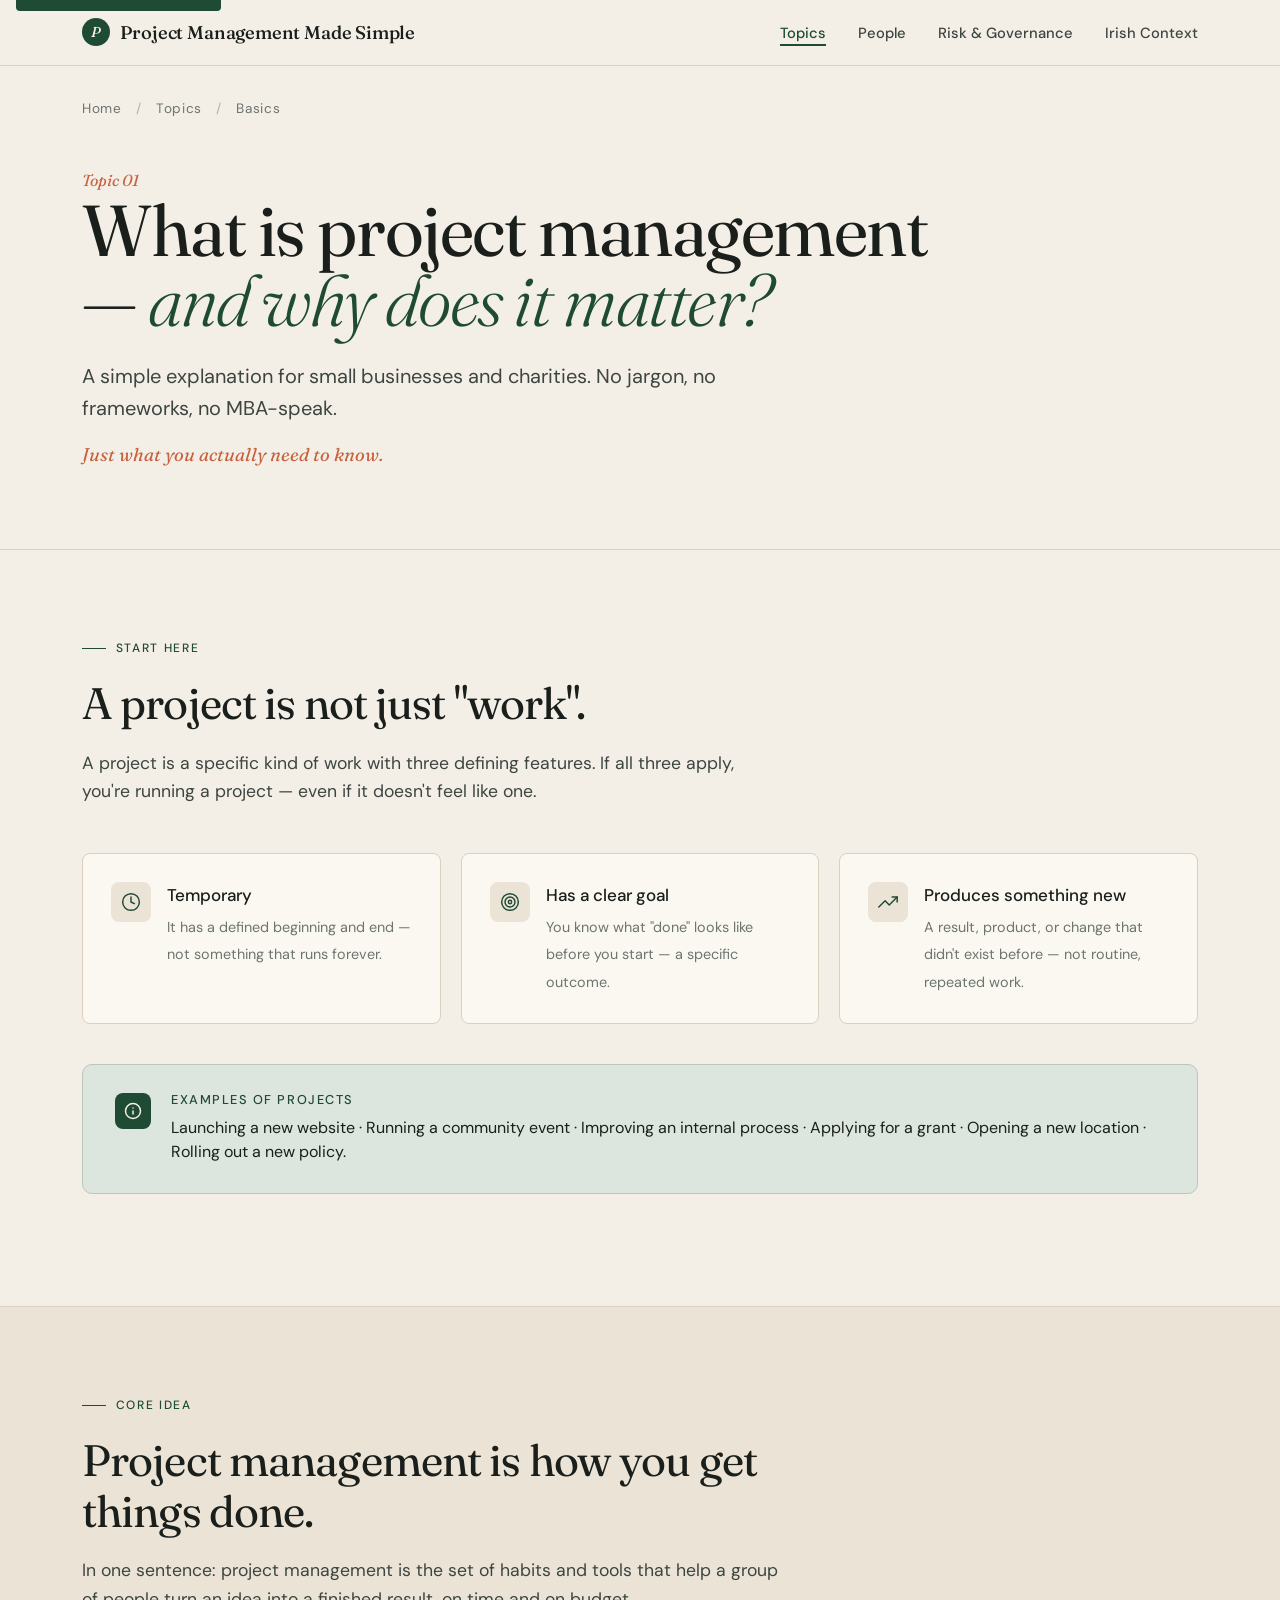
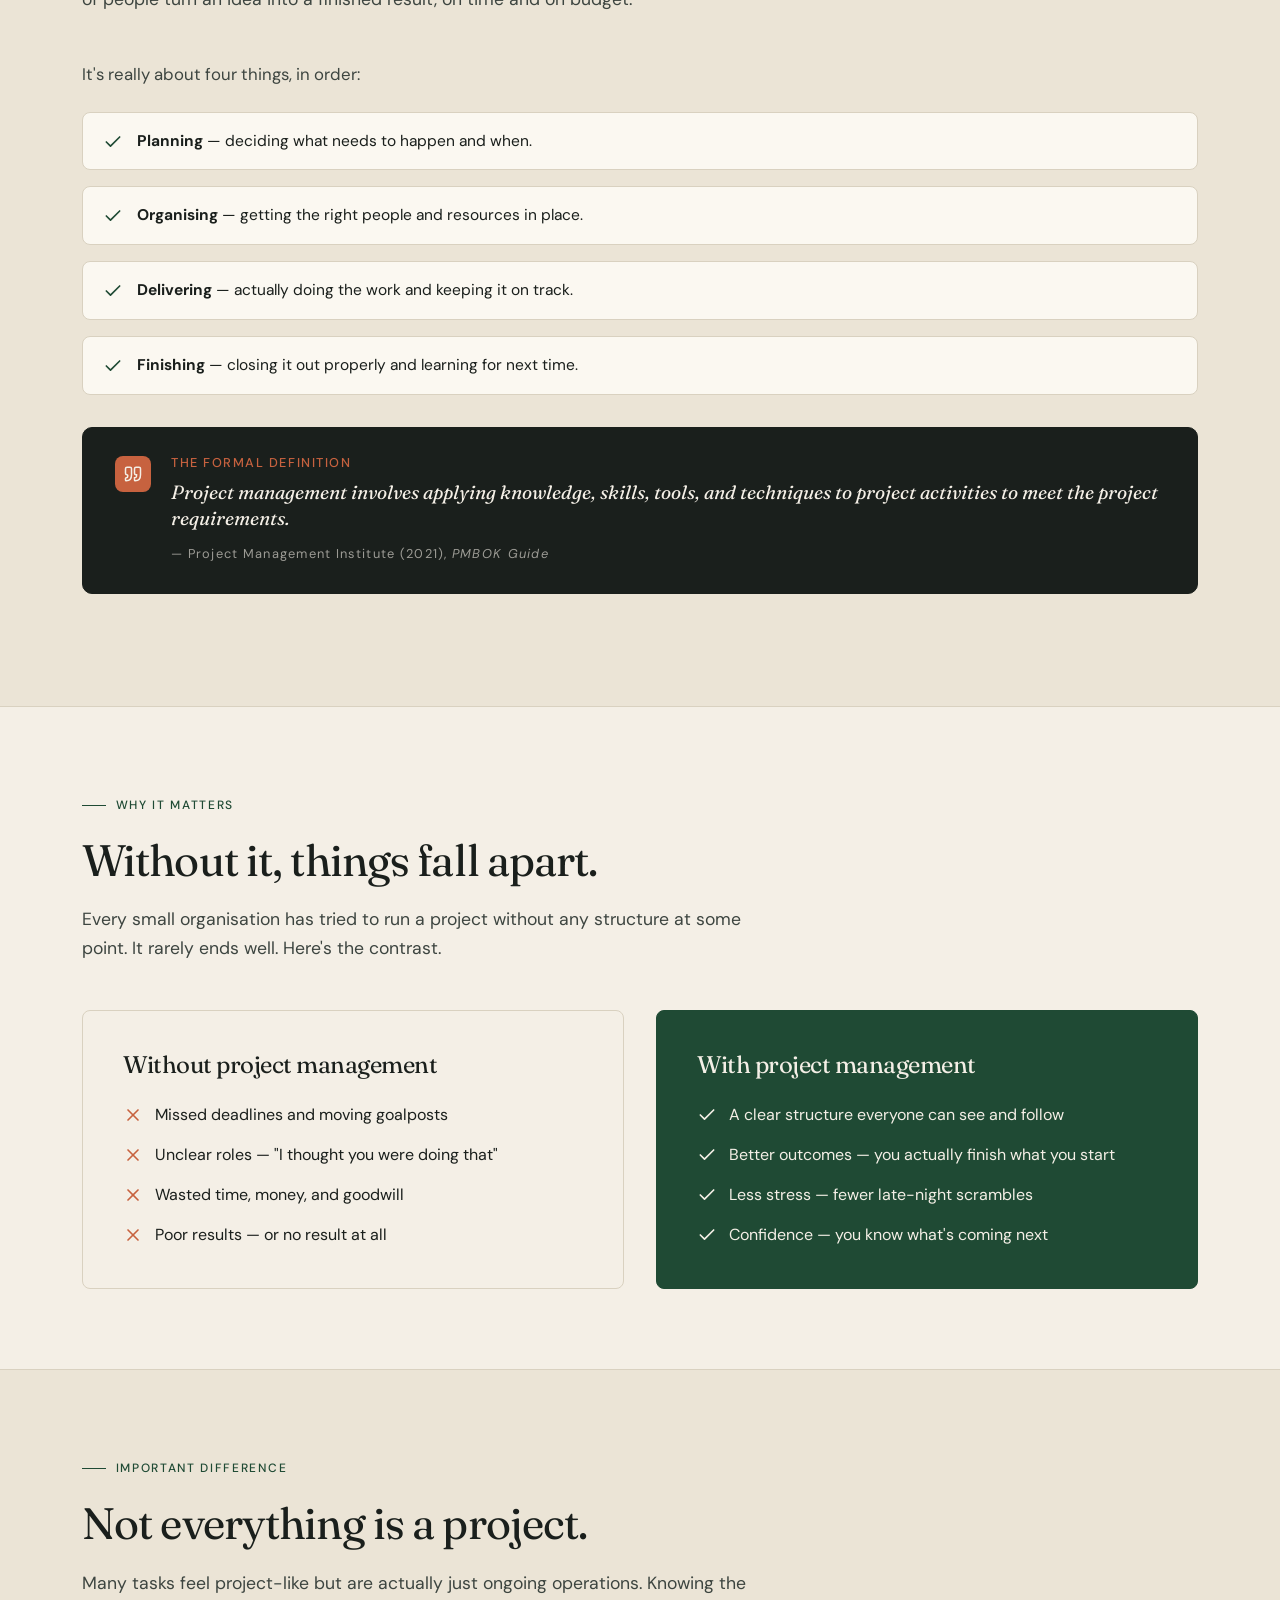
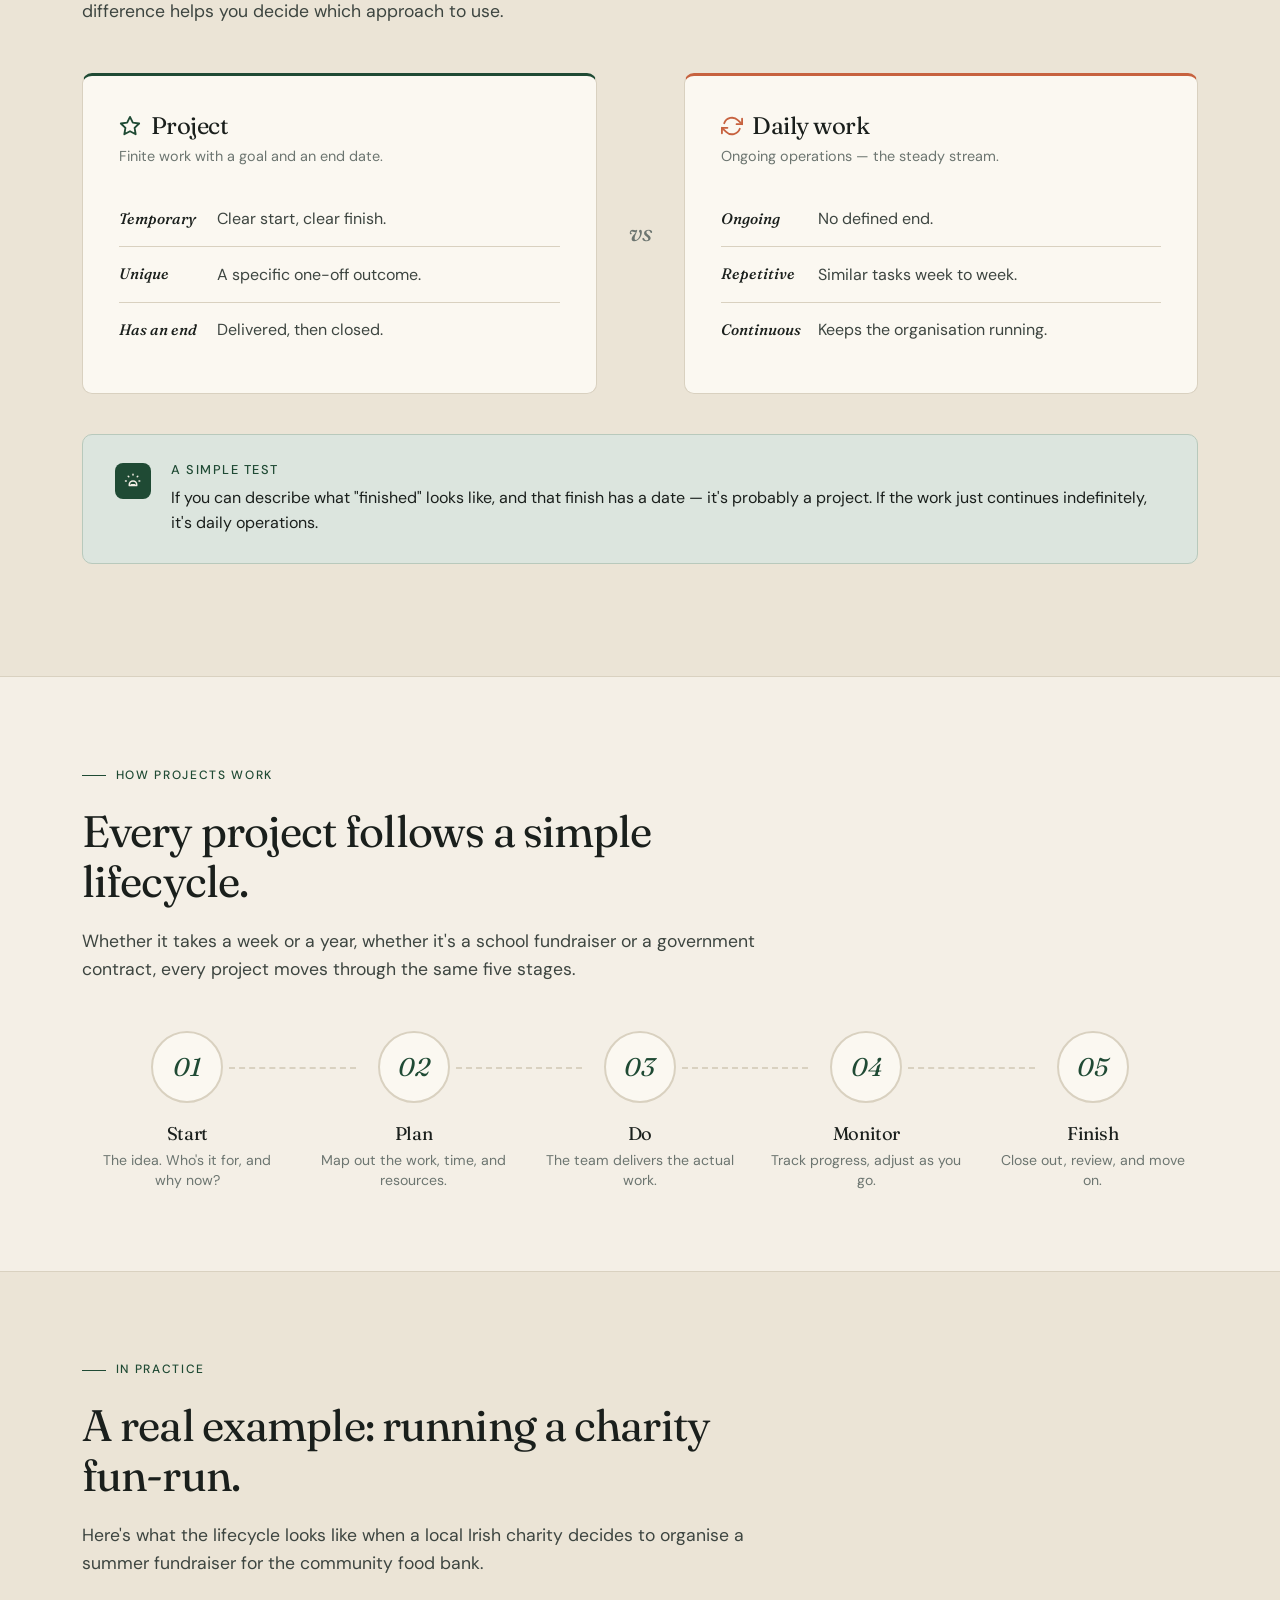
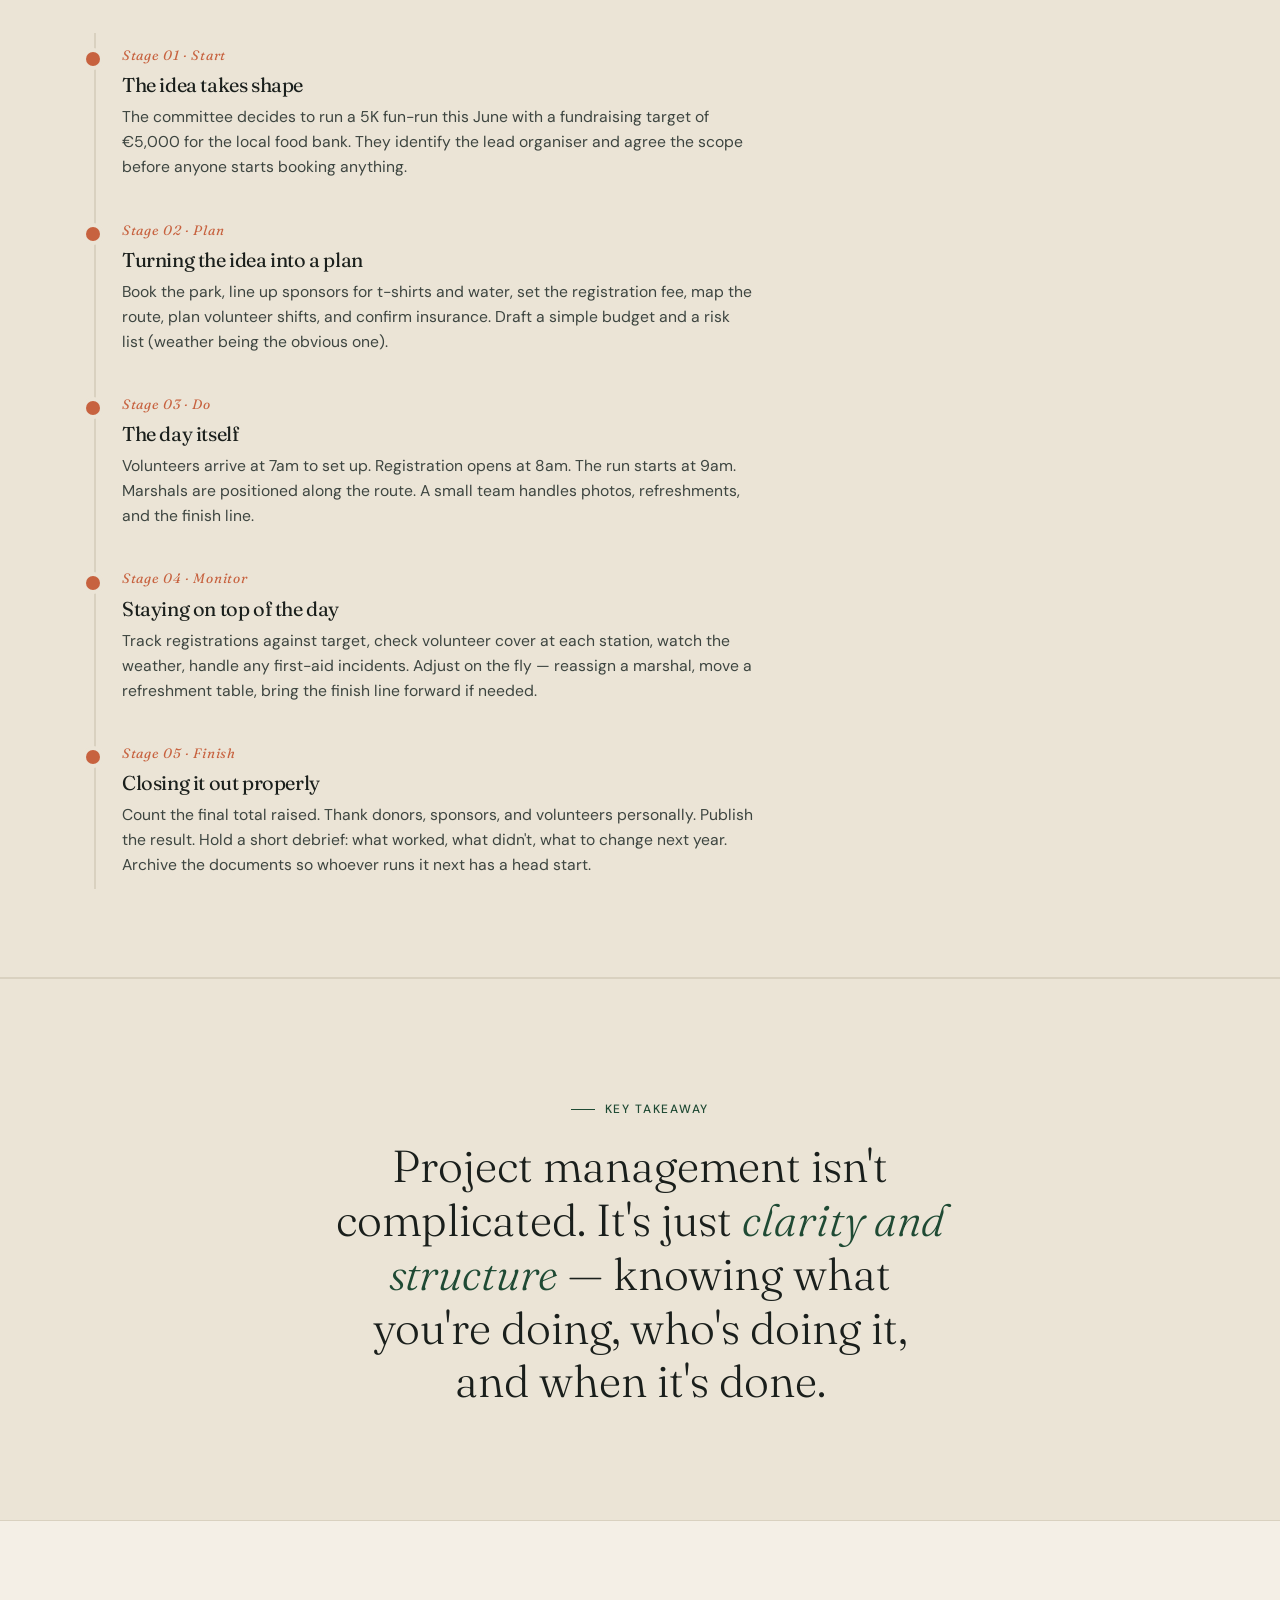
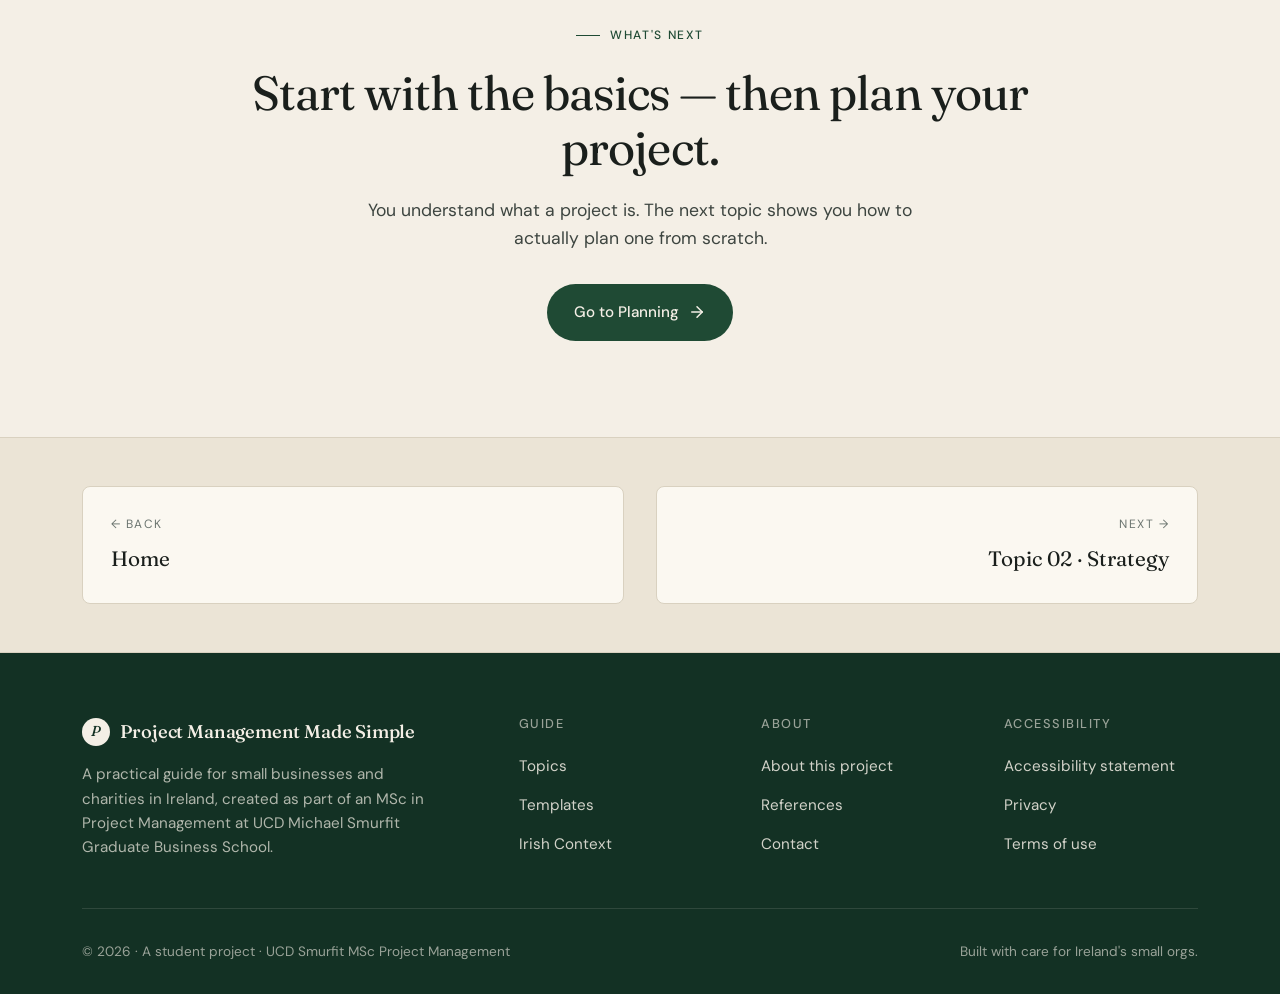
==== basics.html @ 53d1df93 "Add files via upload" ====
<!DOCTYPE html>
<html lang="en">
<head>
<meta charset="UTF-8">
<meta name="viewport" content="width=device-width, initial-scale=1.0">
<title>Basics — Project Management Made Simple</title>
<meta name="description" content="A plain-language introduction to project management for small businesses and charities. What a project is, what project management means, and how the lifecycle works.">
<link rel="preconnect" href="https://fonts.googleapis.com">
<link rel="preconnect" href="https://fonts.gstatic.com" crossorigin>
<link href="https://fonts.googleapis.com/css2?family=Fraunces:ital,opsz,wght@0,9..144,300..900;1,9..144,300..900&family=DM+Sans:ital,opsz,wght@0,9..40,300..700;1,9..40,300..700&display=swap" rel="stylesheet">
<link rel="stylesheet" href="styles.css">
</head>
<body>

<a href="#main" class="skip-link">Skip to main content</a>

<header class="site">
  <div class="nav">
    <a href="index.html" class="brand">
      <span class="brand-mark">P</span>
      Project Management Made Simple
    </a>
    <ul>
      <li><a href="index.html#topics" class="active">Topics</a></li>
      <li><a href="people.html">People</a></li>
      <li><a href="risk-ethics-governance.html">Risk &amp; Governance</a></li>
      <li><a href="index.html#ireland">Irish Context</a></li>
    </ul>
  </div>
</header>

<main id="main">

  <!-- Breadcrumb -->
  <div class="container">
    <div class="breadcrumb">
      <a href="index.html">Home</a>
      <span class="sep">/</span>
      <a href="index.html#topics">Topics</a>
      <span class="sep">/</span>
      Basics
    </div>
  </div>

  <!-- Page hero -->
  <section class="page-hero">
    <div class="container">
      <span class="chapter-label">Topic 01</span>
      <h1>What is project management — <em>and why does it matter?</em></h1>
      <p class="lede">A simple explanation for small businesses and charities. No jargon, no frameworks, no MBA-speak.</p>
      <p class="tagline">Just what you actually need to know.</p>
    </div>
  </section>

  <!-- What is a project? -->
  <section id="what">
    <div class="container">
      <div class="section-head">
        <span class="eyebrow">Start here</span>
        <h2>A project is not just "work".</h2>
        <p>A project is a specific kind of work with three defining features. If all three apply, you're running a project — even if it doesn't feel like one.</p>
      </div>

      <div class="pillars">
        <div class="pillar">
          <div class="pillar-icon">
            <svg width="20" height="20" viewBox="0 0 24 24" fill="none" stroke="currentColor" stroke-width="1.75" stroke-linecap="round" stroke-linejoin="round" aria-hidden="true"><circle cx="12" cy="12" r="10"/><polyline points="12 6 12 12 16 14"/></svg>
          </div>
          <div>
            <strong>Temporary</strong>
            <span>It has a defined beginning and end — not something that runs forever.</span>
          </div>
        </div>
        <div class="pillar">
          <div class="pillar-icon">
            <svg width="20" height="20" viewBox="0 0 24 24" fill="none" stroke="currentColor" stroke-width="1.75" stroke-linecap="round" stroke-linejoin="round" aria-hidden="true"><circle cx="12" cy="12" r="10"/><circle cx="12" cy="12" r="6"/><circle cx="12" cy="12" r="2"/></svg>
          </div>
          <div>
            <strong>Has a clear goal</strong>
            <span>You know what "done" looks like before you start — a specific outcome.</span>
          </div>
        </div>
        <div class="pillar">
          <div class="pillar-icon">
            <svg width="20" height="20" viewBox="0 0 24 24" fill="none" stroke="currentColor" stroke-width="1.75" stroke-linecap="round" stroke-linejoin="round" aria-hidden="true"><polyline points="23 6 13.5 15.5 8.5 10.5 1 18"/><polyline points="17 6 23 6 23 12"/></svg>
          </div>
          <div>
            <strong>Produces something new</strong>
            <span>A result, product, or change that didn't exist before — not routine, repeated work.</span>
          </div>
        </div>
      </div>

      <div class="callout info" style="margin-top: 2.5rem;">
        <div class="callout-icon">
          <svg width="18" height="18" viewBox="0 0 24 24" fill="none" stroke="currentColor" stroke-width="2" stroke-linecap="round" stroke-linejoin="round" aria-hidden="true"><circle cx="12" cy="12" r="10"/><line x1="12" y1="16" x2="12" y2="12"/><line x1="12" y1="8" x2="12.01" y2="8"/></svg>
        </div>
        <div>
          <h4>Examples of projects</h4>
          <p>Launching a new website · Running a community event · Improving an internal process · Applying for a grant · Opening a new location · Rolling out a new policy.</p>
        </div>
      </div>
    </div>
  </section>

  <!-- What is project management? -->
  <section style="background: var(--bg-alt); border-top: 1px solid var(--line); border-bottom: 1px solid var(--line);" id="what-pm">
    <div class="container">
      <div class="section-head">
        <span class="eyebrow">Core idea</span>
        <h2>Project management is how you get things done.</h2>
        <p>In one sentence: project management is the set of habits and tools that help a group of people turn an idea into a finished result, on time and on budget.</p>
      </div>

      <div class="prose">
        <p>It's really about four things, in order:</p>
      </div>

      <ul class="check-list">
        <li>
          <svg width="20" height="20" viewBox="0 0 24 24" fill="none" stroke="currentColor" stroke-width="2" stroke-linecap="round" stroke-linejoin="round" aria-hidden="true"><polyline points="20 6 9 17 4 12"/></svg>
          <span><strong>Planning</strong> — deciding what needs to happen and when.</span>
        </li>
        <li>
          <svg width="20" height="20" viewBox="0 0 24 24" fill="none" stroke="currentColor" stroke-width="2" stroke-linecap="round" stroke-linejoin="round" aria-hidden="true"><polyline points="20 6 9 17 4 12"/></svg>
          <span><strong>Organising</strong> — getting the right people and resources in place.</span>
        </li>
        <li>
          <svg width="20" height="20" viewBox="0 0 24 24" fill="none" stroke="currentColor" stroke-width="2" stroke-linecap="round" stroke-linejoin="round" aria-hidden="true"><polyline points="20 6 9 17 4 12"/></svg>
          <span><strong>Delivering</strong> — actually doing the work and keeping it on track.</span>
        </li>
        <li>
          <svg width="20" height="20" viewBox="0 0 24 24" fill="none" stroke="currentColor" stroke-width="2" stroke-linecap="round" stroke-linejoin="round" aria-hidden="true"><polyline points="20 6 9 17 4 12"/></svg>
          <span><strong>Finishing</strong> — closing it out properly and learning for next time.</span>
        </li>
      </ul>

      <div class="callout citation">
        <div class="callout-icon">
          <svg width="18" height="18" viewBox="0 0 24 24" fill="none" stroke="currentColor" stroke-width="2" stroke-linecap="round" aria-hidden="true"><path d="M3 21c3 0 7-1 7-8V5c0-1.25-.756-2.017-2-2H4c-1.25 0-2 .75-2 1.972V11c0 1.25.75 2 2 2 1 0 1 0 1 1v1c0 1-1 2-2 2s-1 .008-1 1.031V20c0 1 0 1 1 1z"/><path d="M15 21c3 0 7-1 7-8V5c0-1.25-.757-2.017-2-2h-4c-1.25 0-2 .75-2 1.972V11c0 1.25.75 2 2 2h.75c0 2.25.25 4-2.75 4v3c0 1 0 1 1 1z"/></svg>
        </div>
        <div>
          <h4>The formal definition</h4>
          <p>Project management involves applying knowledge, skills, tools, and techniques to project activities to meet the project requirements.</p>
          <cite>— Project Management Institute (2021), <em>PMBOK Guide</em></cite>
        </div>
      </div>
    </div>
  </section>

  <!-- Why it matters -->
  <section id="why">
    <div class="container">
      <div class="section-head">
        <span class="eyebrow">Why it matters</span>
        <h2>Without it, things fall apart.</h2>
        <p>Every small organisation has tried to run a project without any structure at some point. It rarely ends well. Here's the contrast.</p>
      </div>

      <div class="why-grid">
        <div class="why-card cost">
          <h3>Without project management</h3>
          <ul>
            <li><svg class="bullet" viewBox="0 0 24 24" fill="none" stroke="#C7623F" stroke-width="2" stroke-linecap="round" aria-hidden="true"><line x1="18" y1="6" x2="6" y2="18"/><line x1="6" y1="6" x2="18" y2="18"/></svg>Missed deadlines and moving goalposts</li>
            <li><svg class="bullet" viewBox="0 0 24 24" fill="none" stroke="#C7623F" stroke-width="2" stroke-linecap="round" aria-hidden="true"><line x1="18" y1="6" x2="6" y2="18"/><line x1="6" y1="6" x2="18" y2="18"/></svg>Unclear roles — "I thought you were doing that"</li>
            <li><svg class="bullet" viewBox="0 0 24 24" fill="none" stroke="#C7623F" stroke-width="2" stroke-linecap="round" aria-hidden="true"><line x1="18" y1="6" x2="6" y2="18"/><line x1="6" y1="6" x2="18" y2="18"/></svg>Wasted time, money, and goodwill</li>
            <li><svg class="bullet" viewBox="0 0 24 24" fill="none" stroke="#C7623F" stroke-width="2" stroke-linecap="round" aria-hidden="true"><line x1="18" y1="6" x2="6" y2="18"/><line x1="6" y1="6" x2="18" y2="18"/></svg>Poor results — or no result at all</li>
          </ul>
        </div>
        <div class="why-card gain">
          <h3>With project management</h3>
          <ul>
            <li><svg class="bullet" viewBox="0 0 24 24" fill="none" stroke="#F4EFE6" stroke-width="2" stroke-linecap="round" stroke-linejoin="round" aria-hidden="true"><polyline points="20 6 9 17 4 12"/></svg>A clear structure everyone can see and follow</li>
            <li><svg class="bullet" viewBox="0 0 24 24" fill="none" stroke="#F4EFE6" stroke-width="2" stroke-linecap="round" stroke-linejoin="round" aria-hidden="true"><polyline points="20 6 9 17 4 12"/></svg>Better outcomes — you actually finish what you start</li>
            <li><svg class="bullet" viewBox="0 0 24 24" fill="none" stroke="#F4EFE6" stroke-width="2" stroke-linecap="round" stroke-linejoin="round" aria-hidden="true"><polyline points="20 6 9 17 4 12"/></svg>Less stress — fewer late-night scrambles</li>
            <li><svg class="bullet" viewBox="0 0 24 24" fill="none" stroke="#F4EFE6" stroke-width="2" stroke-linecap="round" stroke-linejoin="round" aria-hidden="true"><polyline points="20 6 9 17 4 12"/></svg>Confidence — you know what's coming next</li>
          </ul>
        </div>
      </div>
    </div>
  </section>

  <!-- Project vs Daily Work -->
  <section style="background: var(--bg-alt); border-top: 1px solid var(--line); border-bottom: 1px solid var(--line);" id="vs">
    <div class="container">
      <div class="section-head">
        <span class="eyebrow">Important difference</span>
        <h2>Not everything is a project.</h2>
        <p>Many tasks feel project-like but are actually just ongoing operations. Knowing the difference helps you decide which approach to use.</p>
      </div>

      <div class="vs-grid">
        <div class="vs-card project">
          <h3>
            <svg width="22" height="22" viewBox="0 0 24 24" fill="none" stroke="currentColor" stroke-width="2" stroke-linecap="round" stroke-linejoin="round" aria-hidden="true"><polygon points="12 2 15.09 8.26 22 9.27 17 14.14 18.18 21.02 12 17.77 5.82 21.02 7 14.14 2 9.27 8.91 8.26 12 2"/></svg>
            Project
          </h3>
          <p class="vs-sub">Finite work with a goal and an end date.</p>
          <ul>
            <li><strong>Temporary</strong><span>Clear start, clear finish.</span></li>
            <li><strong>Unique</strong><span>A specific one-off outcome.</span></li>
            <li><strong>Has an end</strong><span>Delivered, then closed.</span></li>
          </ul>
        </div>
        <div class="vs-divider">vs</div>
        <div class="vs-card daily">
          <h3>
            <svg width="22" height="22" viewBox="0 0 24 24" fill="none" stroke="currentColor" stroke-width="2" stroke-linecap="round" stroke-linejoin="round" aria-hidden="true"><path d="M23 4v6h-6"/><path d="M1 20v-6h6"/><path d="M3.51 9a9 9 0 0 1 14.85-3.36L23 10"/><path d="M20.49 15a9 9 0 0 1-14.85 3.36L1 14"/></svg>
            Daily work
          </h3>
          <p class="vs-sub">Ongoing operations — the steady stream.</p>
          <ul>
            <li><strong>Ongoing</strong><span>No defined end.</span></li>
            <li><strong>Repetitive</strong><span>Similar tasks week to week.</span></li>
            <li><strong>Continuous</strong><span>Keeps the organisation running.</span></li>
          </ul>
        </div>
      </div>

      <div class="callout info" style="margin-top: 2.5rem;">
        <div class="callout-icon">
          <svg width="18" height="18" viewBox="0 0 24 24" fill="none" stroke="currentColor" stroke-width="2" stroke-linecap="round" stroke-linejoin="round" aria-hidden="true"><path d="M9.663 17h4.673M12 3v1M6.343 6.343l-.707-.707M3 12H2M21 12h-1M17.657 6.343l.707-.707M7 17a5 5 0 1 1 10 0c0 .342-.035.675-.1 1H7.1a6 6 0 0 1-.1-1z"/></svg>
        </div>
        <div>
          <h4>A simple test</h4>
          <p>If you can describe what "finished" looks like, and that finish has a date — it's probably a project. If the work just continues indefinitely, it's daily operations.</p>
        </div>
      </div>
    </div>
  </section>

  <!-- Lifecycle -->
  <section id="lifecycle">
    <div class="container">
      <div class="section-head">
        <span class="eyebrow">How projects work</span>
        <h2>Every project follows a simple lifecycle.</h2>
        <p>Whether it takes a week or a year, whether it's a school fundraiser or a government contract, every project moves through the same five stages.</p>
      </div>

      <div class="lifecycle">
        <div class="lifecycle-step">
          <div class="lifecycle-circle">01</div>
          <h4>Start</h4>
          <p>The idea. Who's it for, and why now?</p>
        </div>
        <div class="lifecycle-step">
          <div class="lifecycle-circle">02</div>
          <h4>Plan</h4>
          <p>Map out the work, time, and resources.</p>
        </div>
        <div class="lifecycle-step">
          <div class="lifecycle-circle">03</div>
          <h4>Do</h4>
          <p>The team delivers the actual work.</p>
        </div>
        <div class="lifecycle-step">
          <div class="lifecycle-circle">04</div>
          <h4>Monitor</h4>
          <p>Track progress, adjust as you go.</p>
        </div>
        <div class="lifecycle-step">
          <div class="lifecycle-circle">05</div>
          <h4>Finish</h4>
          <p>Close out, review, and move on.</p>
        </div>
      </div>
    </div>
  </section>

  <!-- Real example -->
  <section class="bg-alt" style="background: var(--bg-alt); border-top: 1px solid var(--line); border-bottom: 1px solid var(--line);" id="example">
    <div class="container">
      <div class="section-head">
        <span class="eyebrow">In practice</span>
        <h2>A real example: running a charity fun-run.</h2>
        <p>Here's what the lifecycle looks like when a local Irish charity decides to organise a summer fundraiser for the community food bank.</p>
      </div>

      <div class="timeline">
        <div class="timeline-item">
          <div class="stage">Stage 01 · Start</div>
          <h4>The idea takes shape</h4>
          <p>The committee decides to run a 5K fun-run this June with a fundraising target of €5,000 for the local food bank. They identify the lead organiser and agree the scope before anyone starts booking anything.</p>
        </div>
        <div class="timeline-item">
          <div class="stage">Stage 02 · Plan</div>
          <h4>Turning the idea into a plan</h4>
          <p>Book the park, line up sponsors for t-shirts and water, set the registration fee, map the route, plan volunteer shifts, and confirm insurance. Draft a simple budget and a risk list (weather being the obvious one).</p>
        </div>
        <div class="timeline-item">
          <div class="stage">Stage 03 · Do</div>
          <h4>The day itself</h4>
          <p>Volunteers arrive at 7am to set up. Registration opens at 8am. The run starts at 9am. Marshals are positioned along the route. A small team handles photos, refreshments, and the finish line.</p>
        </div>
        <div class="timeline-item">
          <div class="stage">Stage 04 · Monitor</div>
          <h4>Staying on top of the day</h4>
          <p>Track registrations against target, check volunteer cover at each station, watch the weather, handle any first-aid incidents. Adjust on the fly — reassign a marshal, move a refreshment table, bring the finish line forward if needed.</p>
        </div>
        <div class="timeline-item">
          <div class="stage">Stage 05 · Finish</div>
          <h4>Closing it out properly</h4>
          <p>Count the final total raised. Thank donors, sponsors, and volunteers personally. Publish the result. Hold a short debrief: what worked, what didn't, what to change next year. Archive the documents so whoever runs it next has a head start.</p>
        </div>
      </div>
    </div>
  </section>

  <!-- Key takeaway -->
  <section class="takeaway">
    <div class="container">
      <span class="eyebrow">Key takeaway</span>
      <blockquote>
        Project management isn't complicated. It's just <em>clarity and structure</em> — knowing what you're doing, who's doing it, and when it's done.
      </blockquote>
    </div>
  </section>

  <!-- CTA -->
  <section style="text-align: center; padding: 6rem 0;">
    <div class="container">
      <span class="eyebrow" style="justify-content: center;">What's next</span>
      <h2 style="font-size: clamp(2rem, 4vw, 3rem); margin-bottom: 1.25rem; max-width: 30ch; margin-left: auto; margin-right: auto;">Start with the basics — then plan your project.</h2>
      <p style="font-size: 1.1rem; color: var(--ink-soft); max-width: 34rem; margin: 0 auto 2rem;">You understand what a project is. The next topic shows you how to actually plan one from scratch.</p>
      <a href="planning.html" class="btn btn-primary">
        Go to Planning
        <svg class="arrow" width="18" height="18" viewBox="0 0 24 24" fill="none" stroke="currentColor" stroke-width="2" stroke-linecap="round" stroke-linejoin="round" aria-hidden="true"><line x1="5" y1="12" x2="19" y2="12"/><polyline points="12 5 19 12 12 19"/></svg>
      </a>
    </div>
  </section>

  <!-- Topic nav -->
  <section class="chapter-nav">
    <div class="container">
      <div class="chapter-nav-grid">
        <a href="index.html" class="chapter-link">
          <span class="dir">← Back</span>
          <strong>Home</strong>
        </a>
        <a href="index.html#topics" class="chapter-link next">
          <span class="dir">Next →</span>
          <strong>Topic 02 · Strategy</strong>
        </a>
      </div>
    </div>
  </section>

</main>

<footer class="site">
  <div class="container">
    <div class="footer-grid">
      <div>
        <a href="index.html" class="brand">
          <span class="brand-mark">P</span>
          Project Management Made Simple
        </a>
        <p class="about">A practical guide for small businesses and charities in Ireland, created as part of an MSc in Project Management at UCD Michael Smurfit Graduate Business School.</p>
      </div>
      <div>
        <h4>Guide</h4>
        <ul>
          <li><a href="index.html#topics">Topics</a></li>
          <li><a href="index.html#tools">Templates</a></li>
          <li><a href="index.html#ireland">Irish Context</a></li>
        </ul>
      </div>
      <div>
        <h4>About</h4>
        <ul>
          <li><a href="#">About this project</a></li>
          <li><a href="references.html">References</a></li>
          <li><a href="#">Contact</a></li>
        </ul>
      </div>
      <div>
        <h4>Accessibility</h4>
        <ul>
          <li><a href="#">Accessibility statement</a></li>
          <li><a href="#">Privacy</a></li>
          <li><a href="#">Terms of use</a></li>
        </ul>
      </div>
    </div>
    <div class="footer-bottom">
      <span>© 2026 · A student project · UCD Smurfit MSc Project Management</span>
      <span>Built with care for Ireland's small orgs.</span>
    </div>
  </div>
</footer>

</body>
</html>
---- styles.css ----
/* =====================================================================
   Project Management Made Simple — Master Stylesheet
   A practical guide for small businesses and charities in Ireland
   ---------------------------------------------------------------------
   Sections:
     01. Design tokens
     02. Reset & base
     03. Typography
     04. Layout primitives (container, skip link, breadcrumb)
     05. Header & navigation
     06. Footer
     07. Buttons
     08. Page hero & section heads
     09. Callouts (warn / info / citation)
     10. Tables (register, badges)
     11. Pillars
     12. Topic cards (homepage grid)
     13. Role cards
     14. Tool cards (dark section)
     15. Software list
     16. Why-grid (cost / gain)
     17. Audience + pull quote
     18. How-to steps
     19. Process steps (numbered)
     20. Risk examples grid
     21. Matrix (power/interest)
     22. Split-compare (pros/cons)
     23. Do / Don't grids
     24. Charity & Irish-context dark sections
     25. Ireland emblem (homepage)
     26. Diff grid (homepage)
     27. Example boxes
     28. Takeaway pull quote
     29. Topic navigation (prev / next)
     30. References list
     31. Final CTA (homepage)
     32. Hero (homepage only)
   ===================================================================== */


/* ---------------------------------------------------------------------
   01. DESIGN TOKENS
   --------------------------------------------------------------------- */
:root {
  /* Surfaces */
  --bg:         #F4EFE6;
  --bg-alt:     #EBE4D6;
  --card:       #FBF8F1;
  --line:       #D9D1C0;

  /* Text */
  --ink:        #1A1F1C;
  --ink-soft:   #3D4540;
  --ink-muted:  #6C7570;

  /* Brand */
  --forest:      #1F4A34;
  --forest-dark: #133124;
  --clay:        #C7623F;
  --clay-soft:   #F4DDD0;
  --sage:        #8A9B85;

  /* Status */
  --amber:       #B8860B;
  --amber-soft:  #F4E8C8;
  --danger:      #A03A2C;
  --danger-soft: #F3D6CF;

  /* Utility */
  --focus:  #1F4A34;
  --radius: 4px;
  --maxw:   1180px;
}


/* ---------------------------------------------------------------------
   02. RESET & BASE
   --------------------------------------------------------------------- */
* { box-sizing: border-box; margin: 0; padding: 0; }

html { scroll-behavior: smooth; }

@media (prefers-reduced-motion: reduce) {
  html { scroll-behavior: auto; }
  *, *::before, *::after {
    animation-duration: 0.01ms !important;
    transition-duration: 0.01ms !important;
  }
}

body {
  font-family: 'DM Sans', -apple-system, BlinkMacSystemFont, sans-serif;
  background: var(--bg);
  color: var(--ink);
  line-height: 1.6;
  font-size: 17px;
  -webkit-font-smoothing: antialiased;
}

a { color: var(--forest); }
a:focus-visible, button:focus-visible {
  outline: 2px solid var(--focus);
  outline-offset: 3px;
}


/* ---------------------------------------------------------------------
   03. TYPOGRAPHY
   --------------------------------------------------------------------- */
h1, h2, h3, h4 {
  font-family: 'Fraunces', Georgia, serif;
  font-weight: 400;
  line-height: 1.15;
  letter-spacing: -0.02em;
  color: var(--ink);
}

.eyebrow {
  font-family: 'DM Sans', sans-serif;
  font-size: 0.75rem;
  font-weight: 500;
  letter-spacing: 0.14em;
  text-transform: uppercase;
  color: var(--forest);
  display: inline-flex;
  align-items: center;
  gap: 0.6rem;
  margin-bottom: 1.25rem;
}
.eyebrow::before {
  content: "";
  width: 24px;
  height: 1px;
  background: var(--forest);
}


/* ---------------------------------------------------------------------
   04. LAYOUT PRIMITIVES
   --------------------------------------------------------------------- */
.container {
  max-width: var(--maxw);
  margin: 0 auto;
  padding: 0 2rem;
}

.skip-link {
  position: absolute;
  top: -40px;
  left: 1rem;
  background: var(--forest);
  color: var(--bg);
  padding: 0.75rem 1.25rem;
  text-decoration: none;
  font-weight: 500;
  z-index: 100;
  border-radius: var(--radius);
}
.skip-link:focus { top: 1rem; }

.breadcrumb {
  padding: 2rem 0 0;
  font-size: 0.85rem;
  color: var(--ink-muted);
  letter-spacing: 0.05em;
}
.breadcrumb a { color: var(--ink-muted); text-decoration: none; }
.breadcrumb a:hover { color: var(--forest); }
.breadcrumb .sep { margin: 0 0.6rem; opacity: 0.5; }


/* ---------------------------------------------------------------------
   05. HEADER & NAVIGATION
   --------------------------------------------------------------------- */
header.site {
  position: sticky;
  top: 0;
  background: rgba(244, 239, 230, 0.9);
  backdrop-filter: blur(10px);
  -webkit-backdrop-filter: blur(10px);
  border-bottom: 1px solid var(--line);
  z-index: 50;
}

.nav {
  display: flex;
  align-items: center;
  justify-content: space-between;
  padding: 1.1rem 2rem;
  max-width: var(--maxw);
  margin: 0 auto;
}

.brand {
  font-family: 'Fraunces', serif;
  font-weight: 500;
  font-size: 1.15rem;
  letter-spacing: -0.01em;
  color: var(--ink);
  text-decoration: none;
  display: flex;
  align-items: center;
  gap: 0.6rem;
}
.brand-mark {
  width: 28px; height: 28px;
  background: var(--forest);
  border-radius: 50%;
  display: inline-flex;
  align-items: center;
  justify-content: center;
  color: var(--bg);
  font-family: 'Fraunces', serif;
  font-size: 0.9rem;
  font-style: italic;
}

.nav ul {
  list-style: none;
  display: flex;
  gap: 2rem;
  align-items: center;
}
.nav ul a {
  color: var(--ink-soft);
  text-decoration: none;
  font-size: 0.92rem;
  font-weight: 500;
  transition: color 0.2s;
}
.nav ul a:hover,
.nav ul a.active { color: var(--forest); }
.nav ul a.active {
  text-decoration: underline;
  text-underline-offset: 6px;
  text-decoration-thickness: 1.5px;
}

@media (max-width: 760px) {
  .nav ul { display: none; }
}


/* ---------------------------------------------------------------------
   06. FOOTER
   --------------------------------------------------------------------- */
footer.site {
  background: var(--forest-dark);
  color: var(--bg);
  padding: 4rem 0 2rem;
}
.footer-grid {
  display: grid;
  grid-template-columns: 2fr 1fr 1fr 1fr;
  gap: 3rem;
  margin-bottom: 3rem;
}
footer .brand { color: var(--bg); margin-bottom: 1rem; }
footer .brand-mark { background: var(--bg); color: var(--forest-dark); }
footer p.about {
  color: rgba(244,239,230,0.7);
  font-size: 0.95rem;
  max-width: 22rem;
}
footer h4 {
  font-family: 'DM Sans', sans-serif;
  font-size: 0.8rem;
  letter-spacing: 0.12em;
  text-transform: uppercase;
  color: rgba(244,239,230,0.6);
  margin-bottom: 1.25rem;
  font-weight: 500;
}
footer ul {
  list-style: none;
  display: flex;
  flex-direction: column;
  gap: 0.75rem;
}
footer ul a {
  color: var(--bg);
  text-decoration: none;
  font-size: 0.95rem;
  opacity: 0.85;
  transition: opacity 0.2s;
}
footer ul a:hover { opacity: 1; text-decoration: underline; }

.footer-bottom {
  padding-top: 2rem;
  border-top: 1px solid rgba(244,239,230,0.12);
  display: flex;
  justify-content: space-between;
  flex-wrap: wrap;
  gap: 1rem;
  font-size: 0.85rem;
  color: rgba(244,239,230,0.6);
}

@media (max-width: 860px) { .footer-grid { grid-template-columns: 1fr 1fr; gap: 2rem; } }
@media (max-width: 500px) { .footer-grid { grid-template-columns: 1fr; } }


/* ---------------------------------------------------------------------
   07. BUTTONS
   --------------------------------------------------------------------- */
.btn {
  display: inline-flex;
  align-items: center;
  gap: 0.6rem;
  padding: 0.95rem 1.6rem;
  border-radius: 999px;
  font-family: inherit;
  font-size: 0.95rem;
  font-weight: 500;
  text-decoration: none;
  border: 1.5px solid transparent;
  cursor: pointer;
  transition: transform 0.2s, background 0.2s, color 0.2s;
}
.btn-primary { background: var(--forest); color: var(--bg); }
.btn-primary:hover { background: var(--forest-dark); transform: translateY(-1px); }
.btn-secondary { background: transparent; color: var(--ink); border-color: var(--ink); }
.btn-secondary:hover { background: var(--ink); color: var(--bg); }
.btn .arrow { transition: transform 0.2s; }
.btn:hover .arrow { transform: translateX(3px); }

.btn-download {
  display: inline-flex;
  align-items: center;
  gap: 0.55rem;
  padding: 0.75rem 1.35rem;
  background: var(--clay);
  color: var(--bg);
  border-radius: 999px;
  font-size: 0.88rem;
  font-weight: 500;
  text-decoration: none;
  letter-spacing: 0.01em;
  transition: background 0.25s ease, transform 0.25s ease, box-shadow 0.25s ease;
}
.btn-download:hover {
  background: #D97A5A;
  transform: translateY(-2px);
  box-shadow: 0 10px 20px -8px rgba(199, 98, 63, 0.55);
}
.btn-download svg { transition: transform 0.25s ease; }
.btn-download:hover svg { transform: translateY(2px); }


/* ---------------------------------------------------------------------
   08. PAGE HERO & SECTION HEADS
   --------------------------------------------------------------------- */
.page-hero {
  padding: 3rem 0 5rem;
  border-bottom: 1px solid var(--line);
}
.chapter-label {
  font-family: 'Fraunces', serif;
  font-style: italic;
  color: var(--clay);
  font-size: 1rem;
  margin-bottom: 1rem;
}
.page-hero h1 {
  font-size: clamp(2.5rem, 6vw, 4.5rem);
  line-height: 0.98;
  margin-bottom: 1.5rem;
  max-width: 20ch;
}
.page-hero h1 em { font-style: italic; color: var(--forest); font-weight: 300; }
.page-hero .lede {
  font-size: 1.25rem;
  color: var(--ink-soft);
  max-width: 42rem;
  margin-bottom: 1rem;
}
.page-hero .tagline {
  font-family: 'Fraunces', serif;
  font-style: italic;
  font-size: 1.15rem;
  color: var(--clay);
  margin-bottom: 0;
}

section { padding: 5rem 0; }
@media (max-width: 760px) { section { padding: 3.5rem 0; } }

.section-head {
  max-width: 44rem;
  margin-bottom: 3rem;
}
.section-head h2 {
  font-size: clamp(1.9rem, 3.5vw, 2.75rem);
  margin-bottom: 1.25rem;
}
.section-head p {
  font-size: 1.1rem;
  color: var(--ink-soft);
}

.prose p {
  font-size: 1.05rem;
  color: var(--ink-soft);
  margin-bottom: 1.25rem;
  max-width: 44rem;
}
.prose ul {
  margin: 0 0 1.5rem 1.5rem;
  color: var(--ink-soft);
  font-size: 1.05rem;
  line-height: 2;
}

.intro-para {
  font-size: 1.15rem;
  color: var(--ink-soft);
  max-width: 44rem;
  margin-bottom: 2rem;
}
.intro-para strong { color: var(--ink); font-weight: 500; }


/* ---------------------------------------------------------------------
   09. CALLOUTS
   --------------------------------------------------------------------- */
.callout {
  padding: 1.75rem 2rem;
  border-radius: 10px;
  margin: 2rem 0;
  display: flex;
  gap: 1.25rem;
  align-items: flex-start;
  border: 1px solid;
}
.callout-icon {
  flex-shrink: 0;
  width: 36px; height: 36px;
  border-radius: 8px;
  display: flex;
  align-items: center;
  justify-content: center;
}
.callout h4 {
  font-family: 'DM Sans', sans-serif;
  font-size: 0.8rem;
  letter-spacing: 0.12em;
  text-transform: uppercase;
  font-weight: 500;
  margin-bottom: 0.5rem;
}
.callout p { font-size: 1rem; line-height: 1.55; margin: 0; }

.callout.warn { background: var(--clay-soft); border-color: #E8C5B4; }
.callout.warn .callout-icon { background: var(--clay); color: var(--bg); }
.callout.warn h4 { color: var(--clay); }

.callout.info { background: #DCE5DE; border-color: #B8C9BC; }
.callout.info .callout-icon { background: var(--forest); color: var(--bg); }
.callout.info h4 { color: var(--forest); }

.callout.citation { background: var(--ink); color: var(--bg); border-color: var(--ink); }
.callout.citation .callout-icon { background: var(--clay); color: var(--bg); }
.callout.citation h4 { color: var(--clay); }
.callout.citation p {
  color: var(--bg);
  font-family: 'Fraunces', serif;
  font-style: italic;
  font-size: 1.2rem;
  line-height: 1.4;
}
.callout.citation cite {
  display: block;
  margin-top: 0.75rem;
  font-family: 'DM Sans', sans-serif;
  font-style: normal;
  font-size: 0.8rem;
  letter-spacing: 0.1em;
  color: rgba(244,239,230,0.6);
}


/* ---------------------------------------------------------------------
   10. TABLES (register, badges)
   --------------------------------------------------------------------- */
.register-wrap {
  background: var(--card);
  border: 1px solid var(--line);
  border-radius: 10px;
  overflow: hidden;
  margin-top: 2rem;
}
table.register {
  width: 100%;
  border-collapse: collapse;
  font-size: 0.95rem;
}
table.register thead { background: var(--ink); color: var(--bg); }
table.register th {
  padding: 1rem 1.25rem;
  text-align: left;
  font-family: 'DM Sans', sans-serif;
  font-weight: 500;
  font-size: 0.8rem;
  letter-spacing: 0.1em;
  text-transform: uppercase;
}
table.register td {
  padding: 1.1rem 1.25rem;
  border-bottom: 1px solid var(--line);
  vertical-align: middle;
}
table.register tbody tr:last-child td { border-bottom: none; }
table.register tbody tr:hover { background: var(--bg-alt); }

.badge {
  display: inline-flex;
  align-items: center;
  padding: 0.25rem 0.7rem;
  border-radius: 999px;
  font-size: 0.75rem;
  font-weight: 500;
  letter-spacing: 0.05em;
}
.badge-low  { background: #DCE5DE;          color: var(--forest); }
.badge-med  { background: var(--amber-soft); color: var(--amber); }
.badge-high { background: var(--danger-soft); color: var(--danger); }

@media (max-width: 700px) {
  table.register thead { display: none; }
  table.register, table.register tbody, table.register tr, table.register td {
    display: block; width: 100%;
  }
  table.register tr {
    margin-bottom: 1rem;
    border-bottom: 2px solid var(--line);
    padding: 1rem 1.25rem;
  }
  table.register td {
    border: none;
    padding: 0.4rem 0;
    display: flex;
    justify-content: space-between;
    gap: 1rem;
  }
  table.register td::before {
    content: attr(data-label);
    font-size: 0.75rem;
    letter-spacing: 0.1em;
    text-transform: uppercase;
    color: var(--ink-muted);
    font-weight: 500;
  }
}


/* ---------------------------------------------------------------------
   11. PILLARS (hero stat blocks, governance key elements, etc.)
   --------------------------------------------------------------------- */
.pillars {
  display: grid;
  grid-template-columns: repeat(3, 1fr);
  gap: 1.25rem;
  margin-top: 2rem;
}
@media (max-width: 760px) { .pillars { grid-template-columns: 1fr; } }
.pillar {
  background: var(--card);
  border: 1px solid var(--line);
  border-radius: 8px;
  padding: 1.75rem;
  display: flex;
  gap: 1rem;
  align-items: flex-start;
}
.pillar-icon {
  flex-shrink: 0;
  width: 40px; height: 40px;
  border-radius: 8px;
  background: var(--bg-alt);
  display: flex;
  align-items: center;
  justify-content: center;
  color: var(--forest);
}
.pillar strong { display: block; font-weight: 500; margin-bottom: 0.25rem; }
.pillar span { font-size: 0.9rem; color: var(--ink-muted); }


/* ---------------------------------------------------------------------
   12. TOPIC CARDS (homepage topic grid)
   --------------------------------------------------------------------- */
.topics {
  background: var(--bg-alt);
  border-top: 1px solid var(--line);
  border-bottom: 1px solid var(--line);
}
.topic-grid {
  display: grid;
  grid-template-columns: repeat(3, 1fr);
  gap: 1.25rem;
}
@media (max-width: 900px) { .topic-grid { grid-template-columns: repeat(2, 1fr); } }
@media (max-width: 560px) { .topic-grid { grid-template-columns: 1fr; } }

.topic {
  background: var(--card);
  border: 1px solid var(--line);
  border-radius: 8px;
  padding: 2rem;
  text-decoration: none;
  color: inherit;
  transition: transform 0.25s, box-shadow 0.25s, border-color 0.25s;
  display: flex;
  flex-direction: column;
  gap: 1rem;
  position: relative;
}
.topic:hover {
  transform: translateY(-3px);
  box-shadow: 0 12px 30px -15px rgba(26, 31, 28, 0.2);
  border-color: var(--forest);
}
.topic-icon {
  width: 48px; height: 48px;
  border-radius: 10px;
  background: var(--bg);
  display: flex;
  align-items: center;
  justify-content: center;
  color: var(--forest);
}
.topic h3 { font-family: 'Fraunces', serif; font-size: 1.35rem; font-weight: 500; }
.topic p {
  color: var(--ink-muted);
  font-size: 0.95rem;
  line-height: 1.55;
  flex: 1;
}
.topic .chapter {
  font-family: 'Fraunces', serif;
  font-style: italic;
  font-size: 0.85rem;
  color: var(--clay);
  letter-spacing: 0.05em;
}


/* ---------------------------------------------------------------------
   13. ROLE CARDS (people page)
   --------------------------------------------------------------------- */
.role-grid {
  display: grid;
  grid-template-columns: repeat(3, 1fr);
  gap: 1.5rem;
  margin-top: 2rem;
}
@media (max-width: 900px) { .role-grid { grid-template-columns: 1fr; } }

.role {
  background: var(--card);
  border: 1px solid var(--line);
  border-radius: 10px;
  padding: 2.25rem;
  display: flex;
  flex-direction: column;
  gap: 1rem;
  transition: transform 0.25s, box-shadow 0.25s, border-color 0.25s;
}
.role:hover {
  transform: translateY(-3px);
  box-shadow: 0 20px 40px -20px rgba(26,31,28,0.15);
  border-color: var(--forest);
}
.role-icon {
  width: 56px; height: 56px;
  border-radius: 12px;
  background: var(--bg);
  display: flex;
  align-items: center;
  justify-content: center;
  color: var(--forest);
}
.role h3 { font-family: 'Fraunces', serif; font-size: 1.5rem; }
.role .role-intro {
  font-size: 0.95rem;
  color: var(--ink-muted);
  margin: -0.5rem 0 0.25rem;
}
.role ul {
  list-style: none;
  display: flex;
  flex-direction: column;
  gap: 0.6rem;
  font-size: 0.97rem;
}
.role ul li {
  padding-left: 1.25rem;
  position: relative;
  color: var(--ink-soft);
}
.role ul li::before {
  content: "";
  position: absolute;
  left: 0;
  top: 0.7rem;
  width: 6px; height: 2px;
  background: var(--clay);
}


/* ---------------------------------------------------------------------
   14. TOOL CARDS (homepage "Quick Start Tools" dark section)
   --------------------------------------------------------------------- */
.tools-section { background: var(--ink); color: var(--bg); }
.tools-section .section-head h2 { color: var(--bg); }
.tools-section .eyebrow { color: var(--clay); }
.tools-section .eyebrow::before { background: var(--clay); }
.tools-section .section-head p { color: rgba(244,239,230,0.75); }

.tool-grid {
  display: grid;
  grid-template-columns: repeat(3, 1fr);
  gap: 1.5rem;
}
@media (max-width: 760px) { .tool-grid { grid-template-columns: 1fr; } }

.tool {
  background: rgba(244,239,230,0.04);
  border: 1px solid rgba(244,239,230,0.12);
  border-radius: 10px;
  padding: 2rem;
  display: flex;
  flex-direction: column;
  transition: background 0.3s ease, border-color 0.3s ease, transform 0.3s ease, box-shadow 0.3s ease;
}
.tool:hover {
  background: rgba(244,239,230,0.07);
  border-color: var(--clay);
  transform: translateY(-4px);
  box-shadow: 0 20px 40px -18px rgba(0, 0, 0, 0.5);
}
.tool-num {
  font-family: 'Fraunces', serif;
  font-style: italic;
  font-size: 2.5rem;
  color: var(--clay);
  line-height: 1;
  margin-bottom: 1rem;
}
.tool h3 { color: var(--bg); font-size: 1.3rem; margin-bottom: 0.6rem; }
.tool p {
  color: rgba(244,239,230,0.7);
  font-size: 0.95rem;
  margin-bottom: 1.5rem;
  flex: 1;
}
.tool .btn-download { align-self: flex-start; }


/* ---------------------------------------------------------------------
   15. SOFTWARE LIST (homepage)
   --------------------------------------------------------------------- */
.software-grid {
  display: grid;
  grid-template-columns: repeat(3, 1fr);
  gap: 1.5rem;
  margin-top: 1rem;
}
@media (max-width: 760px) { .software-grid { grid-template-columns: 1fr; } }
.software {
  padding: 1.75rem;
  border: 1px solid var(--line);
  border-radius: 8px;
  background: var(--card);
}
.software-name { font-family: 'Fraunces', serif; font-size: 1.3rem; margin-bottom: 0.5rem; }
.software-desc { color: var(--ink-muted); font-size: 0.95rem; }


/* ---------------------------------------------------------------------
   16. WHY-GRID (cost / gain comparison, homepage + other pages)
   --------------------------------------------------------------------- */
.why-grid {
  display: grid;
  grid-template-columns: 1fr 1fr;
  gap: 2rem;
  margin-top: 2rem;
}
@media (max-width: 760px) { .why-grid { grid-template-columns: 1fr; } }

.why-card {
  padding: 2.5rem;
  border-radius: 8px;
  border: 1px solid var(--line);
}
.why-card.cost { background: var(--bg); }
.why-card.gain {
  background: var(--forest);
  color: var(--bg);
  border-color: var(--forest);
}
.why-card h3 { font-size: 1.5rem; margin-bottom: 1.5rem; }
.why-card.gain h3 { color: var(--bg); }
.why-card ul {
  list-style: none;
  display: flex;
  flex-direction: column;
  gap: 0.9rem;
}
.why-card li {
  display: flex;
  align-items: flex-start;
  gap: 0.75rem;
  font-size: 1rem;
}
.why-card .bullet {
  flex-shrink: 0;
  width: 20px; height: 20px;
  margin-top: 3px;
}


/* ---------------------------------------------------------------------
   17. AUDIENCE + PULL QUOTE (homepage)
   --------------------------------------------------------------------- */
.audience {
  background: var(--bg-alt);
  border-top: 1px solid var(--line);
  border-bottom: 1px solid var(--line);
}
.audience-grid {
  display: grid;
  grid-template-columns: 1fr 1fr;
  gap: 5rem;
  align-items: start;
}
@media (max-width: 860px) { .audience-grid { grid-template-columns: 1fr; gap: 2.5rem; } }

.audience-list {
  list-style: none;
  display: flex;
  flex-direction: column;
  gap: 1.25rem;
}
.audience-list li {
  display: flex;
  gap: 1.25rem;
  align-items: flex-start;
  padding: 1.25rem 0;
  border-bottom: 1px solid var(--line);
}
.audience-list li:last-child { border-bottom: none; }
.audience-list .num {
  font-family: 'Fraunces', serif;
  font-style: italic;
  font-size: 1.1rem;
  color: var(--forest);
  min-width: 2rem;
}
.audience-list strong { font-weight: 500; display: block; margin-bottom: 0.15rem; }
.audience-list span.desc { color: var(--ink-muted); font-size: 0.95rem; }

.pull {
  padding: 2rem 0 2rem 2rem;
  border-left: 2px solid var(--clay);
  font-family: 'Fraunces', serif;
  font-style: italic;
  font-size: 1.4rem;
  line-height: 1.4;
  color: var(--ink);
}
.pull cite {
  display: block;
  margin-top: 1.25rem;
  font-family: 'DM Sans', sans-serif;
  font-style: normal;
  font-size: 0.85rem;
  letter-spacing: 0.1em;
  text-transform: uppercase;
  color: var(--ink-muted);
}


/* ---------------------------------------------------------------------
   18. HOW-TO STEPS (homepage "How to use this guide")
   --------------------------------------------------------------------- */
.howto-grid {
  display: grid;
  grid-template-columns: repeat(3, 1fr);
  gap: 2rem;
  margin-top: 2rem;
}
@media (max-width: 760px) { .howto-grid { grid-template-columns: 1fr; } }

.step {
  padding-top: 1.5rem;
  border-top: 2px solid var(--ink);
}
.step-num {
  font-family: 'Fraunces', serif;
  font-size: 0.85rem;
  letter-spacing: 0.15em;
  text-transform: uppercase;
  color: var(--ink-muted);
  margin-bottom: 1rem;
}
.step h3 { font-size: 1.4rem; margin-bottom: 0.75rem; }
.step p { color: var(--ink-soft); }


/* ---------------------------------------------------------------------
   19. PROCESS STEPS (numbered, used on risk page)
   --------------------------------------------------------------------- */
.process {
  background: var(--bg-alt);
  border-top: 1px solid var(--line);
  border-bottom: 1px solid var(--line);
}
.process-grid {
  display: grid;
  grid-template-columns: repeat(4, 1fr);
  gap: 1.5rem;
  position: relative;
}
@media (max-width: 900px) { .process-grid { grid-template-columns: repeat(2, 1fr); } }
@media (max-width: 500px) { .process-grid { grid-template-columns: 1fr; } }

.process-step {
  background: var(--card);
  border: 1px solid var(--line);
  border-radius: 10px;
  padding: 2rem 1.75rem;
  position: relative;
}
.process-step-num {
  font-family: 'Fraunces', serif;
  font-style: italic;
  font-size: 2.25rem;
  color: var(--forest);
  line-height: 1;
  margin-bottom: 1rem;
}
.process-step h3 { font-size: 1.3rem; margin-bottom: 0.75rem; }
.process-step p { font-size: 0.95rem; color: var(--ink-muted); margin-bottom: 1rem; }
.process-step ul {
  list-style: none;
  display: flex;
  flex-direction: column;
  gap: 0.4rem;
  font-size: 0.9rem;
}
.process-step ul li {
  padding-left: 1rem;
  position: relative;
  color: var(--ink-soft);
}
.process-step ul li::before {
  content: "→";
  position: absolute;
  left: 0;
  color: var(--clay);
}


/* ---------------------------------------------------------------------
   20. RISK EXAMPLES GRID (risk page)
   --------------------------------------------------------------------- */
.risk-grid {
  display: grid;
  grid-template-columns: repeat(5, 1fr);
  gap: 1rem;
  margin-top: 2rem;
}
@media (max-width: 900px) { .risk-grid { grid-template-columns: repeat(2, 1fr); } }
@media (max-width: 480px) { .risk-grid { grid-template-columns: 1fr; } }

.risk-example {
  background: var(--card);
  border: 1px solid var(--line);
  border-left: 3px solid var(--clay);
  border-radius: 6px;
  padding: 1.25rem;
  display: flex;
  flex-direction: column;
  gap: 0.6rem;
}
.risk-example svg { color: var(--clay); }
.risk-example strong { font-weight: 500; font-size: 0.95rem; }


/* ---------------------------------------------------------------------
   21. MATRIX (power/interest grid — people page)
   --------------------------------------------------------------------- */
.matrix-section {
  background: var(--bg-alt);
  border-top: 1px solid var(--line);
  border-bottom: 1px solid var(--line);
}

.matrix-wrap {
  display: grid;
  grid-template-columns: auto 1fr;
  grid-template-rows: 1fr auto;
  gap: 1rem;
  margin-top: 2rem;
  max-width: 900px;
}
.matrix-y {
  grid-column: 1;
  grid-row: 1;
  display: flex;
  flex-direction: column;
  justify-content: space-between;
  align-items: center;
  padding: 1rem 0.5rem;
}
.matrix-y .axis {
  writing-mode: vertical-rl;
  transform: rotate(180deg);
  font-family: 'DM Sans', sans-serif;
  font-size: 0.75rem;
  letter-spacing: 0.14em;
  text-transform: uppercase;
  color: var(--ink);
  font-weight: 500;
  margin: auto 0;
}
.matrix-y .tick {
  font-family: 'Fraunces', serif;
  font-style: italic;
  font-size: 0.85rem;
  color: var(--ink-muted);
}
.matrix {
  grid-column: 2;
  grid-row: 1;
  display: grid;
  grid-template-columns: 1fr 1fr;
  grid-template-rows: 1fr 1fr;
  gap: 1rem;
}
.matrix-x {
  grid-column: 2;
  grid-row: 2;
  display: flex;
  justify-content: space-between;
  align-items: center;
  padding: 0.5rem 0;
}
.matrix-x .axis {
  font-family: 'DM Sans', sans-serif;
  font-size: 0.75rem;
  letter-spacing: 0.14em;
  text-transform: uppercase;
  color: var(--ink);
  font-weight: 500;
  margin: 0 auto;
}
.matrix-x .tick {
  font-family: 'Fraunces', serif;
  font-style: italic;
  font-size: 0.85rem;
  color: var(--ink-muted);
}
.quadrant {
  background: var(--card);
  border: 1px solid var(--line);
  border-radius: 10px;
  padding: 1.75rem;
  min-height: 170px;
  display: flex;
  flex-direction: column;
  gap: 0.5rem;
  transition: transform 0.2s, box-shadow 0.2s;
}
.quadrant:hover {
  transform: translateY(-2px);
  box-shadow: 0 12px 25px -15px rgba(26,31,28,0.2);
}
.quadrant .q-coord {
  font-family: 'DM Sans', sans-serif;
  font-size: 0.7rem;
  letter-spacing: 0.12em;
  text-transform: uppercase;
  color: var(--ink-muted);
  font-weight: 500;
}
.quadrant h3 { font-family: 'Fraunces', serif; font-size: 1.3rem; color: var(--ink); }
.quadrant p { font-size: 0.92rem; color: var(--ink-muted); margin-top: auto; }
.quadrant.priority {
  background: var(--forest);
  border-color: var(--forest);
  color: var(--bg);
}
.quadrant.priority .q-coord { color: var(--clay); }
.quadrant.priority h3 { color: var(--bg); }
.quadrant.priority p { color: rgba(244,239,230,0.8); }

@media (max-width: 700px) {
  .matrix-wrap { grid-template-columns: 1fr; }
  .matrix-y { display: none; }
  .matrix-x { grid-column: 1; }
  .matrix {
    grid-column: 1;
    grid-template-columns: 1fr;
    grid-template-rows: repeat(4, 1fr);
  }
}


/* ---------------------------------------------------------------------
   22. SPLIT-COMPARE (pros/cons — used on risk page for AI section)
   --------------------------------------------------------------------- */
.split-compare {
  display: grid;
  grid-template-columns: 1fr 1fr;
  gap: 1.5rem;
  margin-top: 2rem;
}
@media (max-width: 760px) { .split-compare { grid-template-columns: 1fr; } }

.compare-card {
  padding: 2rem;
  border-radius: 10px;
  border: 1px solid var(--line);
}
.compare-card.pros { background: var(--card); }
.compare-card.cons { background: var(--clay-soft); border-color: #E8C5B4; }
.compare-card h3 {
  font-size: 1.3rem;
  margin-bottom: 1.25rem;
  display: flex;
  align-items: center;
  gap: 0.6rem;
}
.compare-card.pros h3 svg { color: var(--forest); }
.compare-card.cons h3 svg { color: var(--clay); }
.compare-card ul {
  list-style: none;
  display: flex;
  flex-direction: column;
  gap: 0.75rem;
}
.compare-card li {
  padding-left: 1.5rem;
  position: relative;
  font-size: 0.97rem;
}
.compare-card.pros li::before {
  content: "✓";
  position: absolute;
  left: 0;
  color: var(--forest);
  font-weight: bold;
}
.compare-card.cons li::before {
  content: "!";
  position: absolute;
  left: 0.2rem;
  color: var(--clay);
  font-weight: bold;
}


/* ---------------------------------------------------------------------
   23. DO / DON'T GRIDS + MISTAKES
   --------------------------------------------------------------------- */
.dos-donts {
  display: grid;
  grid-template-columns: 1fr 1fr;
  gap: 2rem;
}
@media (max-width: 760px) { .dos-donts { grid-template-columns: 1fr; } }

.do-col h3, .dont-col h3 {
  font-size: 1.4rem;
  margin-bottom: 1.5rem;
  display: flex;
  align-items: center;
  gap: 0.6rem;
}
.do-col h3 svg { color: var(--forest); }
.dont-col h3 svg { color: var(--danger); }

.do-col ul, .dont-col ul {
  list-style: none;
  display: flex;
  flex-direction: column;
  gap: 0.75rem;
}
.do-col li, .dont-col li {
  padding: 0.9rem 1.1rem 0.9rem 2.5rem;
  background: var(--card);
  border: 1px solid var(--line);
  border-radius: 8px;
  font-size: 0.97rem;
  position: relative;
}
.do-col li::before {
  content: "";
  position: absolute;
  left: 1rem;
  top: 50%;
  transform: translateY(-50%);
  width: 16px; height: 16px;
  border-radius: 50%;
  background: var(--forest);
}
.dont-col li::before {
  content: "×";
  position: absolute;
  left: 1.1rem;
  top: 50%;
  transform: translateY(-50%);
  width: 18px; height: 18px;
  border-radius: 50%;
  background: var(--danger);
  color: var(--bg);
  display: flex;
  align-items: center;
  justify-content: center;
  font-size: 0.85rem;
  font-weight: bold;
  line-height: 1;
}

.mistakes-grid {
  display: grid;
  grid-template-columns: repeat(2, 1fr);
  gap: 1rem;
  margin-top: 2rem;
}
@media (max-width: 600px) { .mistakes-grid { grid-template-columns: 1fr; } }

.mistake {
  padding: 1.25rem 1.5rem 1.25rem 3.5rem;
  background: var(--card);
  border: 1px solid var(--line);
  border-left: 3px solid var(--danger);
  border-radius: 6px;
  position: relative;
  font-size: 0.97rem;
  color: var(--ink-soft);
}
.mistake::before {
  content: "×";
  position: absolute;
  left: 1.25rem;
  top: 50%;
  transform: translateY(-50%);
  width: 22px; height: 22px;
  border-radius: 50%;
  background: var(--danger);
  color: var(--bg);
  display: flex;
  align-items: center;
  justify-content: center;
  font-size: 1rem;
  font-weight: bold;
  line-height: 1;
}


/* ---------------------------------------------------------------------
   24. CHARITY & IRISH-CONTEXT DARK SECTIONS
   --------------------------------------------------------------------- */
.charity-ctx,
.irish-gov {
  background: var(--forest);
  color: var(--bg);
}
.charity-ctx .section-head h2,
.irish-gov .section-head h2 { color: var(--bg); }
.charity-ctx .eyebrow,
.irish-gov .eyebrow { color: var(--clay); }
.charity-ctx .eyebrow::before,
.irish-gov .eyebrow::before { background: var(--clay); }
.charity-ctx .section-head p,
.irish-gov .section-head p { color: rgba(244,239,230,0.8); }
.irish-gov .prose p { color: rgba(244,239,230,0.85); }

.charity-grid {
  display: grid;
  grid-template-columns: repeat(3, 1fr);
  gap: 1.25rem;
  margin-top: 2rem;
}
@media (max-width: 760px) { .charity-grid { grid-template-columns: 1fr; } }

.charity-item {
  padding: 1.75rem;
  background: rgba(244,239,230,0.05);
  border: 1px solid rgba(244,239,230,0.15);
  border-radius: 10px;
}
.charity-item h4 {
  font-family: 'Fraunces', serif;
  font-size: 1.25rem;
  font-weight: 400;
  color: var(--bg);
  margin-bottom: 0.6rem;
}
.charity-item p {
  font-size: 0.95rem;
  color: rgba(244,239,230,0.75);
  margin: 0;
}
.charity-item .marker {
  font-family: 'Fraunces', serif;
  font-style: italic;
  font-size: 0.85rem;
  color: var(--clay);
  margin-bottom: 0.5rem;
  display: block;
}

.code-pillars {
  display: grid;
  grid-template-columns: repeat(4, 1fr);
  gap: 1rem;
  margin-top: 2rem;
}
@media (max-width: 760px) { .code-pillars { grid-template-columns: repeat(2, 1fr); } }

.code-pillar {
  padding: 1.5rem;
  background: rgba(244,239,230,0.05);
  border: 1px solid rgba(244,239,230,0.15);
  border-radius: 8px;
}
.code-pillar .num {
  font-family: 'Fraunces', serif;
  font-style: italic;
  color: var(--clay);
  font-size: 0.9rem;
  margin-bottom: 0.5rem;
  display: block;
}
.code-pillar h4 {
  font-family: 'Fraunces', serif;
  font-size: 1.25rem;
  font-weight: 400;
  color: var(--bg);
  margin-bottom: 0.5rem;
}
.code-pillar p {
  font-size: 0.9rem;
  color: rgba(244,239,230,0.75);
  margin: 0;
}


/* ---------------------------------------------------------------------
   25. IRELAND EMBLEM (homepage "Designed for Ireland")
   --------------------------------------------------------------------- */
.ireland {
  background: var(--bg-alt);
  border-top: 1px solid var(--line);
  border-bottom: 1px solid var(--line);
}
.ireland-grid {
  display: grid;
  grid-template-columns: 1fr 1.5fr;
  gap: 4rem;
  align-items: center;
}
@media (max-width: 860px) { .ireland-grid { grid-template-columns: 1fr; } }

.ireland-emblem {
  aspect-ratio: 1;
  max-width: 320px;
  margin: 0 auto;
  background: var(--forest);
  border-radius: 50%;
  position: relative;
  display: flex;
  align-items: center;
  justify-content: center;
  color: var(--bg);
  font-family: 'Fraunces', serif;
  font-style: italic;
  font-size: 1.6rem;
  text-align: center;
  padding: 2rem;
  line-height: 1.2;
}
.ireland-emblem::after {
  content: "";
  position: absolute;
  inset: -12px;
  border: 1px dashed var(--forest);
  border-radius: 50%;
  opacity: 0.3;
}
.ireland ul {
  list-style: none;
  display: flex;
  flex-direction: column;
  gap: 1.25rem;
  margin-top: 1.5rem;
}
.ireland ul li {
  display: flex;
  gap: 1rem;
  align-items: flex-start;
  padding-bottom: 1.25rem;
  border-bottom: 1px solid var(--line);
}
.ireland ul li:last-child { border-bottom: none; padding-bottom: 0; }
.ireland ul svg { flex-shrink: 0; margin-top: 4px; color: var(--forest); }


/* ---------------------------------------------------------------------
   26. DIFF GRID (homepage "Why this is different")
   --------------------------------------------------------------------- */
.diff-grid {
  display: grid;
  grid-template-columns: repeat(4, 1fr);
  gap: 1.5rem;
  margin-top: 2rem;
}
@media (max-width: 900px) { .diff-grid { grid-template-columns: repeat(2, 1fr); } }
@media (max-width: 500px) { .diff-grid { grid-template-columns: 1fr; } }

.diff {
  padding: 1.75rem;
  background: var(--card);
  border: 1px solid var(--line);
  border-radius: 8px;
}
.diff h3 { font-family: 'Fraunces', serif; font-size: 1.15rem; margin-bottom: 0.5rem; }
.diff p { font-size: 0.9rem; color: var(--ink-muted); }


/* ---------------------------------------------------------------------
   27. EXAMPLE BOXES (people page "communication rhythm")
   --------------------------------------------------------------------- */
.example-box {
  background: var(--bg-alt);
  border: 1px solid var(--line);
  border-radius: 10px;
  padding: 1.75rem;
  margin-top: 1.5rem;
}
.example-box h4 {
  font-family: 'DM Sans', sans-serif;
  font-size: 0.75rem;
  letter-spacing: 0.12em;
  text-transform: uppercase;
  color: var(--ink-muted);
  font-weight: 500;
  margin-bottom: 1rem;
}
.example-box ul {
  list-style: none;
  display: flex;
  flex-direction: column;
  gap: 0.75rem;
}
.example-box li {
  display: flex;
  gap: 0.8rem;
  align-items: center;
  font-size: 0.97rem;
  color: var(--ink-soft);
}
.example-box li strong {
  font-family: 'Fraunces', serif;
  font-style: italic;
  color: var(--clay);
  min-width: 90px;
  font-weight: 400;
}


/* ---------------------------------------------------------------------
   28. CHECK-LIST + TWO-COL
   --------------------------------------------------------------------- */
.check-list {
  list-style: none;
  display: flex;
  flex-direction: column;
  gap: 1rem;
  margin-top: 1.5rem;
}
.check-list li {
  display: flex;
  gap: 0.9rem;
  align-items: flex-start;
  padding: 1rem 1.25rem;
  background: var(--card);
  border: 1px solid var(--line);
  border-radius: 8px;
  font-size: 0.97rem;
}
.check-list li svg {
  flex-shrink: 0;
  color: var(--forest);
  margin-top: 3px;
}

.two-col {
  display: grid;
  grid-template-columns: 1fr 1fr;
  gap: 3rem;
  align-items: start;
}
@media (max-width: 860px) { .two-col { grid-template-columns: 1fr; gap: 2rem; } }


/* ---------------------------------------------------------------------
   29. TAKEAWAY PULL QUOTE
   --------------------------------------------------------------------- */
.takeaway {
  text-align: center;
  padding: 7rem 0;
  background: var(--bg-alt);
  border-top: 1px solid var(--line);
  border-bottom: 1px solid var(--line);
}
.takeaway .eyebrow { justify-content: center; display: inline-flex; }
.takeaway blockquote {
  font-family: 'Fraunces', serif;
  font-size: clamp(1.8rem, 4vw, 2.8rem);
  line-height: 1.2;
  font-weight: 300;
  max-width: 38rem;
  margin: 0 auto;
  color: var(--ink);
}
.takeaway blockquote em { font-style: italic; color: var(--forest); }


/* ---------------------------------------------------------------------
   30. TOPIC NAVIGATION (prev / next)
   --------------------------------------------------------------------- */
.chapter-nav {
  padding: 3rem 0;
  border-top: 1px solid var(--line);
  border-bottom: 1px solid var(--line);
  background: var(--bg-alt);
}
.chapter-nav-grid {
  display: grid;
  grid-template-columns: 1fr 1fr;
  gap: 2rem;
}
@media (max-width: 700px) { .chapter-nav-grid { grid-template-columns: 1fr; } }

.chapter-link {
  display: block;
  padding: 1.75rem;
  background: var(--card);
  border: 1px solid var(--line);
  border-radius: 8px;
  text-decoration: none;
  color: var(--ink);
  transition: transform 0.2s, border-color 0.2s;
}
.chapter-link:hover { transform: translateY(-2px); border-color: var(--forest); }
.chapter-link .dir {
  font-size: 0.75rem;
  letter-spacing: 0.12em;
  text-transform: uppercase;
  color: var(--ink-muted);
  margin-bottom: 0.5rem;
  display: block;
}
.chapter-link strong {
  font-family: 'Fraunces', serif;
  font-weight: 400;
  font-size: 1.3rem;
  display: block;
}
.chapter-link.next { text-align: right; }


/* ---------------------------------------------------------------------
   31. REFERENCES LIST (for future references page)
   --------------------------------------------------------------------- */
.references { padding: 5rem 0; }
.ref-list {
  list-style: none;
  counter-reset: ref;
  max-width: 48rem;
  margin-top: 2rem;
}
.ref-list li {
  counter-increment: ref;
  padding: 1.25rem 0 1.25rem 3rem;
  border-bottom: 1px solid var(--line);
  font-size: 0.97rem;
  color: var(--ink-soft);
  position: relative;
  line-height: 1.5;
}
.ref-list li:first-child { border-top: 1px solid var(--line); }
.ref-list li::before {
  content: counter(ref, decimal-leading-zero);
  position: absolute;
  left: 0;
  top: 1.25rem;
  font-family: 'Fraunces', serif;
  font-style: italic;
  color: var(--clay);
  font-size: 0.95rem;
}
.ref-list em { font-family: 'Fraunces', serif; font-style: italic; }


/* ---------------------------------------------------------------------
   32. FINAL CTA (homepage)
   --------------------------------------------------------------------- */
.final-cta {
  text-align: center;
  padding: 7rem 0;
  background: var(--bg);
  position: relative;
  overflow: hidden;
}
.final-cta::before {
  content: "";
  position: absolute;
  top: 50%; left: 50%;
  transform: translate(-50%, -50%);
  width: 600px; height: 600px;
  background: radial-gradient(circle, rgba(31, 74, 52, 0.06), transparent 70%);
  border-radius: 50%;
  pointer-events: none;
}
.final-cta h2 {
  font-size: clamp(2.5rem, 5vw, 3.75rem);
  margin-bottom: 1.5rem;
  position: relative;
}
.final-cta h2 em { color: var(--clay); font-style: italic; }
.final-cta p {
  font-size: 1.15rem;
  color: var(--ink-soft);
  max-width: 36rem;
  margin: 0 auto 2rem;
  position: relative;
}
.final-cta .checklist {
  display: flex;
  gap: 2rem;
  justify-content: center;
  flex-wrap: wrap;
  margin-bottom: 2.5rem;
  font-size: 0.95rem;
  color: var(--ink-soft);
  position: relative;
}
.final-cta .checklist span {
  display: inline-flex;
  align-items: center;
  gap: 0.5rem;
}
.final-cta .checklist svg { color: var(--forest); }
.final-cta .btn { position: relative; }


/* ---------------------------------------------------------------------
   33. HERO (homepage only — asymmetric with mock cards)
   --------------------------------------------------------------------- */
.hero {
  padding: 6rem 0 5rem;
  position: relative;
  overflow: hidden;
}
.hero-grid {
  display: grid;
  grid-template-columns: 1.3fr 1fr;
  gap: 4rem;
  align-items: center;
}
.hero h1 {
  font-size: clamp(2.5rem, 6vw, 4.75rem);
  line-height: 0.98;
  margin-bottom: 1.5rem;
}
.hero h1 em { font-style: italic; color: var(--forest); font-weight: 300; }
.hero .lede {
  font-size: 1.2rem;
  color: var(--ink-soft);
  max-width: 32rem;
  margin-bottom: 1rem;
}
.hero .tagline {
  font-family: 'Fraunces', serif;
  font-style: italic;
  font-size: 1.15rem;
  color: var(--clay);
  margin-bottom: 2.5rem;
}
.cta-row { display: flex; gap: 1rem; flex-wrap: wrap; }

.hero-visual {
  position: relative;
  aspect-ratio: 1/1.1;
}
.hero-card {
  position: absolute;
  background: var(--card);
  border: 1px solid var(--line);
  border-radius: 6px;
  padding: 1.25rem;
  box-shadow: 0 20px 40px -20px rgba(26, 31, 28, 0.15);
}
.hero-card-1 { top: 0; left: 0; width: 65%; transform: rotate(-2deg); }
.hero-card-2 { bottom: 15%; right: 0; width: 60%; transform: rotate(2deg); }
.hero-card-3 {
  bottom: 0; left: 10%;
  width: 50%;
  transform: rotate(-1deg);
  background: var(--forest);
  color: var(--bg);
}
.hero-card h4 {
  font-family: 'DM Sans', sans-serif;
  font-size: 0.7rem;
  font-weight: 500;
  letter-spacing: 0.1em;
  text-transform: uppercase;
  color: var(--ink-muted);
  margin-bottom: 0.75rem;
}
.hero-card-3 h4 { color: rgba(244,239,230,0.7); }
.hero-card .stat {
  font-family: 'Fraunces', serif;
  font-size: 2rem;
  line-height: 1;
  margin-bottom: 0.3rem;
}
.hero-card .label { font-size: 0.8rem; color: var(--ink-muted); }
.hero-card-3 .label { color: rgba(244,239,230,0.8); }

.progress-bar {
  height: 4px;
  background: var(--bg-alt);
  border-radius: 2px;
  margin-top: 0.5rem;
  overflow: hidden;
}
.progress-bar span {
  display: block;
  height: 100%;
  background: var(--forest);
  border-radius: 2px;
}
.hero-card-3 .progress-bar { background: rgba(244,239,230,0.2); }
.hero-card-3 .progress-bar span { background: var(--bg); }

@media (max-width: 860px) {
  .hero { padding: 3rem 0 3.5rem; }
  .hero-grid { grid-template-columns: 1fr; gap: 3rem; }
  .hero-visual { max-width: 340px; margin: 0 auto; }
}


/* ---------------------------------------------------------------------
   34. VS COMPARISON (basics page "project vs daily work")
   --------------------------------------------------------------------- */
.vs-grid {
  display: grid;
  grid-template-columns: 1fr auto 1fr;
  gap: 2rem;
  margin-top: 2rem;
  align-items: stretch;
}
@media (max-width: 760px) {
  .vs-grid { grid-template-columns: 1fr; gap: 1rem; }
  .vs-divider { display: none; }
}

.vs-card {
  background: var(--card);
  border: 1px solid var(--line);
  border-radius: 10px;
  padding: 2.25rem;
  display: flex;
  flex-direction: column;
}
.vs-card.project { border-top: 3px solid var(--forest); }
.vs-card.daily   { border-top: 3px solid var(--clay); }

.vs-card h3 {
  font-family: 'Fraunces', serif;
  font-size: 1.5rem;
  margin-bottom: 0.35rem;
  display: flex;
  align-items: center;
  gap: 0.6rem;
}
.vs-card.project h3 svg { color: var(--forest); }
.vs-card.daily h3 svg   { color: var(--clay); }
.vs-card .vs-sub {
  font-size: 0.9rem;
  color: var(--ink-muted);
  margin-bottom: 1.5rem;
}
.vs-card ul {
  list-style: none;
  display: flex;
  flex-direction: column;
  gap: 0;
}
.vs-card li {
  padding: 0.9rem 0;
  border-bottom: 1px solid var(--line);
  color: var(--ink-soft);
  font-size: 1rem;
  display: flex;
  gap: 0.6rem;
  align-items: center;
}
.vs-card li:last-child { border-bottom: none; }
.vs-card li strong {
  font-weight: 500;
  color: var(--ink);
  min-width: 5.5rem;
  font-family: 'Fraunces', serif;
  font-style: italic;
  font-size: 0.95rem;
}
.vs-divider {
  display: flex;
  align-items: center;
  justify-content: center;
  font-family: 'Fraunces', serif;
  font-style: italic;
  font-size: 1.5rem;
  color: var(--ink-muted);
}


/* ---------------------------------------------------------------------
   35. LIFECYCLE (horizontal flow diagram — basics page)
   --------------------------------------------------------------------- */
.lifecycle {
  display: grid;
  grid-template-columns: repeat(5, 1fr);
  gap: 1rem;
  margin-top: 3rem;
  position: relative;
}
@media (max-width: 760px) {
  .lifecycle { grid-template-columns: 1fr; gap: 1.5rem; }
}

.lifecycle-step {
  text-align: center;
  position: relative;
  padding: 0 0.5rem;
}
.lifecycle-step:not(:last-child)::after {
  content: "";
  position: absolute;
  top: 36px;
  left: calc(50% + 42px);
  right: calc(-50% + 42px);
  height: 0;
  border-top: 2px dashed var(--line);
  z-index: 1;
}
@media (max-width: 760px) {
  .lifecycle-step:not(:last-child)::after { display: none; }
}

.lifecycle-circle {
  width: 72px;
  height: 72px;
  border-radius: 50%;
  background: var(--card);
  border: 2px solid var(--line);
  display: flex;
  align-items: center;
  justify-content: center;
  margin: 0 auto 1.25rem;
  position: relative;
  z-index: 2;
  font-family: 'Fraunces', serif;
  font-style: italic;
  font-size: 1.6rem;
  color: var(--forest);
  transition: background 0.25s, border-color 0.25s, transform 0.25s;
}
.lifecycle-step:hover .lifecycle-circle {
  background: var(--forest);
  border-color: var(--forest);
  color: var(--bg);
  transform: scale(1.05);
}
.lifecycle-step h4 {
  font-family: 'Fraunces', serif;
  font-size: 1.15rem;
  margin-bottom: 0.35rem;
  font-weight: 400;
}
.lifecycle-step p {
  font-size: 0.88rem;
  color: var(--ink-muted);
  line-height: 1.45;
}


/* ---------------------------------------------------------------------
   36. TIMELINE (vertical story — basics page "real example")
   --------------------------------------------------------------------- */
.timeline {
  position: relative;
  margin: 2rem 0 0;
  padding-left: 2.5rem;
  max-width: 42rem;
}
.timeline::before {
  content: "";
  position: absolute;
  left: 0.75rem;
  top: 0.5rem;
  bottom: 0.5rem;
  width: 2px;
  background: var(--line);
}
.timeline-item {
  position: relative;
  padding: 1.25rem 0;
}
.timeline-item::before {
  content: "";
  position: absolute;
  left: -2.25rem;
  top: 1.7rem;
  width: 14px;
  height: 14px;
  border-radius: 50%;
  background: var(--clay);
  box-shadow: 0 0 0 4px var(--bg);
  z-index: 2;
}
.timeline-item .stage {
  font-family: 'Fraunces', serif;
  font-style: italic;
  color: var(--clay);
  font-size: 0.85rem;
  letter-spacing: 0.05em;
  margin-bottom: 0.4rem;
}
.timeline-item h4 {
  font-family: 'Fraunces', serif;
  font-size: 1.25rem;
  font-weight: 400;
  margin-bottom: 0.5rem;
}
.timeline-item p {
  color: var(--ink-soft);
  font-size: 0.98rem;
  line-height: 1.6;
}

/* Timeline on alt-bg section */
.bg-alt .timeline-item::before { box-shadow: 0 0 0 4px var(--bg-alt); }
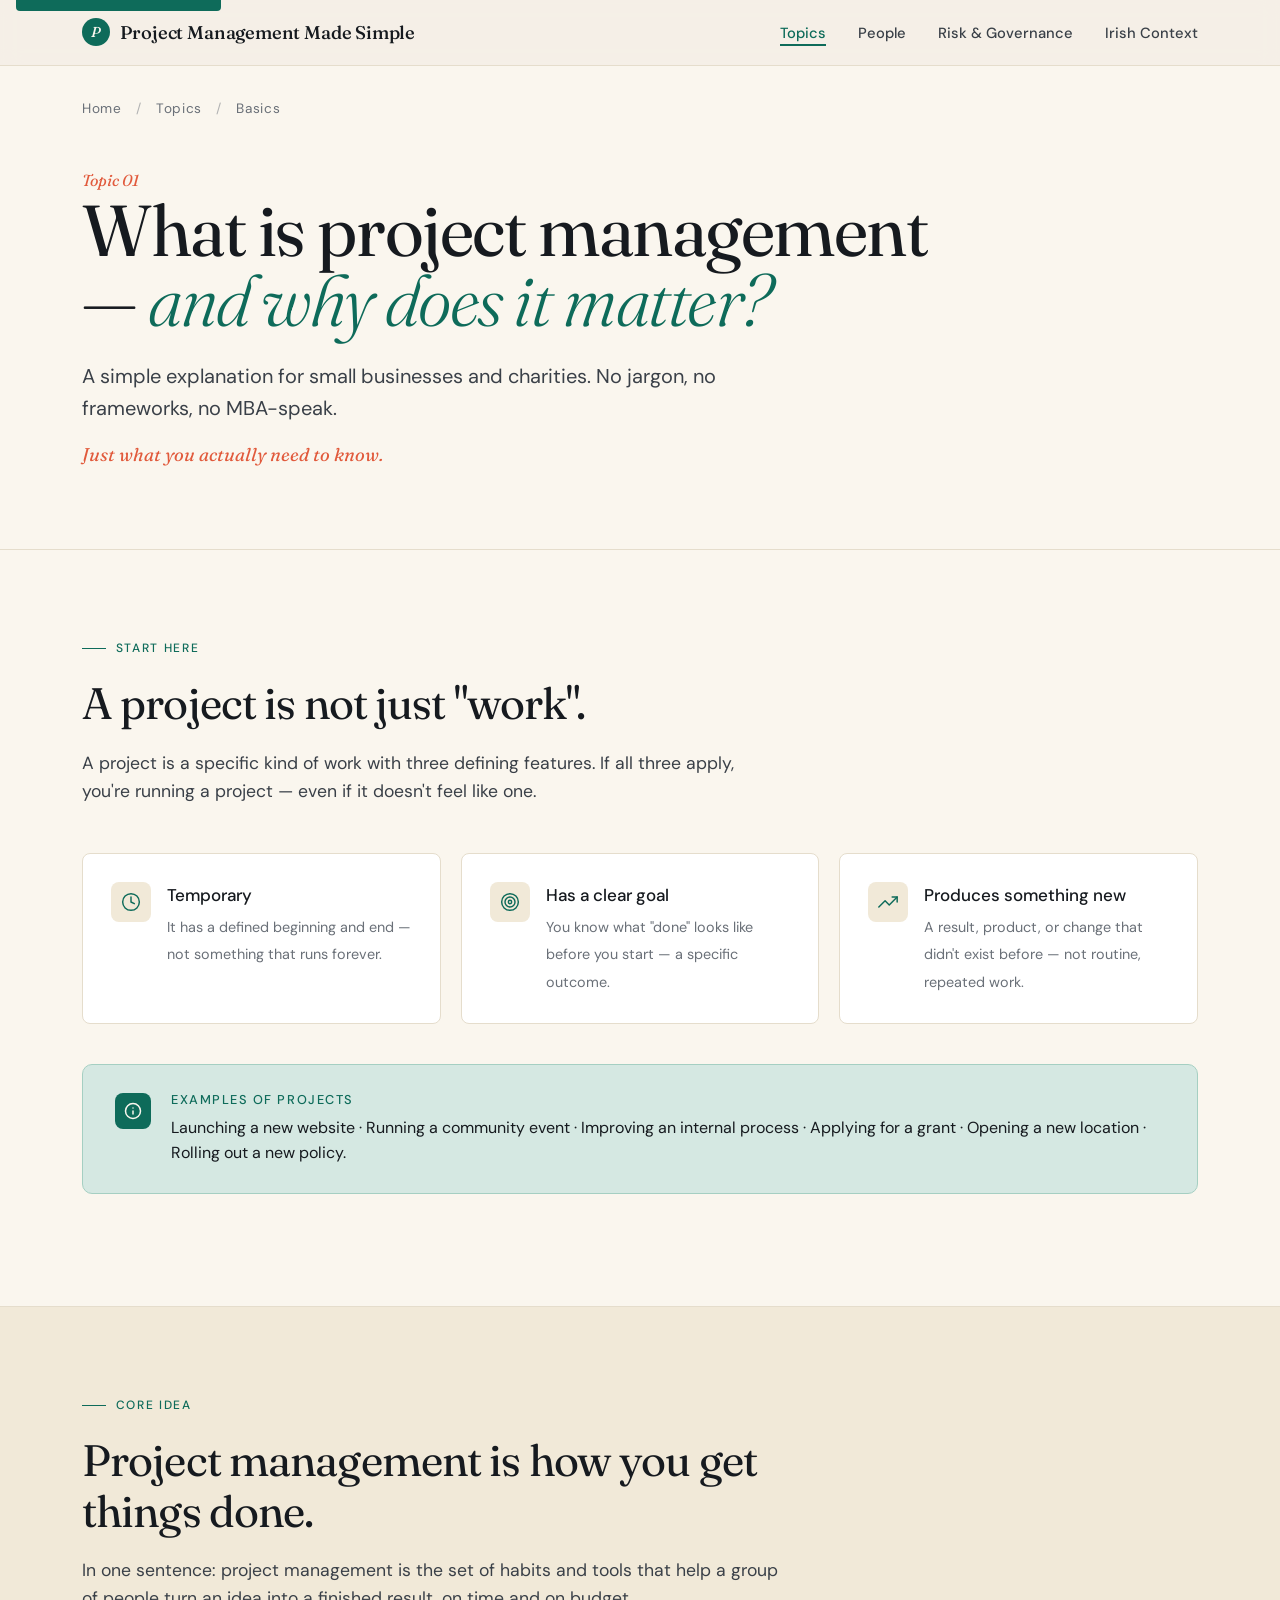
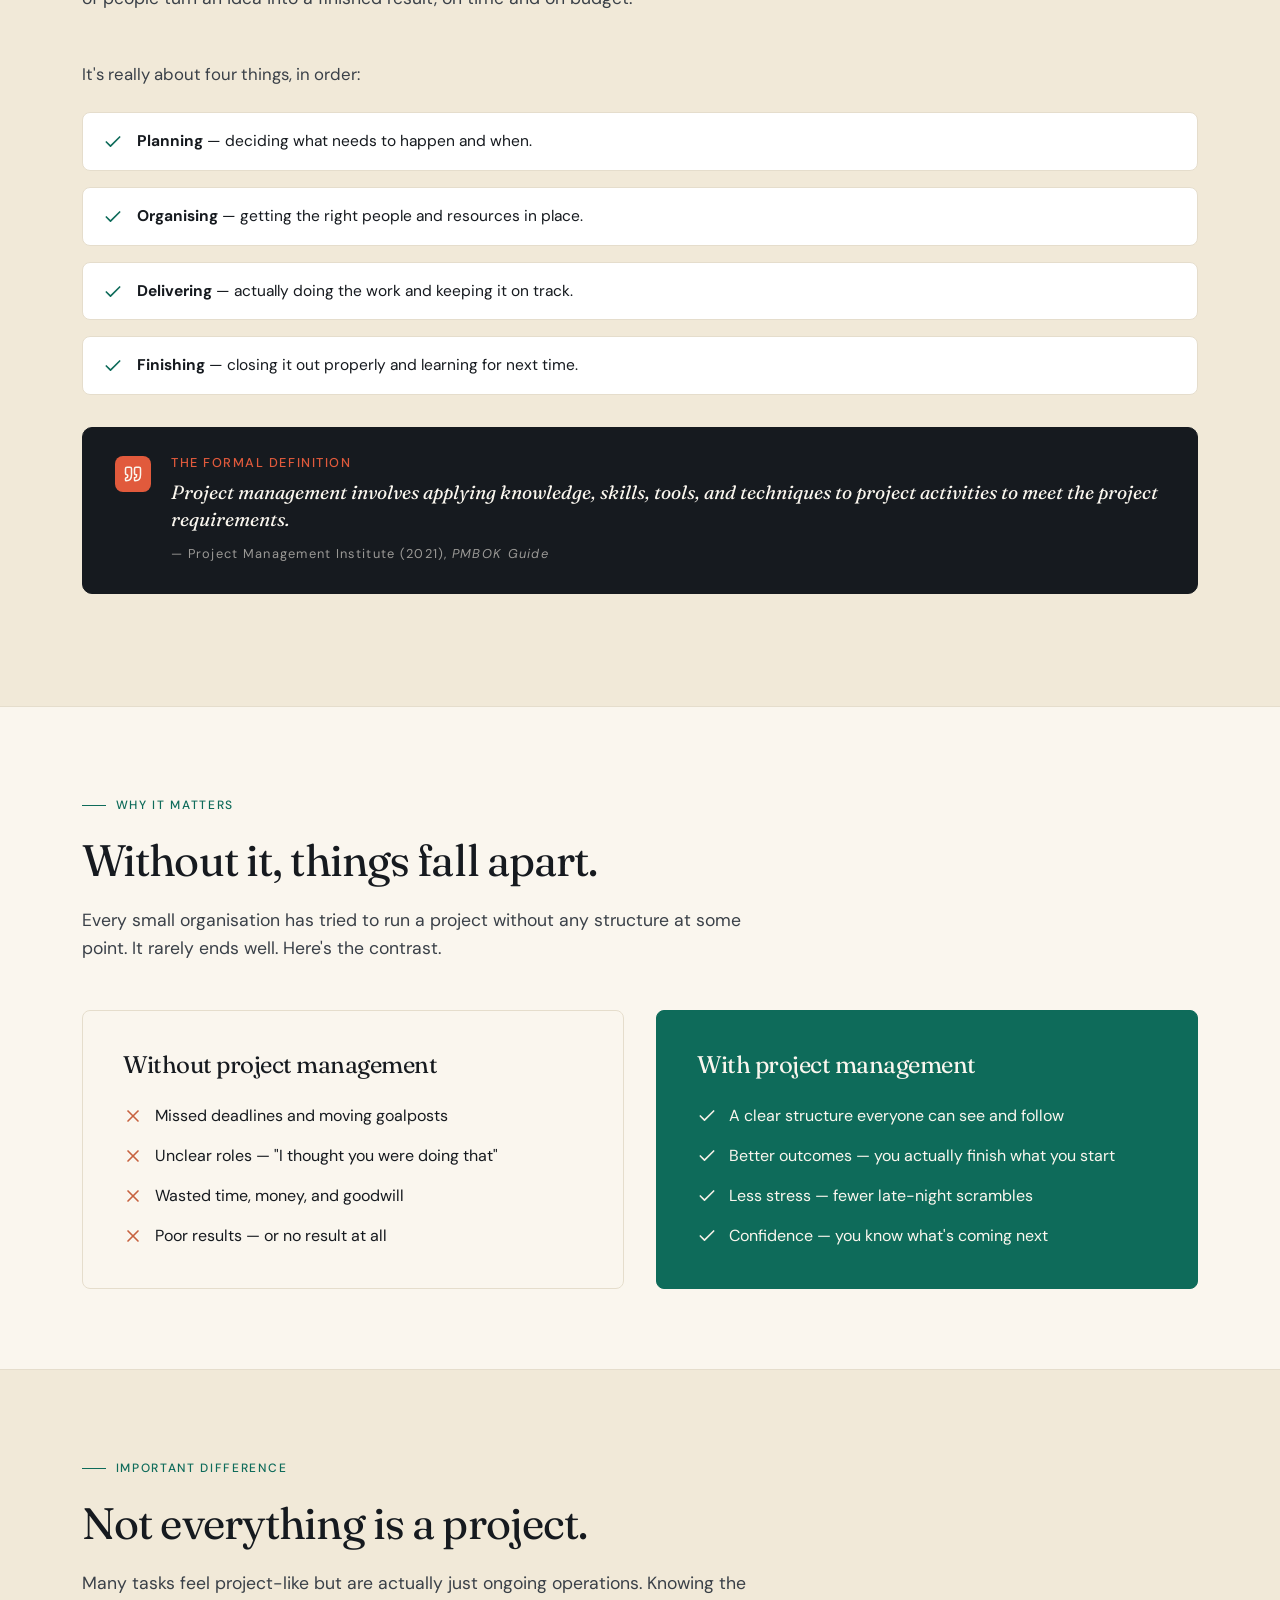
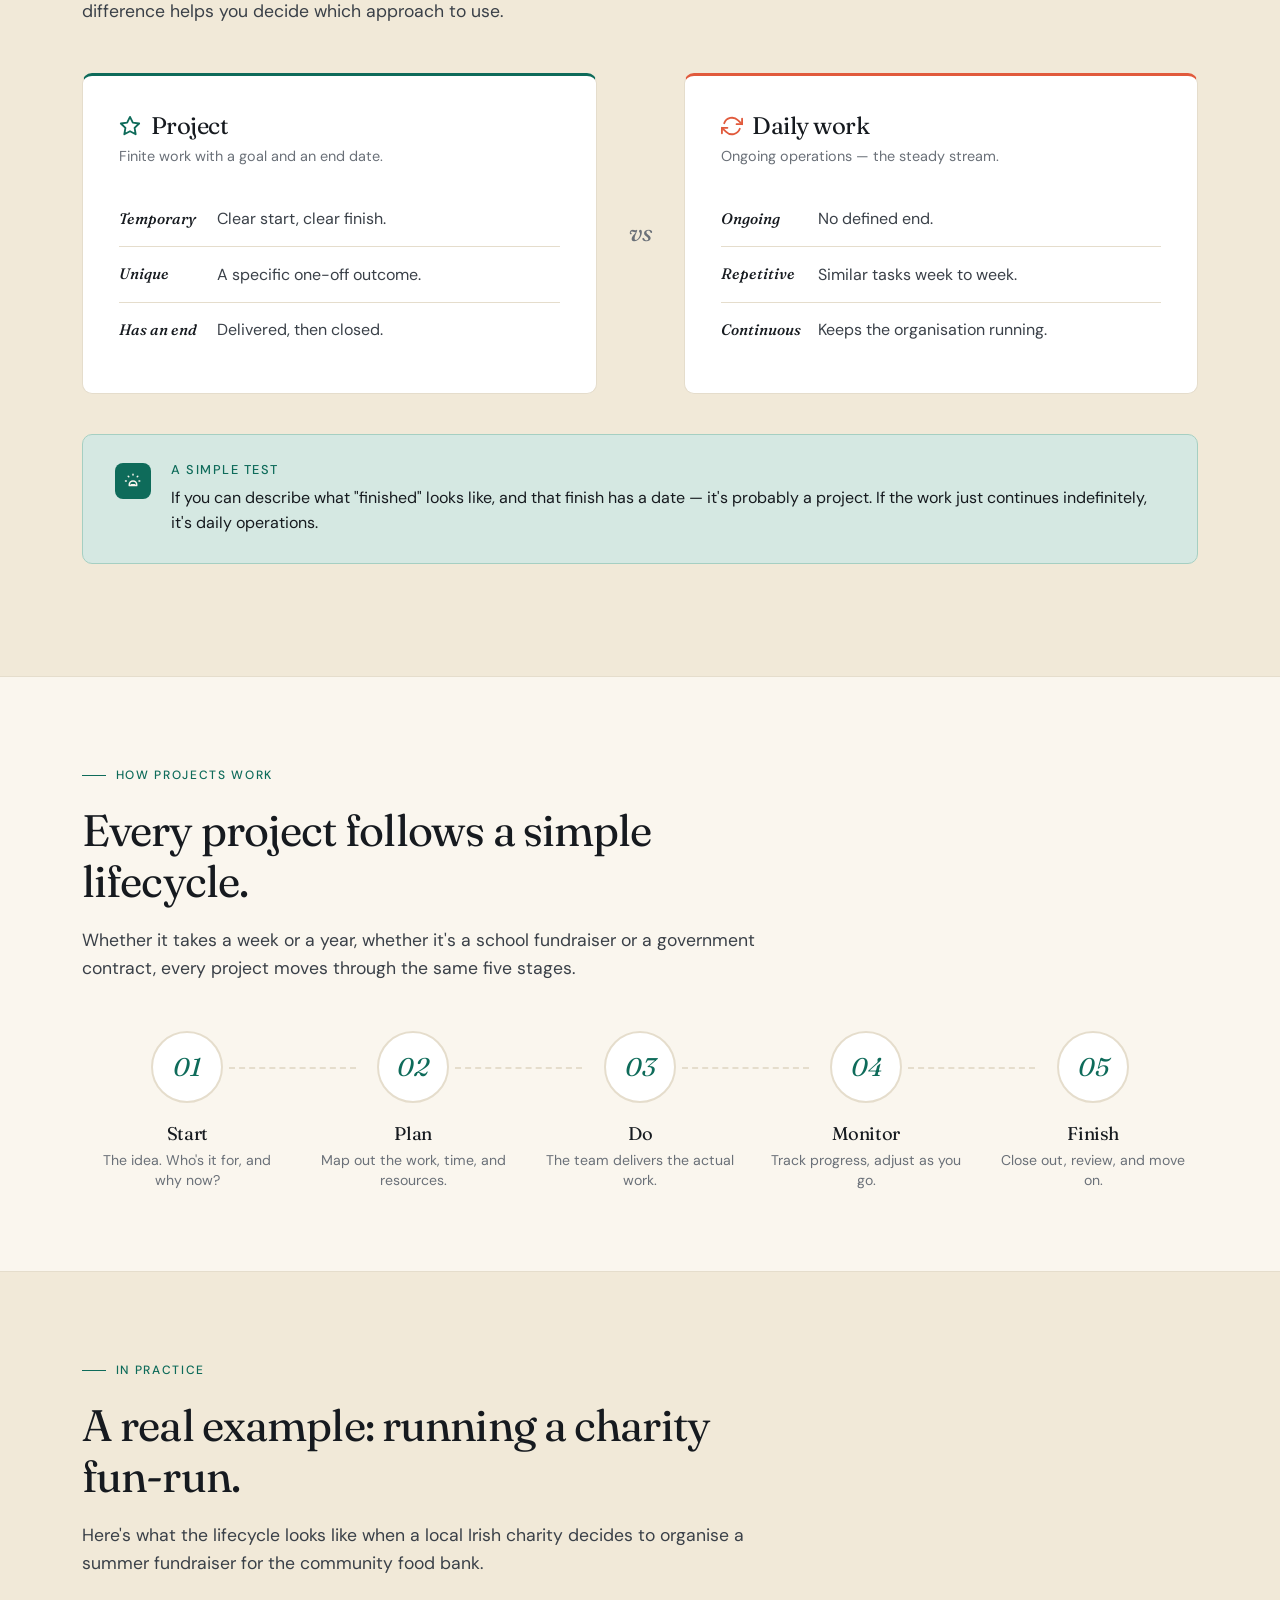
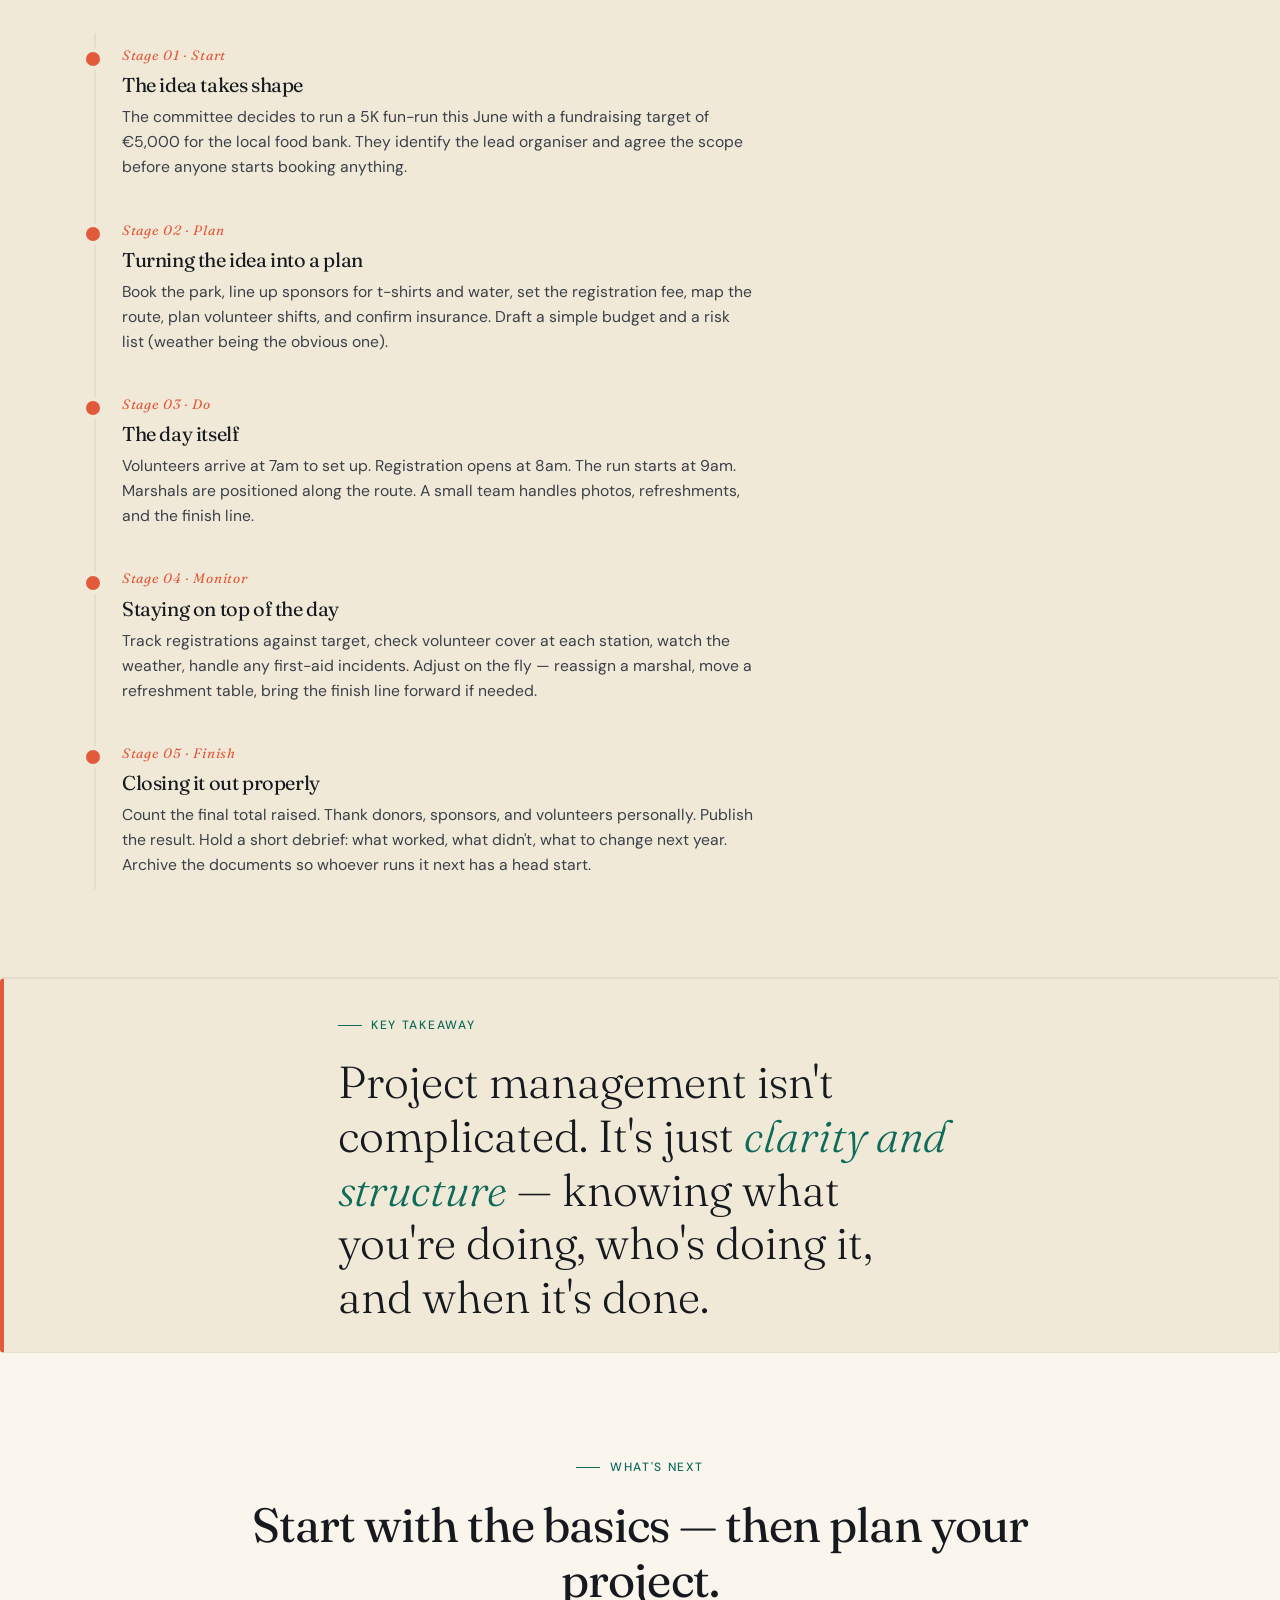
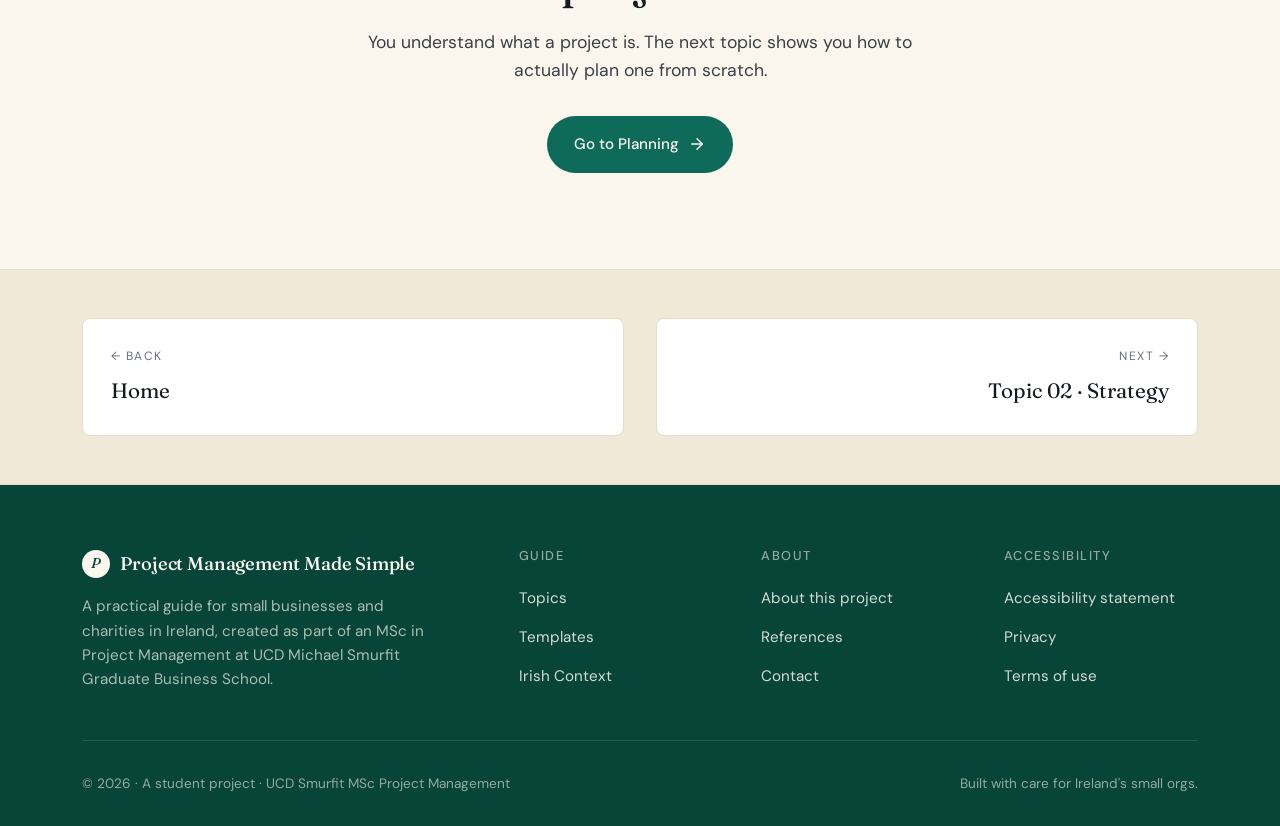
==== commit e6e2167e: "Add files via upload" ====
--- a/basics.html
+++ b/basics.html
@@ -8,7 +8,7 @@
 <link rel="preconnect" href="https://fonts.googleapis.com">
 <link rel="preconnect" href="https://fonts.gstatic.com" crossorigin>
 <link href="https://fonts.googleapis.com/css2?family=Fraunces:ital,opsz,wght@0,9..144,300..900;1,9..144,300..900&family=DM+Sans:ital,opsz,wght@0,9..40,300..700;1,9..40,300..700&display=swap" rel="stylesheet">
-<link rel="stylesheet" href="styles.css">
+<link rel="stylesheet" href="styles.css?v=2">
 </head>
 <body>
 
@@ -338,7 +338,7 @@
           <span class="dir">← Back</span>
           <strong>Home</strong>
         </a>
-        <a href="index.html#topics" class="chapter-link next">
+        <a href="strategy.html" class="chapter-link next">
           <span class="dir">Next →</span>
           <strong>Topic 02 · Strategy</strong>
         </a>
@@ -390,5 +390,99 @@
   </div>
 </footer>
 
+<script>
+/* Scroll-reveal — see styles.css §51
+   Auto-applies reveal to common section/card selectors. No data-reveal
+   attributes needed in HTML. Add a selector below to extend reach. */
+(function() {
+  'use strict';
+
+  // Bail early for reduced-motion users
+  if (window.matchMedia && window.matchMedia('(prefers-reduced-motion: reduce)').matches) {
+    return;
+  }
+  // Bail if IntersectionObserver isn't supported (very old browsers)
+  if (!('IntersectionObserver' in window)) return;
+
+  // Selectors that should reveal as they scroll into view
+  var REVEAL_SELECTORS = [
+    '.section-head',
+    '.video-card-wrap',
+    '.lifecycle-intro, .journey-intro',
+    '.why-grid > *',
+    '.topic-card',
+    '.tool',
+    '.journey-stage',
+    '.audience-list > li',
+    '.diff-grid > *',
+    '.callout',
+    '.takeaway:not(.takeaway-full)',
+    '.quick-check-grid',
+    '.tools-grid .tool',
+    '.country-emblem',
+    '.method-card',
+    '.dimension-card',
+    '.role-card',
+    '.principle-card',
+    '.example-card',
+    '.check-list',
+    '.stakeholder-table',
+    '.ref-list',
+    '.comparison-table',
+    '.matrix',
+    '.matrix-2x2',
+    '.lifecycle-step'
+  ].join(', ');
+
+  // Hide eligible elements first (before observer fires) by adding the class
+  // ONLY after we know we'll be doing this — keeps no-JS users safe.
+  document.documentElement.classList.add('js-reveal');
+
+  function setup() {
+    var elements = document.querySelectorAll(REVEAL_SELECTORS);
+    if (!elements.length) return;
+
+    elements.forEach(function(el) {
+      el.setAttribute('data-reveal', '');
+    });
+
+    // Reveal anything already in view at page load — prevents a flash where
+    // hero content briefly appears hidden before the observer kicks in.
+    var viewportHeight = window.innerHeight;
+    elements.forEach(function(el) {
+      var rect = el.getBoundingClientRect();
+      if (rect.top < viewportHeight) {
+        el.classList.add('is-visible');
+      }
+    });
+
+    var observer = new IntersectionObserver(function(entries) {
+      entries.forEach(function(entry) {
+        if (entry.isIntersecting) {
+          entry.target.classList.add('is-visible');
+          observer.unobserve(entry.target);
+        }
+      });
+    }, {
+      rootMargin: '0px 0px -8% 0px',
+      threshold: 0.05
+    });
+
+    elements.forEach(function(el) {
+      // Don't observe ones already revealed
+      if (!el.classList.contains('is-visible')) {
+        observer.observe(el);
+      }
+    });
+  }
+
+  if (document.readyState === 'loading') {
+    document.addEventListener('DOMContentLoaded', setup);
+  } else {
+    setup();
+  }
+})();
+</script>
+
 </body>
 </html>
--- a/styles.css
+++ b/styles.css
@@ -40,34 +40,63 @@
 
 /* ---------------------------------------------------------------------
    01. DESIGN TOKENS
-   --------------------------------------------------------------------- */
+   ---------------------------------------------------------------------
+
+   ORIGINAL PALETTE (warm editorial — saved in case you want to revert).
+   To revert: comment out the :root block below and uncomment this one.
+
+   :root {
+     --bg:         #F4EFE6;
+     --bg-alt:     #EBE4D6;
+     --card:       #FBF8F1;
+     --line:       #D9D1C0;
+     --ink:        #1A1F1C;
+     --ink-soft:   #3D4540;
+     --ink-muted:  #6C7570;
+     --forest:      #1F4A34;
+     --forest-dark: #133124;
+     --clay:        #C7623F;
+     --clay-soft:   #F4DDD0;
+     --sage:        #8A9B85;
+     --amber:       #B8860B;
+     --amber-soft:  #F4E8C8;
+     --danger:      #A03A2C;
+     --danger-soft: #F3D6CF;
+     --focus:  #1F4A34;
+     --radius: 4px;
+     --maxw:   1180px;
+   }
+
+   --------------------------------------------------------------------- */
+
+/* CURRENT PALETTE — fresh, brighter, punchier */
 :root {
-  /* Surfaces */
-  --bg:         #F4EFE6;
-  --bg-alt:     #EBE4D6;
-  --card:       #FBF8F1;
-  --line:       #D9D1C0;
-
-  /* Text */
-  --ink:        #1A1F1C;
-  --ink-soft:   #3D4540;
-  --ink-muted:  #6C7570;
-
-  /* Brand */
-  --forest:      #1F4A34;
-  --forest-dark: #133124;
-  --clay:        #C7623F;
-  --clay-soft:   #F4DDD0;
-  --sage:        #8A9B85;
-
-  /* Status */
-  --amber:       #B8860B;
-  --amber-soft:  #F4E8C8;
-  --danger:      #A03A2C;
-  --danger-soft: #F3D6CF;
+  /* Surfaces — lighter, crisper */
+  --bg:         #FAF6EE;
+  --bg-alt:     #F1E9D8;
+  --card:       #FFFFFF;
+  --line:       #E5DDCC;
+
+  /* Text — slightly cooler ink */
+  --ink:        #161A1F;
+  --ink-soft:   #3A4048;
+  --ink-muted:  #6A7078;
+
+  /* Brand — brighter teal-green + punchier coral */
+  --forest:      #0E6B5A;
+  --forest-dark: #074538;
+  --clay:        #E15A3C;
+  --clay-soft:   #FCDFD5;
+  --sage:        #7FA89A;
+
+  /* Status — richer saffron, cleaner danger */
+  --amber:       #9C6608;
+  --amber-soft:  #FAEAC2;
+  --danger:      #C4362E;
+  --danger-soft: #FAD6D2;
 
   /* Utility */
-  --focus:  #1F4A34;
+  --focus:  #0E6B5A;
   --radius: 4px;
   --maxw:   1180px;
 }
@@ -455,7 +484,7 @@
 .callout.warn .callout-icon { background: var(--clay); color: var(--bg); }
 .callout.warn h4 { color: var(--clay); }
 
-.callout.info { background: #DCE5DE; border-color: #B8C9BC; }
+.callout.info { background: #D5E8E2; border-color: #A5CFC2; }
 .callout.info .callout-icon { background: var(--forest); color: var(--bg); }
 .callout.info h4 { color: var(--forest); }
 
@@ -522,7 +551,7 @@
   font-weight: 500;
   letter-spacing: 0.05em;
 }
-.badge-low  { background: #DCE5DE;          color: var(--forest); }
+.badge-low  { background: #D5E8E2;          color: var(--forest); }
 .badge-med  { background: var(--amber-soft); color: var(--amber); }
 .badge-high { background: var(--danger-soft); color: var(--danger); }
 
@@ -1625,7 +1654,7 @@
   top: 50%; left: 50%;
   transform: translate(-50%, -50%);
   width: 600px; height: 600px;
-  background: radial-gradient(circle, rgba(31, 74, 52, 0.06), transparent 70%);
+  background: radial-gradient(circle, rgba(14, 107, 90, 0.06), transparent 70%);
   border-radius: 50%;
   pointer-events: none;
 }
@@ -1961,3 +1990,1515 @@
 
 /* Timeline on alt-bg section */
 .bg-alt .timeline-item::before { box-shadow: 0 0 0 4px var(--bg-alt); }
+
+
+/* ---------------------------------------------------------------------
+   37. METHOD CARDS (delivery page — Waterfall / Agile / Hybrid comparison)
+   --------------------------------------------------------------------- */
+.method-grid {
+  display: grid;
+  grid-template-columns: repeat(3, 1fr);
+  gap: 1.5rem;
+  margin-top: 2rem;
+}
+@media (max-width: 900px) { .method-grid { grid-template-columns: 1fr; } }
+
+.method {
+  background: var(--card);
+  border: 1px solid var(--line);
+  border-top: 3px solid var(--forest);
+  border-radius: 12px;
+  padding: 2.25rem;
+  display: flex;
+  flex-direction: column;
+  gap: 1.1rem;
+  transition: transform 0.25s, box-shadow 0.25s;
+}
+.method:hover {
+  transform: translateY(-3px);
+  box-shadow: 0 20px 40px -20px rgba(26,31,28,0.18);
+}
+
+.method-icon {
+  width: 52px; height: 52px;
+  border-radius: 12px;
+  background: var(--bg);
+  display: flex;
+  align-items: center;
+  justify-content: center;
+  color: var(--forest);
+}
+.method-label {
+  font-family: 'Fraunces', serif;
+  font-style: italic;
+  font-size: 0.88rem;
+  color: var(--clay);
+  letter-spacing: 0.05em;
+}
+.method h3 {
+  font-family: 'Fraunces', serif;
+  font-size: 1.75rem;
+  font-weight: 400;
+  margin: 0;
+}
+.method-tagline {
+  font-family: 'Fraunces', serif;
+  font-style: italic;
+  color: var(--ink-muted);
+  font-size: 1.05rem;
+  margin-top: -0.5rem;
+}
+.method-desc {
+  color: var(--ink-soft);
+  font-size: 0.97rem;
+  line-height: 1.55;
+  padding-bottom: 1.25rem;
+  border-bottom: 1px solid var(--line);
+}
+.method-section h4 {
+  font-family: 'DM Sans', sans-serif;
+  font-size: 0.72rem;
+  letter-spacing: 0.14em;
+  text-transform: uppercase;
+  color: var(--ink-muted);
+  font-weight: 500;
+  margin-bottom: 0.75rem;
+}
+.method-section ul {
+  list-style: none;
+  display: flex;
+  flex-direction: column;
+  gap: 0.5rem;
+  font-size: 0.95rem;
+  color: var(--ink-soft);
+}
+.method-section li {
+  padding-left: 1.25rem;
+  position: relative;
+}
+.method-section li::before {
+  content: "";
+  position: absolute;
+  left: 0;
+  top: 0.6rem;
+  width: 8px; height: 2px;
+  background: var(--clay);
+}
+.method-example {
+  background: var(--bg);
+  border: 1px solid var(--line);
+  padding: 1.25rem;
+  border-radius: 8px;
+  margin-top: auto;
+}
+.method-example .ex-label {
+  font-family: 'DM Sans', sans-serif;
+  font-size: 0.68rem;
+  letter-spacing: 0.14em;
+  text-transform: uppercase;
+  color: var(--ink-muted);
+  font-weight: 500;
+  display: block;
+  margin-bottom: 0.5rem;
+}
+.method-example p {
+  font-family: 'Fraunces', serif;
+  font-style: italic;
+  color: var(--ink);
+  font-size: 0.97rem;
+  line-height: 1.4;
+}
+
+/* Color variants per method */
+.method.waterfall             { border-top-color: var(--forest); }
+.method.waterfall .method-icon { color: var(--forest); }
+.method.agile                 { border-top-color: var(--clay); }
+.method.agile .method-icon     { color: var(--clay); }
+.method.agile .method-section li::before { background: var(--forest); }
+.method.hybrid                { border-top-color: var(--ink); }
+.method.hybrid .method-icon    { color: var(--ink); }
+
+
+/* ---------------------------------------------------------------------
+   38. DECISION CARDS (delivery page — "How to choose")
+   --------------------------------------------------------------------- */
+.decision-grid {
+  display: grid;
+  grid-template-columns: repeat(3, 1fr);
+  gap: 1.25rem;
+  margin-top: 2rem;
+}
+@media (max-width: 760px) { .decision-grid { grid-template-columns: 1fr; } }
+
+.decision {
+  background: var(--card);
+  border: 1px solid var(--line);
+  border-radius: 10px;
+  padding: 2rem;
+  text-align: center;
+  display: flex;
+  flex-direction: column;
+  align-items: center;
+  gap: 0.9rem;
+}
+.decision-if {
+  font-family: 'DM Sans', sans-serif;
+  font-size: 0.72rem;
+  letter-spacing: 0.14em;
+  text-transform: uppercase;
+  color: var(--ink-muted);
+  font-weight: 500;
+}
+.decision-condition {
+  font-family: 'Fraunces', serif;
+  font-size: 1.35rem;
+  font-style: italic;
+  color: var(--ink);
+  line-height: 1.2;
+}
+.decision-arrow {
+  color: var(--clay);
+  margin: 0.25rem 0;
+}
+.decision-result {
+  font-family: 'Fraunces', serif;
+  font-size: 1.5rem;
+  color: var(--forest);
+  font-weight: 400;
+}
+
+
+/* ---------------------------------------------------------------------
+   39. DIMENSION CARDS (sustainability page — Environmental/Social/Economic)
+   --------------------------------------------------------------------- */
+.dimensions {
+  display: grid;
+  grid-template-columns: repeat(3, 1fr);
+  gap: 1.75rem;
+  margin-top: 2.5rem;
+}
+@media (max-width: 900px) { .dimensions { grid-template-columns: 1fr; } }
+
+.dimension {
+  background: var(--card);
+  border: 1px solid var(--line);
+  border-radius: 20px;
+  padding: 2.5rem 2rem;
+  display: flex;
+  flex-direction: column;
+  gap: 1rem;
+  transition: transform 0.35s ease, box-shadow 0.35s ease;
+}
+.dimension:hover {
+  transform: translateY(-3px);
+  box-shadow: 0 15px 35px -20px rgba(26,31,28,0.12);
+}
+
+.dimension-icon {
+  width: 72px; height: 72px;
+  border-radius: 50%;
+  display: flex;
+  align-items: center;
+  justify-content: center;
+  margin-bottom: 0.5rem;
+}
+.dimension h3 {
+  font-family: 'Fraunces', serif;
+  font-size: 1.6rem;
+  font-weight: 400;
+  margin: 0;
+}
+.dimension .dim-sub {
+  color: var(--ink-muted);
+  font-size: 0.95rem;
+  margin-top: -0.35rem;
+  padding-bottom: 1.25rem;
+  border-bottom: 1px solid var(--line);
+}
+.dimension ul {
+  list-style: none;
+  display: flex;
+  flex-direction: column;
+  gap: 0.85rem;
+  margin-top: 0.25rem;
+}
+.dimension ul li {
+  font-size: 0.97rem;
+  color: var(--ink-soft);
+  padding-left: 1.5rem;
+  position: relative;
+  line-height: 1.45;
+}
+.dimension ul li::before {
+  content: "";
+  position: absolute;
+  left: 0;
+  top: 0.55rem;
+  width: 9px; height: 9px;
+  border-radius: 50%;
+}
+
+/* Dimension variants */
+.dimension.environmental .dimension-icon {
+  background: #D5E8E2;
+  color: var(--forest);
+}
+.dimension.environmental ul li::before { background: var(--forest); }
+
+.dimension.social .dimension-icon {
+  background: var(--clay-soft);
+  color: var(--clay);
+}
+.dimension.social ul li::before { background: var(--clay); }
+
+.dimension.economic .dimension-icon {
+  background: var(--amber-soft);
+  color: var(--amber);
+}
+.dimension.economic ul li::before { background: var(--amber); }
+
+
+/* ---------------------------------------------------------------------
+   40. CHECKLIST CARD (sustainability page — "Use this" self-check)
+   --------------------------------------------------------------------- */
+.checklist-card {
+  background: var(--card);
+  border: 1px solid var(--line);
+  border-radius: 18px;
+  padding: 2.5rem;
+  max-width: 44rem;
+  margin-top: 2rem;
+}
+.checklist-card h3 {
+  font-family: 'Fraunces', serif;
+  font-size: 1.4rem;
+  font-weight: 400;
+  margin-bottom: 1.5rem;
+}
+.checklist-card ol {
+  list-style: none;
+  display: flex;
+  flex-direction: column;
+  gap: 0.75rem;
+}
+.checklist-card li {
+  padding: 1rem 1.25rem 1rem 3.5rem;
+  background: var(--bg);
+  border-radius: 12px;
+  position: relative;
+  font-size: 1rem;
+  color: var(--ink);
+  transition: background 0.25s ease, transform 0.25s ease;
+  cursor: default;
+}
+.checklist-card li:hover {
+  background: var(--bg-alt);
+  transform: translateX(3px);
+}
+.checklist-card li::before {
+  content: "";
+  position: absolute;
+  left: 1.25rem;
+  top: 50%;
+  transform: translateY(-50%);
+  width: 22px;
+  height: 22px;
+  border: 2px solid var(--forest);
+  border-radius: 50%;
+  background: var(--card);
+  transition: background 0.25s ease;
+}
+.checklist-card li:hover::before {
+  background: var(--forest);
+}
+
+
+/* ---------------------------------------------------------------------
+   41. SOFT FINAL CTA (sustainability page)
+   --------------------------------------------------------------------- */
+.soft-cta {
+  text-align: center;
+  padding: 7rem 0;
+  background: linear-gradient(180deg, var(--bg) 0%, #EDE6D7 100%);
+  position: relative;
+  overflow: hidden;
+}
+.soft-cta::before {
+  content: "";
+  position: absolute;
+  top: -100px; left: 50%;
+  transform: translateX(-50%);
+  width: 500px; height: 500px;
+  background: radial-gradient(circle, rgba(138, 155, 133, 0.15), transparent 70%);
+  border-radius: 50%;
+  pointer-events: none;
+}
+.soft-cta h2 {
+  font-size: clamp(2.2rem, 4.5vw, 3.5rem);
+  margin-bottom: 1.25rem;
+  max-width: 26ch;
+  margin-left: auto;
+  margin-right: auto;
+  position: relative;
+}
+.soft-cta h2 em { color: var(--forest); font-style: italic; }
+.soft-cta p {
+  font-size: 1.15rem;
+  color: var(--ink-soft);
+  max-width: 34rem;
+  margin: 0 auto 2.5rem;
+  position: relative;
+}
+.soft-cta .btn { position: relative; }
+
+
+/* ---------------------------------------------------------------------
+   42. PLAN ELEMENTS (planning page — 5 cards for Goal/Scope/Timeline/People/Budget)
+   --------------------------------------------------------------------- */
+.plan-elements {
+  display: grid;
+  grid-template-columns: repeat(5, 1fr);
+  gap: 1rem;
+  margin-top: 2rem;
+}
+@media (max-width: 1000px) { .plan-elements { grid-template-columns: repeat(3, 1fr); } }
+@media (max-width: 640px)  { .plan-elements { grid-template-columns: repeat(2, 1fr); } }
+@media (max-width: 420px)  { .plan-elements { grid-template-columns: 1fr; } }
+
+.plan-element {
+  background: var(--card);
+  border: 1px solid var(--line);
+  border-radius: 10px;
+  padding: 1.75rem 1.25rem;
+  display: flex;
+  flex-direction: column;
+  align-items: flex-start;
+  gap: 0.85rem;
+  transition: transform 0.25s ease, box-shadow 0.25s ease, border-color 0.25s ease;
+}
+.plan-element:hover {
+  transform: translateY(-3px);
+  box-shadow: 0 12px 28px -15px rgba(26,31,28,0.15);
+  border-color: var(--forest);
+}
+.plan-element-icon {
+  width: 44px; height: 44px;
+  border-radius: 10px;
+  background: var(--bg);
+  display: flex;
+  align-items: center;
+  justify-content: center;
+  color: var(--forest);
+}
+.plan-element .pe-num {
+  font-family: 'Fraunces', serif;
+  font-style: italic;
+  font-size: 0.8rem;
+  color: var(--clay);
+  letter-spacing: 0.05em;
+}
+.plan-element h3 {
+  font-family: 'Fraunces', serif;
+  font-size: 1.2rem;
+  font-weight: 500;
+  margin: 0;
+}
+.plan-element .pe-q {
+  font-family: 'Fraunces', serif;
+  font-style: italic;
+  color: var(--ink-muted);
+  font-size: 0.9rem;
+  line-height: 1.4;
+}
+
+
+/* ---------------------------------------------------------------------
+   43. READINESS CHECKER (interactive one-question-at-a-time quiz)
+   --------------------------------------------------------------------- */
+
+/* Outer wrapper — narrow, focused */
+.quiz-wrap {
+  max-width: 680px;
+  margin: 0 auto;
+}
+
+/* Progress */
+.quiz-progress {
+  margin-bottom: 2rem;
+}
+.quiz-progress-meta {
+  display: flex;
+  align-items: center;
+  justify-content: space-between;
+  margin-bottom: 0.75rem;
+  font-family: 'DM Sans', sans-serif;
+  font-size: 0.8rem;
+  letter-spacing: 0.12em;
+  text-transform: uppercase;
+  font-weight: 500;
+  color: var(--ink-muted);
+}
+.quiz-step strong {
+  color: var(--ink);
+  font-weight: 500;
+}
+.quiz-percent { color: var(--forest); }
+.progress-track {
+  height: 4px;
+  background: var(--line);
+  border-radius: 999px;
+  overflow: hidden;
+}
+.progress-fill {
+  height: 100%;
+  background: var(--forest);
+  border-radius: 999px;
+  width: 0;
+  transition: width 0.5s cubic-bezier(0.33, 1, 0.68, 1);
+}
+
+/* Quiz card — single container that shows one question at a time */
+.quiz-card {
+  background: var(--card);
+  border: 1px solid var(--line);
+  border-radius: 16px;
+  padding: 3rem 2.5rem 2rem;
+  min-height: 420px;
+  display: flex;
+  flex-direction: column;
+}
+@media (max-width: 600px) {
+  .quiz-card { padding: 2rem 1.5rem 1.5rem; min-height: 360px; }
+}
+
+/* Each question — hidden by default, one active at a time */
+.quiz-question {
+  display: none;
+  flex: 1;
+  flex-direction: column;
+}
+.quiz-question.active {
+  display: flex;
+  animation: quizFadeIn 0.4s cubic-bezier(0.33, 1, 0.68, 1);
+}
+@keyframes quizFadeIn {
+  from { opacity: 0; transform: translateY(12px); }
+  to   { opacity: 1; transform: translateY(0); }
+}
+
+.quiz-num {
+  font-family: 'Fraunces', serif;
+  font-style: italic;
+  font-size: 0.9rem;
+  color: var(--clay);
+  letter-spacing: 0.05em;
+  margin-bottom: 0.75rem;
+}
+.quiz-heading {
+  font-family: 'Fraunces', serif;
+  font-weight: 400;
+  font-size: clamp(1.5rem, 3.5vw, 2rem);
+  line-height: 1.2;
+  letter-spacing: -0.01em;
+  color: var(--ink);
+  margin-bottom: 2.5rem;
+  outline: none;
+}
+
+/* Answer options — stacked, full-width, generous */
+.quiz-options {
+  display: flex;
+  flex-direction: column;
+  gap: 0.75rem;
+  margin-bottom: 2rem;
+}
+
+.quiz-option {
+  position: relative;
+  cursor: pointer;
+}
+.quiz-option input {
+  position: absolute;
+  opacity: 0;
+  width: 1px;
+  height: 1px;
+  pointer-events: none;
+}
+
+.option-inner {
+  display: flex;
+  align-items: center;
+  gap: 1rem;
+  padding: 1.15rem 1.5rem;
+  background: var(--bg);
+  border: 1.5px solid var(--line);
+  border-radius: 12px;
+  font-family: 'DM Sans', sans-serif;
+  font-size: 1.05rem;
+  font-weight: 500;
+  color: var(--ink);
+  transition: border-color 0.2s ease, background 0.2s ease, transform 0.15s ease, box-shadow 0.2s ease;
+}
+.option-icon {
+  flex-shrink: 0;
+  width: 28px; height: 28px;
+  border-radius: 50%;
+  background: var(--card);
+  border: 1.5px solid var(--line);
+  display: flex;
+  align-items: center;
+  justify-content: center;
+  color: var(--ink-muted);
+  transition: background 0.2s ease, border-color 0.2s ease, color 0.2s ease;
+}
+.option-icon svg {
+  opacity: 0;
+  transition: opacity 0.2s ease;
+}
+
+/* Hover */
+.quiz-option:hover .option-inner {
+  border-color: var(--forest);
+  transform: translateY(-1px);
+}
+.quiz-option:hover .option-icon {
+  border-color: var(--forest);
+  color: var(--forest);
+}
+
+/* Focus (keyboard) */
+.quiz-option input:focus-visible + .option-inner {
+  outline: 2px solid var(--focus);
+  outline-offset: 3px;
+}
+
+/* Selected */
+.quiz-option input:checked + .option-inner {
+  border-color: var(--forest);
+  background: var(--forest);
+  color: var(--bg);
+  box-shadow: 0 6px 18px -8px rgba(14, 107, 90, 0.35);
+}
+.quiz-option input:checked + .option-inner .option-icon {
+  background: var(--bg);
+  border-color: var(--bg);
+  color: var(--forest);
+}
+.quiz-option input:checked + .option-inner .option-icon svg {
+  opacity: 1;
+}
+
+/* Navigation row */
+.quiz-nav {
+  display: flex;
+  align-items: center;
+  justify-content: space-between;
+  gap: 1rem;
+  margin-top: auto;
+  padding-top: 1.5rem;
+  border-top: 1px solid var(--line);
+}
+.quiz-nav button {
+  font-family: inherit;
+  font-size: 0.95rem;
+  font-weight: 500;
+  padding: 0.75rem 1.5rem;
+  border-radius: 999px;
+  cursor: pointer;
+  display: inline-flex;
+  align-items: center;
+  gap: 0.5rem;
+  transition: background 0.2s ease, color 0.2s ease, transform 0.2s ease, box-shadow 0.2s ease, opacity 0.2s ease;
+}
+.quiz-back {
+  background: transparent;
+  border: 1.5px solid var(--line);
+  color: var(--ink-soft);
+}
+.quiz-back:hover:not(:disabled) {
+  border-color: var(--ink);
+  color: var(--ink);
+}
+.quiz-back:disabled {
+  opacity: 0.35;
+  cursor: not-allowed;
+}
+.quiz-next {
+  background: var(--forest);
+  color: var(--bg);
+  border: 1.5px solid var(--forest);
+}
+.quiz-next:hover:not(:disabled) {
+  background: var(--forest-dark);
+  border-color: var(--forest-dark);
+  transform: translateY(-1px);
+  box-shadow: 0 10px 22px -10px rgba(14, 107, 90, 0.45);
+}
+.quiz-next:disabled {
+  background: var(--line);
+  color: var(--ink-muted);
+  border-color: var(--line);
+  cursor: not-allowed;
+}
+.quiz-nav svg { transition: transform 0.2s; }
+.quiz-next:hover:not(:disabled) svg { transform: translateX(3px); }
+.quiz-back:hover:not(:disabled) svg { transform: translateX(-3px); }
+
+/* Mobile: stack nav full-width */
+@media (max-width: 500px) {
+  .quiz-nav { flex-direction: column-reverse; }
+  .quiz-nav button { width: 100%; justify-content: center; }
+}
+
+/* =========================================================
+   RESULT CARD — replaces quiz card in-place
+   ========================================================= */
+.quiz-result {
+  padding: 3rem 2.5rem;
+  border-radius: 16px;
+  border: 2px solid;
+  scroll-margin-top: 100px;
+  animation: quizFadeIn 0.5s cubic-bezier(0.33, 1, 0.68, 1);
+}
+.quiz-result[hidden] { display: none; }
+@media (max-width: 600px) { .quiz-result { padding: 2rem 1.5rem; } }
+
+.result-header {
+  display: flex;
+  align-items: flex-start;
+  justify-content: space-between;
+  gap: 2rem;
+  flex-wrap: wrap;
+  margin-bottom: 1.75rem;
+  padding-bottom: 1.75rem;
+  border-bottom: 1px solid rgba(26, 31, 28, 0.12);
+}
+.result-score-block { text-align: left; }
+.result-score-label,
+.result-status-label,
+.next-steps-label {
+  font-family: 'DM Sans', sans-serif;
+  font-size: 0.72rem;
+  letter-spacing: 0.14em;
+  text-transform: uppercase;
+  font-weight: 500;
+  margin-bottom: 0.4rem;
+  opacity: 0.7;
+}
+.result-score {
+  font-family: 'Fraunces', serif;
+  font-weight: 300;
+  font-size: clamp(3rem, 8vw, 4.25rem);
+  line-height: 1;
+  letter-spacing: -0.03em;
+}
+.result-score .out-of {
+  font-size: 0.4em;
+  opacity: 0.5;
+  margin-left: 0.15em;
+}
+.result-status-block { text-align: right; }
+@media (max-width: 600px) { .result-status-block { text-align: left; } }
+.result-status {
+  font-family: 'Fraunces', serif;
+  font-size: clamp(1.5rem, 3.5vw, 2.1rem);
+  line-height: 1.1;
+  font-weight: 400;
+}
+.result-message {
+  font-family: 'Fraunces', serif;
+  font-style: italic;
+  font-size: 1.2rem;
+  line-height: 1.5;
+  margin-bottom: 2rem;
+}
+
+/* Result colour states */
+.quiz-result.result-low {
+  background: var(--clay-soft);
+  border-color: var(--clay);
+  color: var(--ink);
+}
+.quiz-result.result-low .result-score,
+.quiz-result.result-low .result-status { color: var(--clay); }
+
+.quiz-result.result-med {
+  background: var(--amber-soft);
+  border-color: var(--amber);
+  color: var(--ink);
+}
+.quiz-result.result-med .result-score,
+.quiz-result.result-med .result-status { color: var(--amber); }
+
+.quiz-result.result-high {
+  background: #D5E8E2;
+  border-color: var(--forest);
+  color: var(--ink);
+}
+.quiz-result.result-high .result-score,
+.quiz-result.result-high .result-status { color: var(--forest); }
+
+/* Next-step cards inside result */
+.next-steps {
+  display: grid;
+  grid-template-columns: repeat(3, 1fr);
+  gap: 0.9rem;
+  margin-bottom: 2rem;
+}
+@media (max-width: 760px) { .next-steps { grid-template-columns: 1fr; } }
+
+.next-step {
+  display: flex;
+  gap: 0.9rem;
+  align-items: flex-start;
+  padding: 1.1rem 1.2rem;
+  background: rgba(255, 255, 255, 0.55);
+  border: 1px solid rgba(26, 31, 28, 0.08);
+  border-radius: 10px;
+  text-decoration: none;
+  color: var(--ink);
+  transition: transform 0.2s ease, background 0.2s ease;
+}
+.next-step:hover {
+  transform: translateY(-2px);
+  background: rgba(255, 255, 255, 0.85);
+}
+.next-step-icon {
+  flex-shrink: 0;
+  width: 30px; height: 30px;
+  border-radius: 8px;
+  background: rgba(26, 31, 28, 0.07);
+  display: flex;
+  align-items: center;
+  justify-content: center;
+  margin-top: 1px;
+}
+.next-step-content strong {
+  display: block;
+  font-weight: 500;
+  font-size: 0.92rem;
+  margin-bottom: 0.15rem;
+}
+.next-step-content span {
+  font-size: 0.82rem;
+  opacity: 0.75;
+  line-height: 1.4;
+}
+
+.retake-btn {
+  background: transparent;
+  border: 1.5px solid currentColor;
+  color: inherit;
+  padding: 0.7rem 1.4rem;
+  border-radius: 999px;
+  font-family: inherit;
+  font-size: 0.9rem;
+  font-weight: 500;
+  cursor: pointer;
+  transition: background 0.2s ease;
+  display: inline-flex;
+  align-items: center;
+  gap: 0.5rem;
+}
+.retake-btn:hover { background: rgba(26, 31, 28, 0.08); }
+
+
+/* ---------------------------------------------------------------------
+   44. QUICK START CHECK (homepage — 3-question inline quiz)
+   --------------------------------------------------------------------- */
+.quick-check {
+  background: var(--bg-alt);
+  border-top: 1px solid var(--line);
+  border-bottom: 1px solid var(--line);
+}
+
+.quick-check-grid {
+  display: grid;
+  grid-template-columns: 1fr 1.15fr;
+  gap: 4rem;
+  align-items: center;
+}
+@media (max-width: 900px) {
+  .quick-check-grid { grid-template-columns: 1fr; gap: 2.5rem; }
+}
+
+.quick-check-intro h2 {
+  font-size: clamp(2rem, 4vw, 2.75rem);
+  line-height: 1.05;
+  margin-bottom: 1.25rem;
+}
+.quick-check-intro h2 em {
+  font-style: italic;
+  color: var(--forest);
+  font-weight: 300;
+}
+.quick-check-intro p {
+  font-size: 1.1rem;
+  color: var(--ink-soft);
+  max-width: 26rem;
+}
+
+/* Interactive panel */
+.quick-check-panel {
+  background: var(--card);
+  border: 1px solid var(--line);
+  border-radius: 16px;
+  padding: 2.25rem;
+  position: relative;
+  box-shadow: 0 12px 32px -24px rgba(26, 31, 28, 0.25);
+}
+@media (max-width: 500px) { .quick-check-panel { padding: 1.75rem 1.5rem; } }
+
+.qc-form { display: block; }
+.qc-form[hidden] { display: none; }
+
+.qc-question {
+  display: flex;
+  align-items: center;
+  justify-content: space-between;
+  gap: 1.25rem;
+  padding: 1.1rem 0;
+  border-bottom: 1px solid var(--line);
+  transition: opacity 0.2s ease;
+}
+.qc-question:first-of-type { padding-top: 0.25rem; }
+.qc-question:last-of-type { border-bottom: none; padding-bottom: 1.25rem; }
+@media (max-width: 500px) {
+  .qc-question {
+    flex-direction: column;
+    align-items: flex-start;
+    gap: 0.75rem;
+  }
+}
+
+.qc-q-text {
+  font-family: 'DM Sans', sans-serif;
+  font-size: 1rem;
+  color: var(--ink);
+  line-height: 1.4;
+  flex: 1;
+}
+
+.qc-options {
+  display: flex;
+  gap: 0.5rem;
+  flex-shrink: 0;
+}
+.qc-options label {
+  position: relative;
+  cursor: pointer;
+}
+.qc-options input {
+  position: absolute;
+  opacity: 0;
+  width: 100%;
+  height: 100%;
+  top: 0; left: 0;
+  margin: 0;
+  cursor: pointer;
+}
+.qc-options span {
+  display: inline-block;
+  padding: 0.5rem 1.15rem;
+  border: 1.5px solid var(--line);
+  border-radius: 999px;
+  background: var(--bg);
+  font-family: 'DM Sans', sans-serif;
+  font-size: 0.88rem;
+  font-weight: 500;
+  color: var(--ink-soft);
+  transition: background 0.2s ease, border-color 0.2s ease, color 0.2s ease;
+  user-select: none;
+  min-width: 60px;
+  text-align: center;
+}
+.qc-options label:hover span {
+  border-color: var(--forest);
+  color: var(--ink);
+}
+.qc-options input:focus-visible + span {
+  outline: 2px solid var(--focus);
+  outline-offset: 3px;
+}
+.qc-options input:checked + span {
+  background: var(--forest);
+  border-color: var(--forest);
+  color: var(--bg);
+}
+
+/* Submit */
+.qc-submit {
+  width: 100%;
+  margin-top: 1.5rem;
+  font-family: inherit;
+  font-size: 0.95rem;
+  font-weight: 500;
+  padding: 0.95rem 1.5rem;
+  background: var(--forest);
+  color: var(--bg);
+  border: 1.5px solid var(--forest);
+  border-radius: 999px;
+  cursor: pointer;
+  transition: background 0.2s ease, transform 0.2s ease, box-shadow 0.2s ease, opacity 0.2s ease;
+  display: inline-flex;
+  align-items: center;
+  justify-content: center;
+  gap: 0.5rem;
+}
+.qc-submit:hover:not(:disabled) {
+  background: var(--forest-dark);
+  transform: translateY(-1px);
+  box-shadow: 0 10px 22px -10px rgba(14, 107, 90, 0.45);
+}
+.qc-submit:disabled {
+  background: var(--line);
+  color: var(--ink-muted);
+  border-color: var(--line);
+  cursor: not-allowed;
+}
+.qc-submit svg { transition: transform 0.2s; }
+.qc-submit:hover:not(:disabled) svg { transform: translateX(3px); }
+
+/* Result (replaces form in the same panel) */
+.quick-check-result {
+  display: none;
+  animation: qcFadeIn 0.35s cubic-bezier(0.33, 1, 0.68, 1);
+}
+.quick-check-result.show { display: block; }
+@keyframes qcFadeIn {
+  from { opacity: 0; transform: translateY(6px); }
+  to   { opacity: 1; transform: translateY(0); }
+}
+
+.qc-status-label {
+  font-family: 'DM Sans', sans-serif;
+  font-size: 0.72rem;
+  letter-spacing: 0.14em;
+  text-transform: uppercase;
+  font-weight: 500;
+  color: var(--ink-muted);
+  margin-bottom: 0.5rem;
+  display: block;
+}
+.qc-status {
+  font-family: 'Fraunces', serif;
+  font-size: clamp(1.4rem, 3vw, 1.75rem);
+  font-weight: 400;
+  line-height: 1.2;
+  margin-bottom: 0.75rem;
+  letter-spacing: -0.01em;
+}
+.qc-message {
+  color: var(--ink-soft);
+  font-size: 1rem;
+  line-height: 1.5;
+  margin-bottom: 1.5rem;
+}
+
+/* Result colour states — accent on the status only, not the whole card */
+.quick-check-result.qc-low  .qc-status { color: var(--clay); }
+.quick-check-result.qc-med  .qc-status { color: var(--amber); }
+.quick-check-result.qc-high .qc-status { color: var(--forest); }
+
+.qc-result-actions {
+  display: flex;
+  align-items: center;
+  gap: 0.75rem;
+  flex-wrap: wrap;
+}
+.qc-result-actions .btn {
+  padding: 0.7rem 1.3rem;
+  font-size: 0.9rem;
+}
+.qc-retake {
+  background: transparent;
+  border: 1.5px solid var(--line);
+  color: var(--ink-soft);
+  padding: 0.7rem 1.3rem;
+  border-radius: 999px;
+  font-family: inherit;
+  font-size: 0.9rem;
+  font-weight: 500;
+  cursor: pointer;
+  transition: background 0.2s ease, border-color 0.2s ease, color 0.2s ease;
+}
+.qc-retake:hover {
+  border-color: var(--ink);
+  color: var(--ink);
+}
+
+
+/* ---------------------------------------------------------------------
+   45. PROJECT JOURNEY DIAGRAM (homepage — idea to impact)
+   --------------------------------------------------------------------- */
+section.journey {
+  padding: 7rem 0;
+  background: var(--bg);
+  display: block; /* defensive — prevent any inherited grid display */
+}
+
+.journey .container {
+  display: block;
+  width: 100%;
+}
+
+/* --- Intro (centered) --- */
+.journey-intro {
+  max-width: 50rem;
+  margin-left: auto;
+  margin-right: auto;
+  margin-bottom: 5rem;
+  text-align: center;
+}
+.journey-intro .eyebrow {
+  justify-content: center;
+  margin-bottom: 1.25rem;
+}
+.journey-intro h2 {
+  text-align: center;
+  font-size: clamp(2.1rem, 4.5vw, 3rem);
+  line-height: 1.05;
+  margin-bottom: 1.25rem;
+  letter-spacing: -0.02em;
+}
+.journey-intro h2 em {
+  font-style: italic;
+  color: var(--forest);
+  font-weight: 300;
+}
+.journey-intro p {
+  text-align: center;
+  font-size: 1.1rem;
+  color: var(--ink-soft);
+  line-height: 1.6;
+  max-width: 40rem;
+  margin-left: auto;
+  margin-right: auto;
+}
+
+/* --- Stages grid --- */
+.journey-stages {
+  display: grid;
+  grid-template-columns: repeat(5, 1fr);
+  gap: 1.5rem;
+  position: relative;
+  width: 100%;
+}
+
+.journey-stage {
+  position: relative;
+  text-align: center;
+  padding: 0 0.5rem;
+  text-decoration: none;
+  color: inherit;
+  display: block;
+}
+
+/* Dashed connecting line between icon centers */
+.journey-stage:not(:last-child)::before {
+  content: '';
+  position: absolute;
+  top: 51px; /* vertical center of 104px icon minus 1px */
+  left: calc(50% + 56px); /* start just outside icon edge */
+  right: calc(-50% + 56px);
+  height: 0;
+  border-top: 2px dashed rgba(14, 107, 90, 0.28);
+  z-index: 0;
+}
+
+/* --- Icon circle (bigger, softly filled) --- */
+.stage-icon {
+  position: relative;
+  z-index: 1;
+  width: 104px;
+  height: 104px;
+  border-radius: 50%;
+  background: rgba(14, 107, 90, 0.06);
+  border: 1.5px solid rgba(14, 107, 90, 0.22);
+  margin: 0 auto 2rem;
+  display: flex;
+  align-items: center;
+  justify-content: center;
+  color: var(--forest);
+  transition: background 0.35s ease, color 0.35s ease, border-color 0.35s ease, transform 0.35s ease, box-shadow 0.35s ease;
+}
+.stage-icon svg {
+  width: 38px;
+  height: 38px;
+}
+
+.journey-stage:hover .stage-icon {
+  background: var(--forest);
+  color: var(--bg);
+  border-color: var(--forest);
+  transform: translateY(-4px);
+  box-shadow: 0 20px 38px -14px rgba(14, 107, 90, 0.5);
+}
+
+.journey-stage:focus-visible { outline: none; }
+.journey-stage:focus-visible .stage-icon {
+  outline: 2px solid var(--focus);
+  outline-offset: 4px;
+}
+
+/* --- Text below the icon --- */
+.stage-num {
+  display: block;
+  font-family: 'Fraunces', serif;
+  font-style: italic;
+  color: var(--clay);
+  font-size: 0.9rem;
+  letter-spacing: 0.03em;
+  margin-bottom: 0.4rem;
+}
+
+.stage-title {
+  font-family: 'Fraunces', serif;
+  font-size: 1.5rem;
+  font-weight: 400;
+  line-height: 1.2;
+  margin-bottom: 0.75rem;
+  color: var(--ink);
+  letter-spacing: -0.01em;
+  transition: color 0.25s ease;
+}
+.journey-stage:hover .stage-title { color: var(--forest); }
+
+.stage-desc {
+  font-size: 0.92rem;
+  color: var(--ink-soft);
+  line-height: 1.55;
+  max-width: 15rem;
+  margin-left: auto;
+  margin-right: auto;
+}
+
+/* --- Tablet (901–1100px) — shrink slightly --- */
+@media (max-width: 1100px) and (min-width: 901px) {
+  .journey-stage { padding: 0 0.35rem; }
+  .stage-icon { width: 88px; height: 88px; }
+  .stage-icon svg { width: 34px; height: 34px; }
+  .journey-stage:not(:last-child)::before {
+    top: 43px;
+    left: calc(50% + 48px);
+    right: calc(-50% + 48px);
+  }
+  .stage-title { font-size: 1.3rem; }
+  .stage-desc { font-size: 0.87rem; }
+}
+
+/* --- Mobile (≤900px) — stack vertically --- */
+@media (max-width: 900px) {
+  section.journey { padding: 5rem 0; }
+  .journey-intro { margin-bottom: 3.5rem; }
+  .journey-stages {
+    grid-template-columns: 1fr;
+    max-width: 28rem;
+    margin-left: auto;
+    margin-right: auto;
+    gap: 3rem;
+  }
+  .journey-stage { padding: 0; }
+  .journey-stage:not(:last-child)::before {
+    top: 104px;
+    left: 50%;
+    right: auto;
+    width: 0;
+    height: 3rem;
+    border-top: 0;
+    border-left: 2px dashed rgba(14, 107, 90, 0.28);
+    transform: translateX(-1px);
+  }
+  .stage-desc { max-width: none; }
+}
+
+
+/* ---------------------------------------------------------------------
+   46. INLINE KEY-TAKEAWAY CARD (used at the end of sub-sections)
+   --------------------------------------------------------------------- */
+/* This is the small inline version. The full-width .takeaway component
+   above (section 29) is for full-bleed page conclusions.                */
+.callout.takeaway-inline,
+.takeaway:not(.takeaway-full) {
+  display: flex;
+  gap: 1.25rem;
+  padding: 1.75rem 2rem;
+  background: var(--bg-alt);
+  border: 1px solid var(--line);
+  border-left: 4px solid var(--clay);
+  border-radius: 4px;
+  text-align: left;
+}
+.takeaway:not(.takeaway-full) {
+  /* Override the conflicting full-width takeaway rules for inline use */
+  padding: 1.75rem 2rem;
+  border-top: 1px solid var(--line);
+  border-bottom: 1px solid var(--line);
+  border-left: 4px solid var(--clay);
+  border-right: 1px solid var(--line);
+}
+.takeaway-label {
+  font-family: 'DM Sans', sans-serif;
+  font-size: 0.72rem;
+  letter-spacing: 0.14em;
+  text-transform: uppercase;
+  font-weight: 500;
+  color: var(--clay);
+  display: block;
+  margin-bottom: 0.5rem;
+}
+.takeaway:not(.takeaway-full) p {
+  font-family: 'Fraunces', serif;
+  font-size: 1.15rem;
+  font-weight: 400;
+  line-height: 1.5;
+  color: var(--ink);
+  margin: 0;
+  font-style: italic;
+}
+.takeaway:not(.takeaway-full) p strong {
+  font-style: normal;
+  font-weight: 500;
+  color: var(--forest);
+}
+
+
+/* ---------------------------------------------------------------------
+   47. VIDEO EMBED (responsive 16:9 wrapper for YouTube/Vimeo iframes)
+   --------------------------------------------------------------------- */
+.video-embed {
+  position: relative;
+  width: 100%;
+  padding-top: 56.25%;        /* 16:9 aspect ratio */
+  margin: 2rem 0 1rem;
+  background: var(--ink);
+  border-radius: 12px;
+  overflow: hidden;
+  box-shadow: 0 18px 40px -20px rgba(26, 31, 28, 0.35);
+}
+.video-embed iframe {
+  position: absolute;
+  top: 0;
+  left: 0;
+  width: 100%;
+  height: 100%;
+  border: 0;
+}
+.video-caption {
+  font-family: 'DM Sans', sans-serif;
+  font-size: 0.88rem;
+  color: var(--ink-muted);
+  text-align: center;
+  margin-bottom: 2rem;
+}
+.video-caption a {
+  color: var(--ink-soft);
+  text-decoration: underline;
+  text-decoration-thickness: 1px;
+  text-underline-offset: 2px;
+}
+.video-caption a:hover { color: var(--forest); }
+
+
+/* ---------------------------------------------------------------------
+   48. VIDEO CARD (homepage feature — card layout around an embedded video)
+   --------------------------------------------------------------------- */
+.video-card-wrap {
+  max-width: 880px;
+  margin: 0 auto;
+}
+
+.video-card {
+  background: var(--card);
+  border: 1px solid var(--line);
+  border-radius: 20px;
+  padding: 3rem;
+  box-shadow: 0 24px 60px -28px rgba(26, 31, 28, 0.18);
+}
+@media (max-width: 700px) {
+  .video-card { padding: 2rem 1.5rem; border-radius: 16px; }
+}
+
+.video-card-head {
+  text-align: center;
+  margin-bottom: 0.5rem;
+  max-width: 44rem;
+  margin-left: auto;
+  margin-right: auto;
+}
+.video-card-head .eyebrow {
+  display: inline-flex;
+  justify-content: center;
+  margin-bottom: 1rem;
+}
+.video-card-head h2 {
+  font-size: clamp(1.75rem, 3.5vw, 2.5rem);
+  line-height: 1.1;
+  margin-bottom: 1rem;
+  letter-spacing: -0.015em;
+}
+.video-card-head h2 em {
+  font-style: italic;
+  color: var(--forest);
+  font-weight: 300;
+}
+.video-card-head p {
+  font-size: 1.05rem;
+  color: var(--ink-soft);
+  line-height: 1.55;
+  margin: 0 auto;
+}
+
+/* Video embed inside a card needs no top margin (the head already gave space) */
+.video-card .video-embed {
+  margin: 2rem 0 0;
+}
+
+/* Footer area: takeaway + CTA, side by side on desktop, stacked on mobile */
+.video-card-foot {
+  display: flex;
+  align-items: stretch;
+  gap: 2rem;
+  flex-wrap: wrap;
+}
+@media (max-width: 760px) {
+  .video-card-foot { flex-direction: column; gap: 1rem; }
+  .video-card-foot .btn { align-self: stretch; justify-content: center; }
+}
+
+/* The CTA button beside the takeaway sits a touch below center for visual balance */
+.video-card-foot .btn {
+  align-self: center;
+  margin-top: 1rem;
+  white-space: nowrap;
+}
+@media (max-width: 760px) {
+  .video-card-foot .btn { margin-top: 0; }
+}
+
+
+/* ---------------------------------------------------------------------
+   49. RISK PAGE — 4-card "why it matters" grid responsive overrides
+   --------------------------------------------------------------------- */
+@media (max-width: 900px) {
+  .why-grid[style*="repeat(4"] {
+    grid-template-columns: repeat(2, 1fr) !important;
+  }
+}
+@media (max-width: 520px) {
+  .why-grid[style*="repeat(4"] {
+    grid-template-columns: 1fr !important;
+  }
+}
+
+
+/* ---------------------------------------------------------------------
+   50. ANIMATED HERO GRADIENT (homepage hero — subtle drift + parallax)
+   ---------------------------------------------------------------------
+   TWO LAYERS for richer effect:
+   1. The .hero itself gets a static fixed-attachment radial gradient.
+      Because of `background-attachment: fixed`, this layer stays put
+      relative to the viewport while you scroll — true CSS parallax.
+   2. A ::before pseudo-element on top adds three drifting radial blobs
+      with a 28-second time-based animation (independent of scroll).
+   Combined: gradient stays anchored as you scroll past the hero,
+   while colours softly drift on a slow loop.
+   Mobile: background-attachment: fixed is disabled by most mobile
+   browsers for performance, so they see only the time-based drift.
+   That's an acceptable graceful degradation.
+   --------------------------------------------------------------------- */
+
+/* Layer 1 — the static parallax base (attached to viewport) */
+.hero {
+  background-image:
+    radial-gradient(ellipse at 30% 20%, rgba(14, 107, 90, 0.10), transparent 55%),
+    radial-gradient(ellipse at 70% 80%, rgba(225, 90, 60, 0.08), transparent 55%);
+  background-attachment: fixed;
+  background-size: 100% 100%;
+  background-repeat: no-repeat;
+}
+
+/* Layer 2 — the animated drifting blobs (sits above the parallax base) */
+.hero::before {
+  content: "";
+  position: absolute;
+  /* Generous oversize so the rotation/translate animation never reveals edges */
+  inset: -25%;
+  z-index: 0;
+  pointer-events: none;
+  background:
+    radial-gradient(circle at 20% 30%, rgba(14, 107, 90, 0.16), transparent 50%),
+    radial-gradient(circle at 80% 70%, rgba(225, 90, 60, 0.12), transparent 50%),
+    radial-gradient(circle at 50% 50%, rgba(156, 102, 8, 0.08), transparent 60%);
+  animation: hero-drift 28s ease-in-out infinite alternate;
+}
+
+/* Make sure the hero content sits above both gradient layers */
+.hero > .container,
+.hero-grid {
+  position: relative;
+  z-index: 1;
+}
+
+@keyframes hero-drift {
+  0%   { transform: translate(0%, 0%) rotate(0deg); }
+  100% { transform: translate(8%, -6%) rotate(8deg); }
+}
+
+/* Accessibility — respect users who've disabled motion */
+@media (prefers-reduced-motion: reduce) {
+  .hero::before { animation: none; }
+  .hero { background-attachment: scroll; } /* don't lock the gradient when motion is reduced */
+}
+
+/* Mobile — disable parallax explicitly (most mobile browsers already do, but be safe) */
+@media (max-width: 768px) {
+  .hero { background-attachment: scroll; }
+}
+
+
+/* ---------------------------------------------------------------------
+   51. SCROLL-REVEAL ANIMATIONS
+   ---------------------------------------------------------------------
+   Elements with [data-reveal] start invisible + slightly offset, then
+   animate in once they enter the viewport. The .is-visible class is
+   added by a small IntersectionObserver script in the page.
+   Critical: the .js-reveal class on <html> must be added by the script
+   BEFORE these styles take effect. Without JS, content is fully visible
+   by default — the animation is purely additive enhancement.
+   --------------------------------------------------------------------- */
+
+.js-reveal [data-reveal] {
+  opacity: 0;
+  transform: translateY(12px);
+  transition:
+    opacity 0.7s cubic-bezier(0.22, 1, 0.36, 1),
+    transform 0.7s cubic-bezier(0.22, 1, 0.36, 1);
+  will-change: opacity, transform;
+}
+
+.js-reveal [data-reveal].is-visible {
+  opacity: 1;
+  transform: translateY(0);
+}
+
+/* Optional stagger — children of [data-reveal-stagger] reveal one after another */
+.js-reveal [data-reveal-stagger] > [data-reveal] {
+  transition-delay: 0s;
+}
+.js-reveal [data-reveal-stagger].is-visible > [data-reveal]:nth-child(1) { transition-delay: 0.05s; }
+.js-reveal [data-reveal-stagger].is-visible > [data-reveal]:nth-child(2) { transition-delay: 0.12s; }
+.js-reveal [data-reveal-stagger].is-visible > [data-reveal]:nth-child(3) { transition-delay: 0.19s; }
+.js-reveal [data-reveal-stagger].is-visible > [data-reveal]:nth-child(4) { transition-delay: 0.26s; }
+.js-reveal [data-reveal-stagger].is-visible > [data-reveal]:nth-child(5) { transition-delay: 0.33s; }
+.js-reveal [data-reveal-stagger].is-visible > [data-reveal]:nth-child(6) { transition-delay: 0.40s; }
+.js-reveal [data-reveal-stagger].is-visible > [data-reveal]:nth-child(7) { transition-delay: 0.47s; }
+
+/* Accessibility — instant reveal for users who've disabled motion */
+@media (prefers-reduced-motion: reduce) {
+  .js-reveal [data-reveal] {
+    opacity: 1;
+    transform: none;
+    transition: none;
+  }
+}
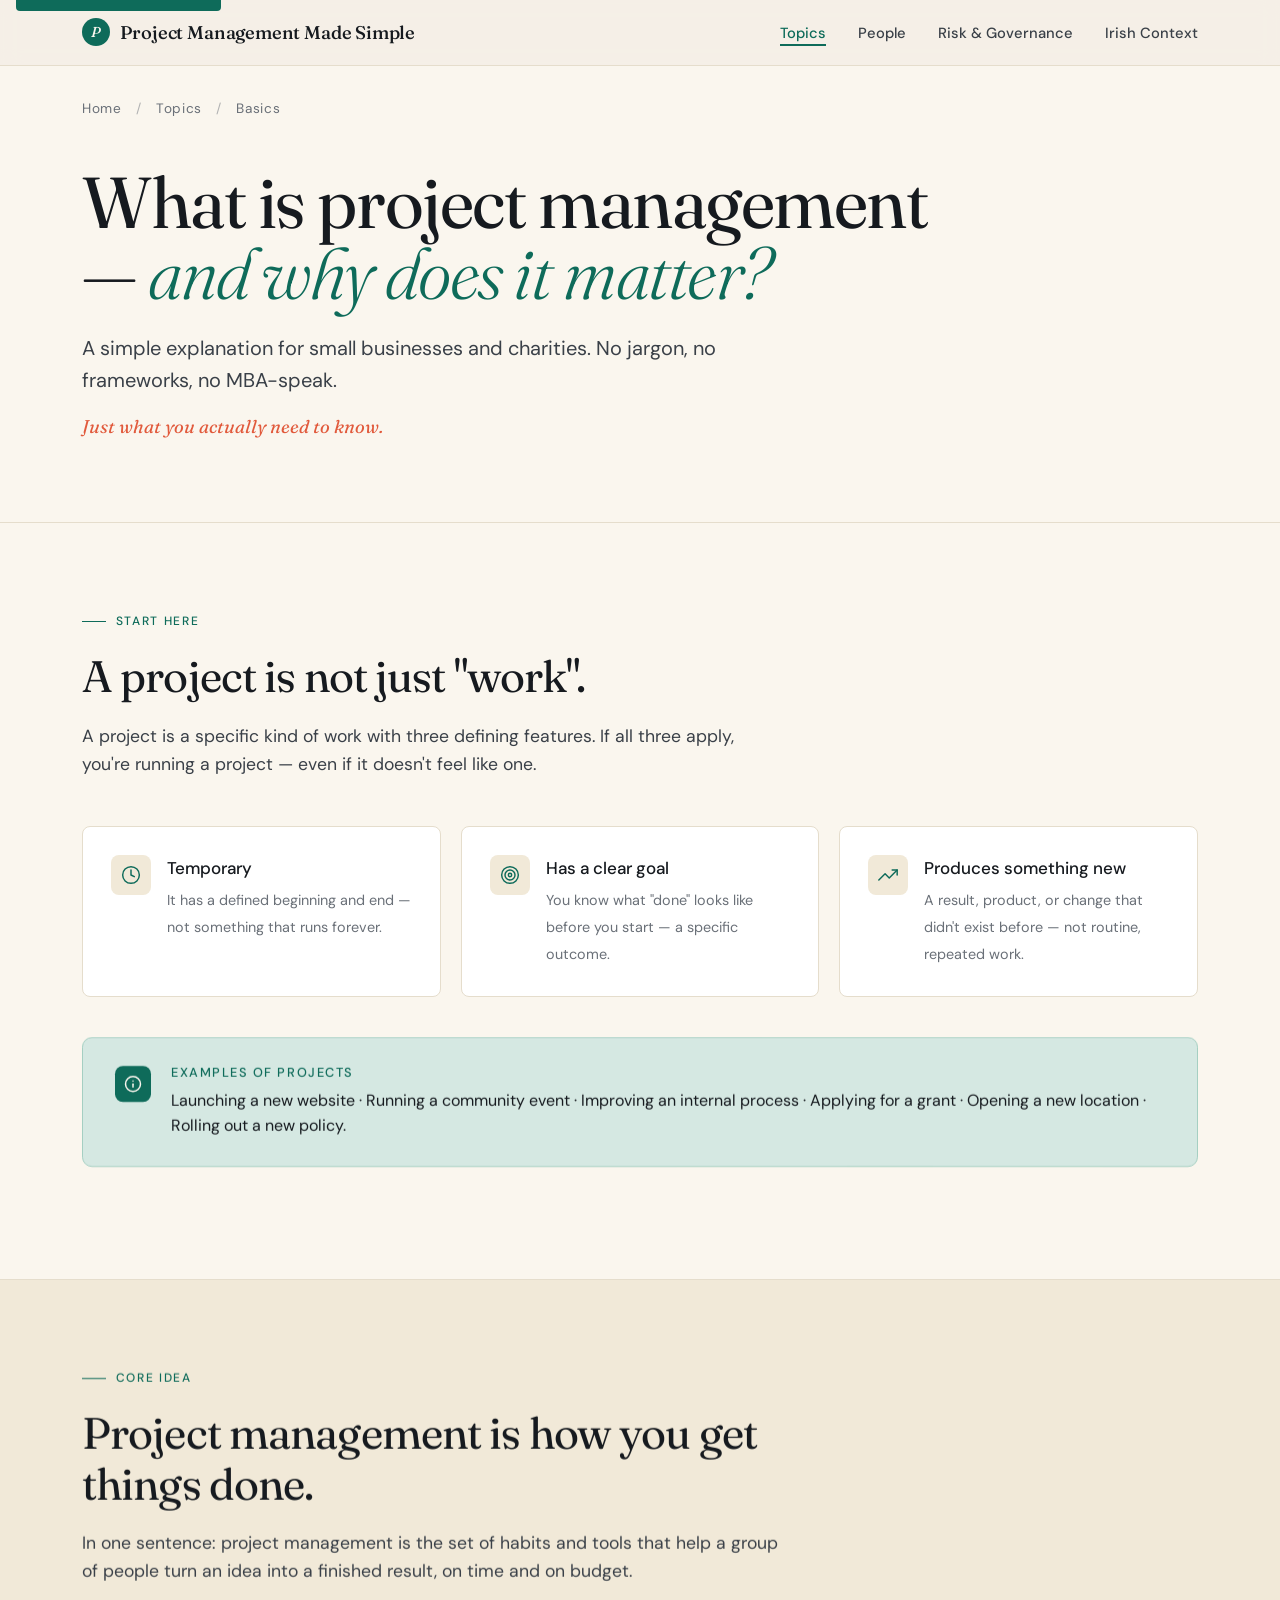
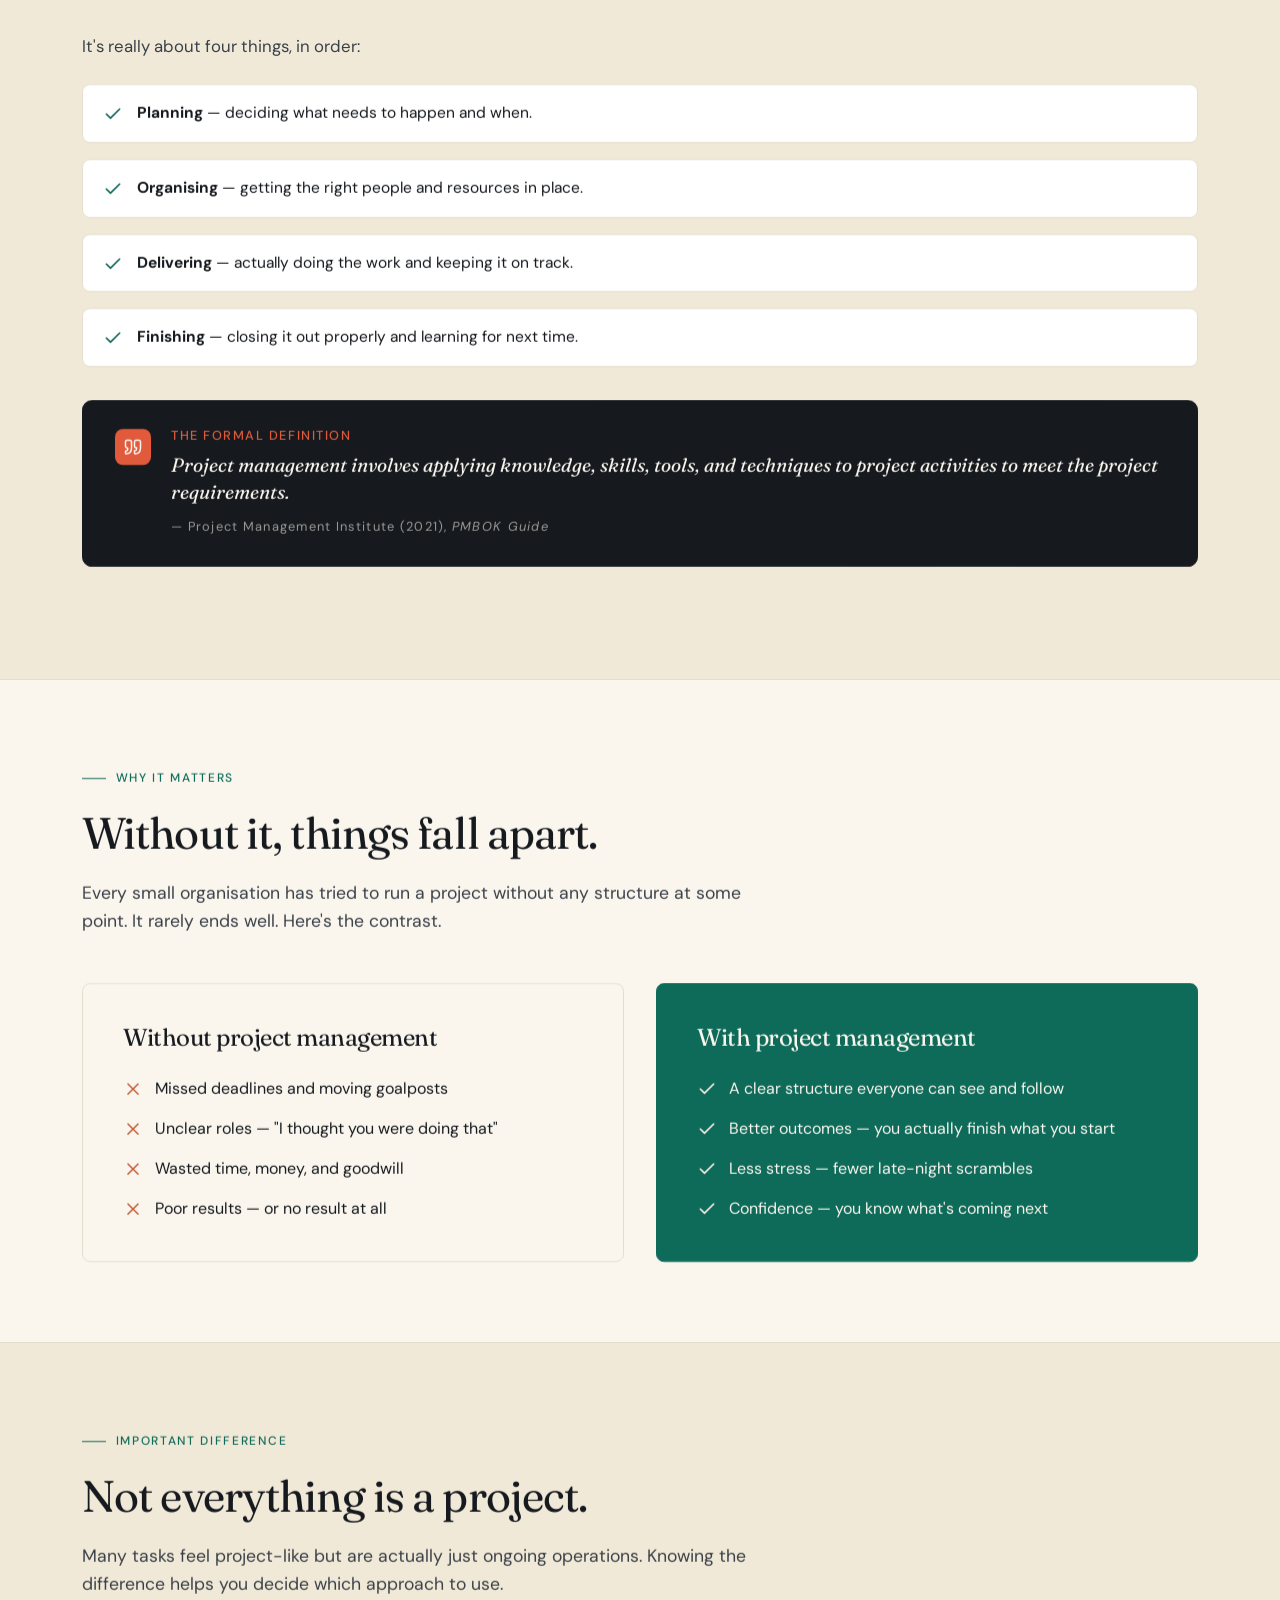
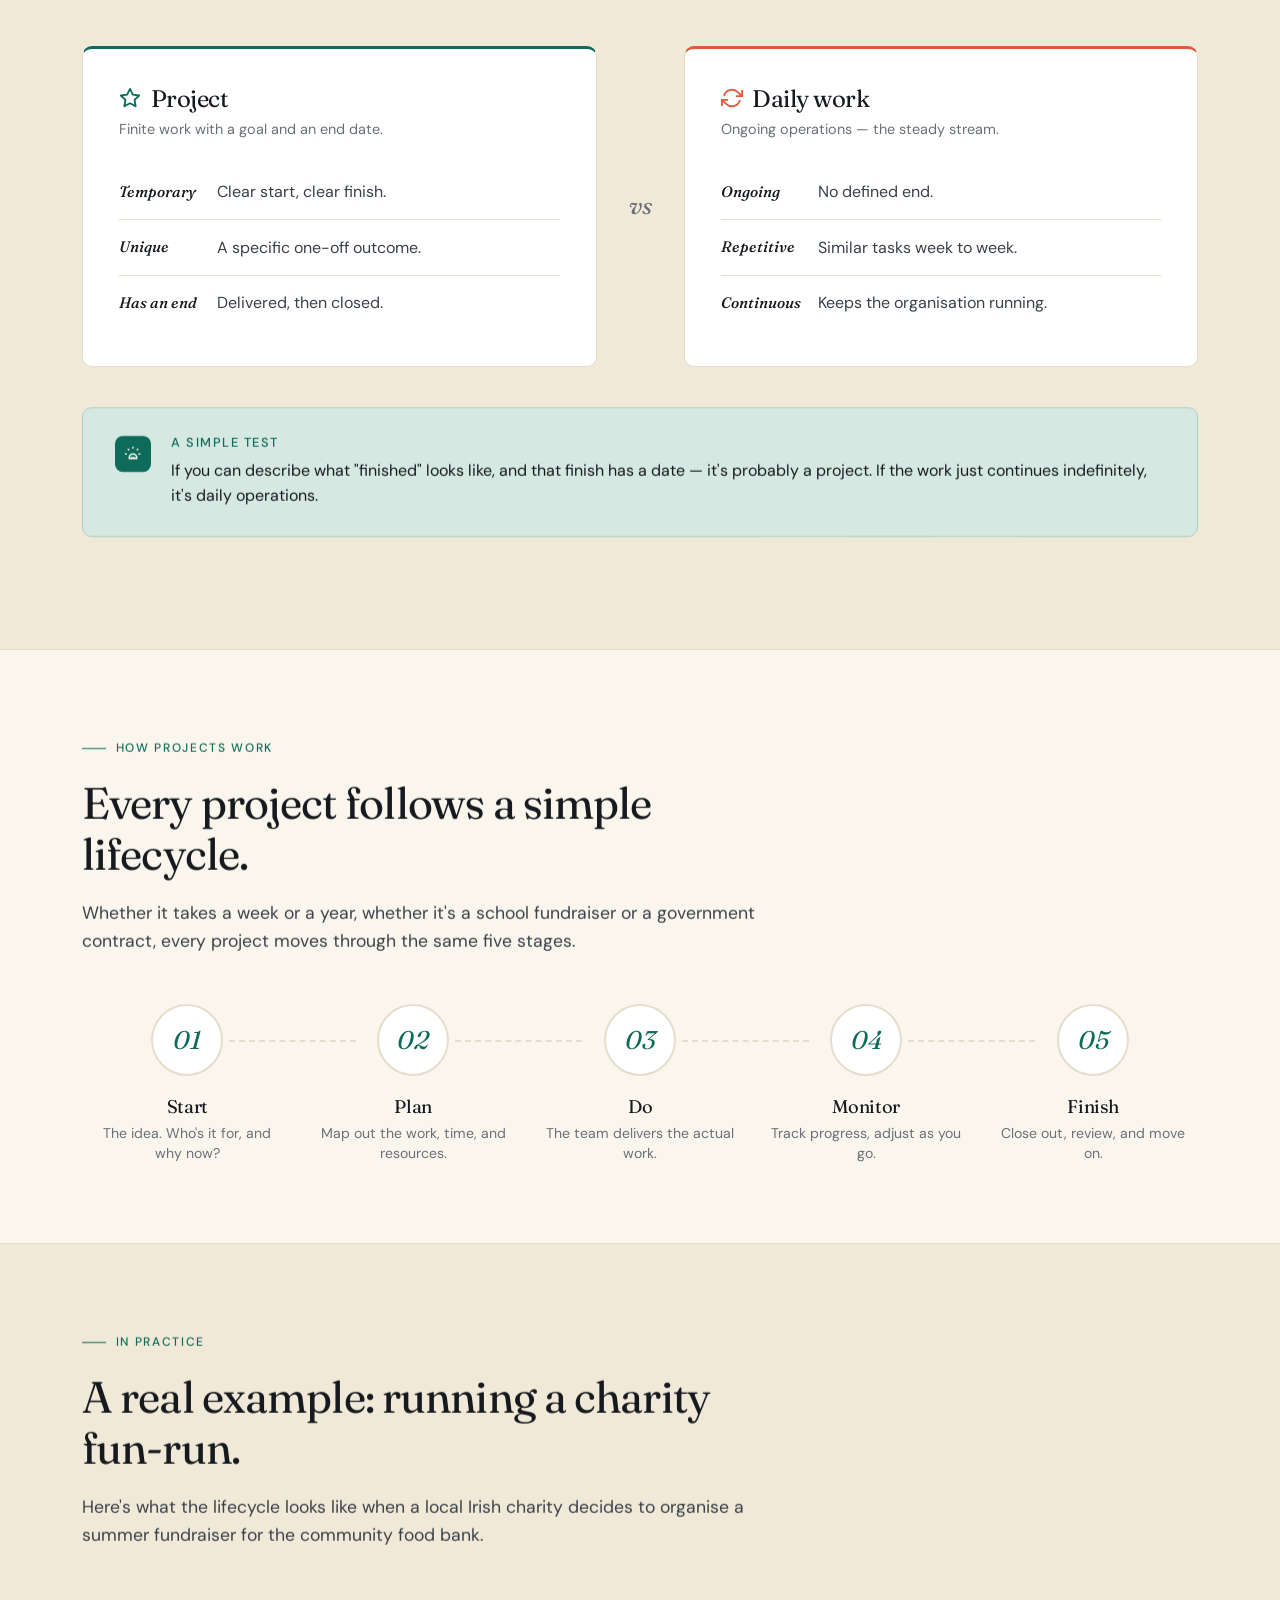
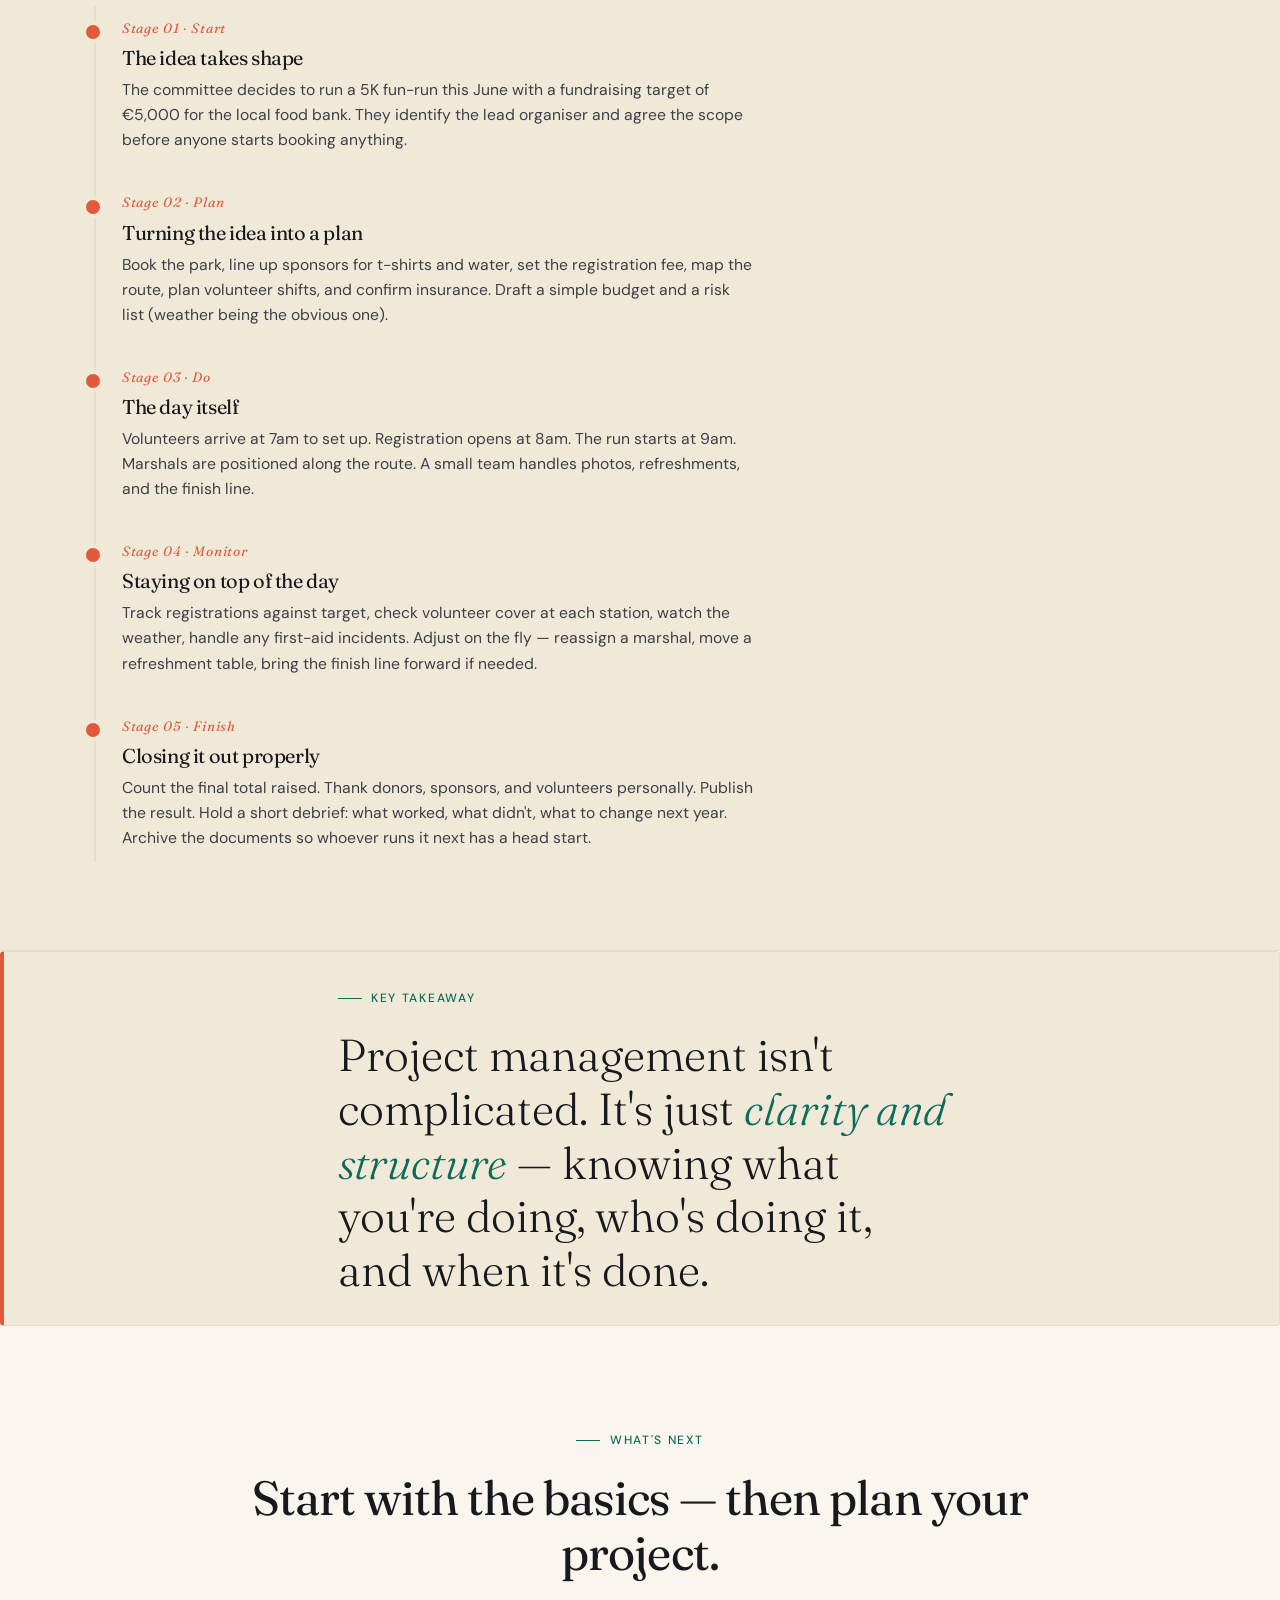
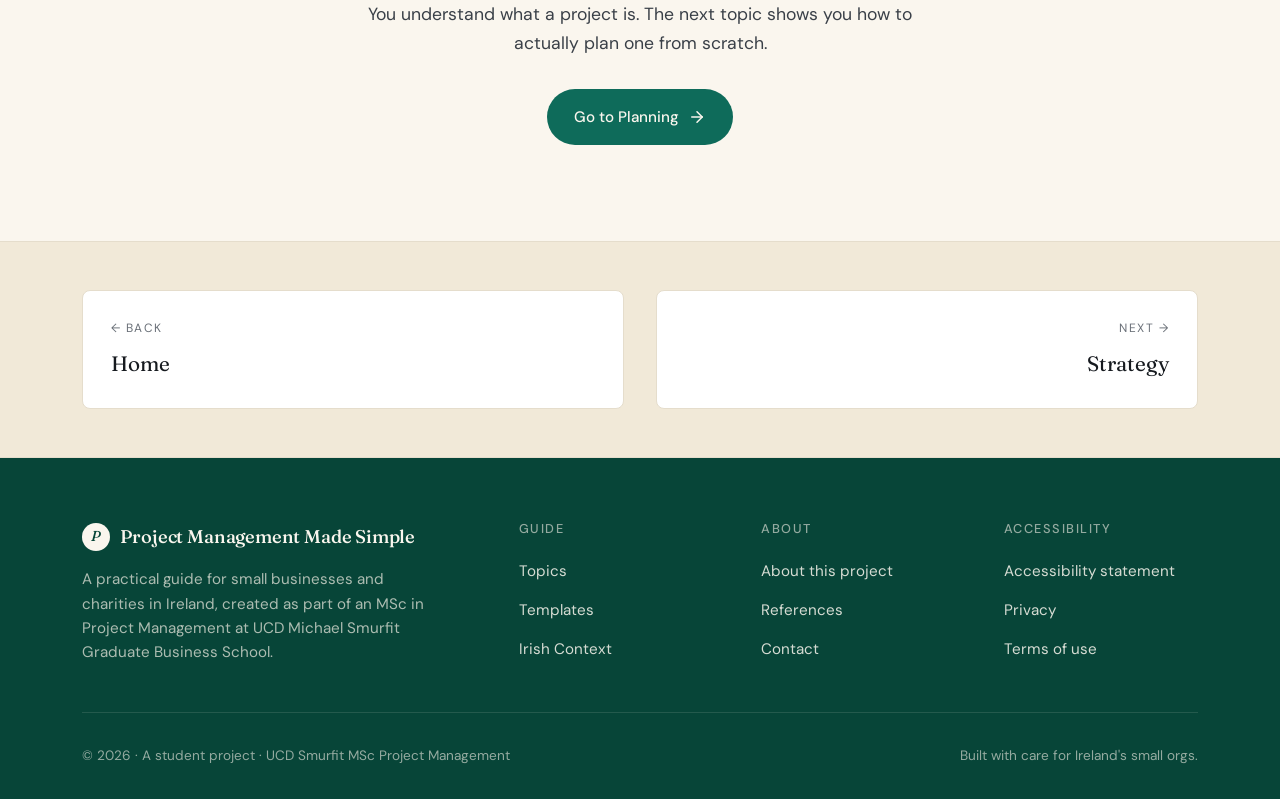
==== commit f6a995e0: "Add files via upload" ====
--- a/basics.html
+++ b/basics.html
@@ -1,5 +1,5 @@
 <!DOCTYPE html>
-<html lang="en">
+<html lang="en" class="no-js">
 <head>
 <meta charset="UTF-8">
 <meta name="viewport" content="width=device-width, initial-scale=1.0">
@@ -8,7 +8,19 @@
 <link rel="preconnect" href="https://fonts.googleapis.com">
 <link rel="preconnect" href="https://fonts.gstatic.com" crossorigin>
 <link href="https://fonts.googleapis.com/css2?family=Fraunces:ital,opsz,wght@0,9..144,300..900;1,9..144,300..900&family=DM+Sans:ital,opsz,wght@0,9..40,300..700;1,9..40,300..700&display=swap" rel="stylesheet">
-<link rel="stylesheet" href="styles.css?v=2">
+<link rel="stylesheet" href="styles.css?v=6">
+<script>
+/* Page-fade — see styles.css §52, fade-in trigger */
+document.documentElement.classList.remove('no-js');
+document.addEventListener('DOMContentLoaded', function() {
+  // Use rAF to ensure the opacity:0 state has been painted before flipping
+  requestAnimationFrame(function() {
+    requestAnimationFrame(function() {
+      document.body.classList.add('is-loaded');
+    });
+  });
+});
+</script>
 </head>
 <body>
 
@@ -45,7 +57,6 @@
   <!-- Page hero -->
   <section class="page-hero">
     <div class="container">
-      <span class="chapter-label">Topic 01</span>
       <h1>What is project management — <em>and why does it matter?</em></h1>
       <p class="lede">A simple explanation for small businesses and charities. No jargon, no frameworks, no MBA-speak.</p>
       <p class="tagline">Just what you actually need to know.</p>
@@ -340,7 +351,7 @@
         </a>
         <a href="strategy.html" class="chapter-link next">
           <span class="dir">Next →</span>
-          <strong>Topic 02 · Strategy</strong>
+          <strong>Strategy</strong>
         </a>
       </div>
     </div>
@@ -484,5 +495,44 @@
 })();
 </script>
 
+<script>
+/* Page-fade — see styles.css §52, fade-out on internal navigation */
+(function() {
+  'use strict';
+  // Skip for reduced-motion users
+  if (window.matchMedia && window.matchMedia('(prefers-reduced-motion: reduce)').matches) return;
+
+  var FADE_MS = 220;
+
+  document.addEventListener('click', function(e) {
+    var link = e.target.closest('a');
+    if (!link) return;
+
+    var href = link.getAttribute('href');
+    if (!href) return;
+
+    // Only intercept internal page navigations (.html files in this site)
+    if (!/\.html(\?|#|$)/.test(href)) return;
+
+    // Skip: external links, target=_blank, modifier keys, anchor on same page
+    if (link.target && link.target !== '_self') return;
+    if (e.metaKey || e.ctrlKey || e.shiftKey || e.altKey) return;
+    if (link.hostname && link.hostname !== window.location.hostname) return;
+
+    e.preventDefault();
+    document.body.classList.remove('is-loaded');
+    document.body.classList.add('is-leaving');
+    setTimeout(function() { window.location.href = href; }, FADE_MS);
+  });
+
+  // Handle browser back/forward — fade in if returning to a cached page
+  window.addEventListener('pageshow', function(e) {
+    if (e.persisted) {
+      document.body.classList.remove('is-leaving');
+      document.body.classList.add('is-loaded');
+    }
+  });
+})();
+</script>
 </body>
 </html>
--- a/styles.css
+++ b/styles.css
@@ -3502,3 +3502,258 @@
     transition: none;
   }
 }
+
+
+/* ---------------------------------------------------------------------
+   52. PAGE FADE TRANSITION
+   ---------------------------------------------------------------------
+   Page starts at opacity 0 and fades in. A small inline script (in <head>
+   of every page) flips body.is-loaded after first paint to trigger fade-in.
+   For internal navigation, a tiny script captures link clicks, fades out,
+   then navigates — making page transitions feel SPA-smooth.
+   --------------------------------------------------------------------- */
+
+body {
+  opacity: 0;
+  transition: opacity 0.32s ease-out;
+}
+body.is-loaded {
+  opacity: 1;
+}
+body.is-leaving {
+  opacity: 0;
+  transition: opacity 0.22s ease-in;
+}
+
+/* Fallback for users with JavaScript disabled — show the page immediately */
+.no-js body { opacity: 1; }
+
+/* Accessibility — instant for reduced-motion users */
+@media (prefers-reduced-motion: reduce) {
+  body { opacity: 1; transition: none; }
+  body.is-leaving { opacity: 1; }
+}
+
+
+/* ---------------------------------------------------------------------
+   53. EDITORIAL PHOTO ACCENT — Ireland section
+   ---------------------------------------------------------------------
+   Replaces the previous .ireland-emblem placeholder. Loads images/ireland.jpg
+   if present; if the file is missing, JS adds .photo-fallback class which
+   shows a graceful textured placeholder so the layout never looks broken.
+   --------------------------------------------------------------------- */
+
+.ireland-photo {
+  position: relative;
+  margin: 0;
+  aspect-ratio: 4 / 5;
+  border-radius: 12px;
+  overflow: hidden;
+  background: var(--forest);   /* shows through if image is loading or missing */
+  box-shadow: 0 24px 60px -28px rgba(26, 31, 28, 0.35);
+}
+
+.ireland-photo img {
+  width: 100%;
+  height: 100%;
+  object-fit: cover;
+  display: block;
+  /* slight warm tone to match the editorial-documentary brief */
+  filter: saturate(0.92) contrast(0.97);
+  transition: transform 0.7s cubic-bezier(0.22, 1, 0.36, 1);
+}
+
+.ireland-photo:hover img { transform: scale(1.03); }
+
+/* Caption overlay sitting bottom-left */
+.ireland-photo figcaption {
+  position: absolute;
+  left: 1.25rem;
+  bottom: 1.25rem;
+  padding: 0.5rem 1rem;
+  background: rgba(26, 31, 28, 0.78);
+  color: var(--bg);
+  font-family: 'DM Sans', sans-serif;
+  font-size: 0.78rem;
+  font-weight: 500;
+  letter-spacing: 0.08em;
+  text-transform: uppercase;
+  border-radius: 999px;
+  backdrop-filter: blur(4px);
+}
+
+/* Fallback state — when image fails to load (JS removes <img> and adds class) */
+.ireland-photo.photo-fallback {
+  background:
+    radial-gradient(circle at 30% 30%, rgba(255,255,255,0.15), transparent 50%),
+    linear-gradient(135deg, var(--forest) 0%, var(--forest-dark) 100%);
+  display: flex;
+  align-items: flex-end;
+  padding: 2rem;
+}
+.ireland-photo.photo-fallback figcaption {
+  position: static;
+  background: transparent;
+  color: var(--bg);
+  font-family: 'Fraunces', serif;
+  font-size: 1.1rem;
+  font-weight: 300;
+  letter-spacing: 0.01em;
+  text-transform: none;
+  padding: 0;
+}
+.ireland-photo.photo-fallback figcaption::before {
+  content: "—  ";
+  color: var(--clay-soft);
+}
+
+/* Mobile — stack photo above content, slightly shorter */
+@media (max-width: 760px) {
+  .ireland-photo { aspect-ratio: 4 / 3; }
+}
+
+
+/* ---------------------------------------------------------------------
+   54. HERO — PHOTO VARIANT (Option C: full-bleed photo, dark overlay)
+   ---------------------------------------------------------------------
+   When .hero has class .hero-photo:
+   - Background photo fills the whole section
+   - Dark overlay sits over the photo for text legibility
+   - Text becomes light, button styles invert
+   - Existing animated gradient (§50) is suppressed to avoid clashing
+   - Graceful fallback if images/hero.jpg is missing: dark forest gradient
+   --------------------------------------------------------------------- */
+
+.hero.hero-photo {
+  position: relative;
+  min-height: 78vh;
+  padding: 9rem 0 6rem;
+  background: var(--ink);  /* dark fallback while image loads */
+  overflow: hidden;
+}
+
+/* Suppress the existing animated gradient + parallax when hero is photo-mode */
+.hero.hero-photo::before { display: none; }
+.hero.hero-photo {
+  background-attachment: scroll !important;
+  background-image: none !important;
+}
+
+/* Photo layer */
+.hero.hero-photo .hero-photo-bg {
+  position: absolute;
+  inset: 0;
+  z-index: 0;
+  background: linear-gradient(135deg, #2a3530 0%, #15211b 100%);
+}
+.hero.hero-photo .hero-photo-bg img {
+  width: 100%;
+  height: 100%;
+  object-fit: cover;
+  display: block;
+  /* slight desaturation gives the editorial-documentary feel */
+  filter: saturate(0.85) contrast(0.95);
+}
+
+/* Fallback styling — kicks in when image fails to load (JS adds class) */
+.hero.hero-photo .hero-photo-bg.hero-photo-fallback {
+  background:
+    radial-gradient(ellipse at 30% 20%, rgba(225, 90, 60, 0.18), transparent 55%),
+    radial-gradient(ellipse at 75% 65%, rgba(14, 107, 90, 0.25), transparent 55%),
+    linear-gradient(135deg, #1a2922 0%, #0a1610 100%);
+}
+
+/* Dark gradient overlay — left-heavy so text on the left is readable */
+.hero.hero-photo .hero-photo-overlay {
+  position: absolute;
+  inset: 0;
+  z-index: 1;
+  background:
+    linear-gradient(90deg, rgba(10, 15, 12, 0.85) 0%, rgba(10, 15, 12, 0.55) 50%, rgba(10, 15, 12, 0.25) 100%);
+  pointer-events: none;
+}
+
+/* Container sits above all photo layers */
+.hero.hero-photo > .container {
+  position: relative;
+  z-index: 2;
+}
+
+/* Text styles for dark hero — override the standard hero rules */
+.hero.hero-photo .hero-text {
+  max-width: 38rem;  /* constrain to roughly 60% of viewport */
+}
+
+.hero.hero-photo .eyebrow {
+  color: var(--clay-soft);
+}
+.hero.hero-photo .eyebrow::before { background: var(--clay-soft); }
+
+.hero.hero-photo h1 {
+  color: var(--bg);
+  font-size: clamp(2.6rem, 6.5vw, 5rem);
+  line-height: 0.96;
+  letter-spacing: -0.025em;
+  margin-bottom: 1.5rem;
+}
+.hero.hero-photo h1 em {
+  color: var(--clay-soft);
+  font-style: italic;
+  font-weight: 300;
+}
+
+.hero.hero-photo .lede {
+  color: rgba(244, 239, 230, 0.88);
+  font-size: clamp(1.05rem, 1.4vw, 1.2rem);
+  line-height: 1.55;
+  margin-bottom: 1rem;
+  max-width: 36rem;
+}
+
+.hero.hero-photo .tagline {
+  color: rgba(244, 239, 230, 0.65);
+  font-style: italic;
+  font-family: 'Fraunces', serif;
+  font-size: 1.05rem;
+  margin-bottom: 2rem;
+}
+
+/* Button overrides for dark hero — the primary becomes light, secondary becomes outlined */
+.hero.hero-photo .btn-primary {
+  background: var(--bg);
+  color: var(--ink);
+}
+.hero.hero-photo .btn-primary:hover {
+  background: var(--clay-soft);
+  color: var(--ink);
+  transform: translateY(-1px);
+  box-shadow: 0 14px 28px -10px rgba(0, 0, 0, 0.55);
+}
+
+.hero.hero-photo .btn-secondary {
+  background: transparent;
+  color: var(--bg);
+  border: 1.5px solid rgba(244, 239, 230, 0.4);
+}
+.hero.hero-photo .btn-secondary:hover {
+  background: rgba(244, 239, 230, 0.1);
+  border-color: var(--bg);
+  color: var(--bg);
+}
+
+/* Mobile — make text readable with stronger overlay, slightly less height */
+@media (max-width: 760px) {
+  .hero.hero-photo {
+    min-height: 70vh;
+    padding: 6rem 0 4rem;
+  }
+  .hero.hero-photo .hero-photo-overlay {
+    background: linear-gradient(180deg, rgba(10, 15, 12, 0.55) 0%, rgba(10, 15, 12, 0.85) 100%);
+  }
+  .hero.hero-photo h1 { font-size: clamp(2.25rem, 9vw, 3.25rem); }
+}
+
+/* Reduced-motion users — keep things calm (no zoom on hover or photo movement) */
+@media (prefers-reduced-motion: reduce) {
+  .hero.hero-photo .hero-photo-bg img { transition: none; }
+}
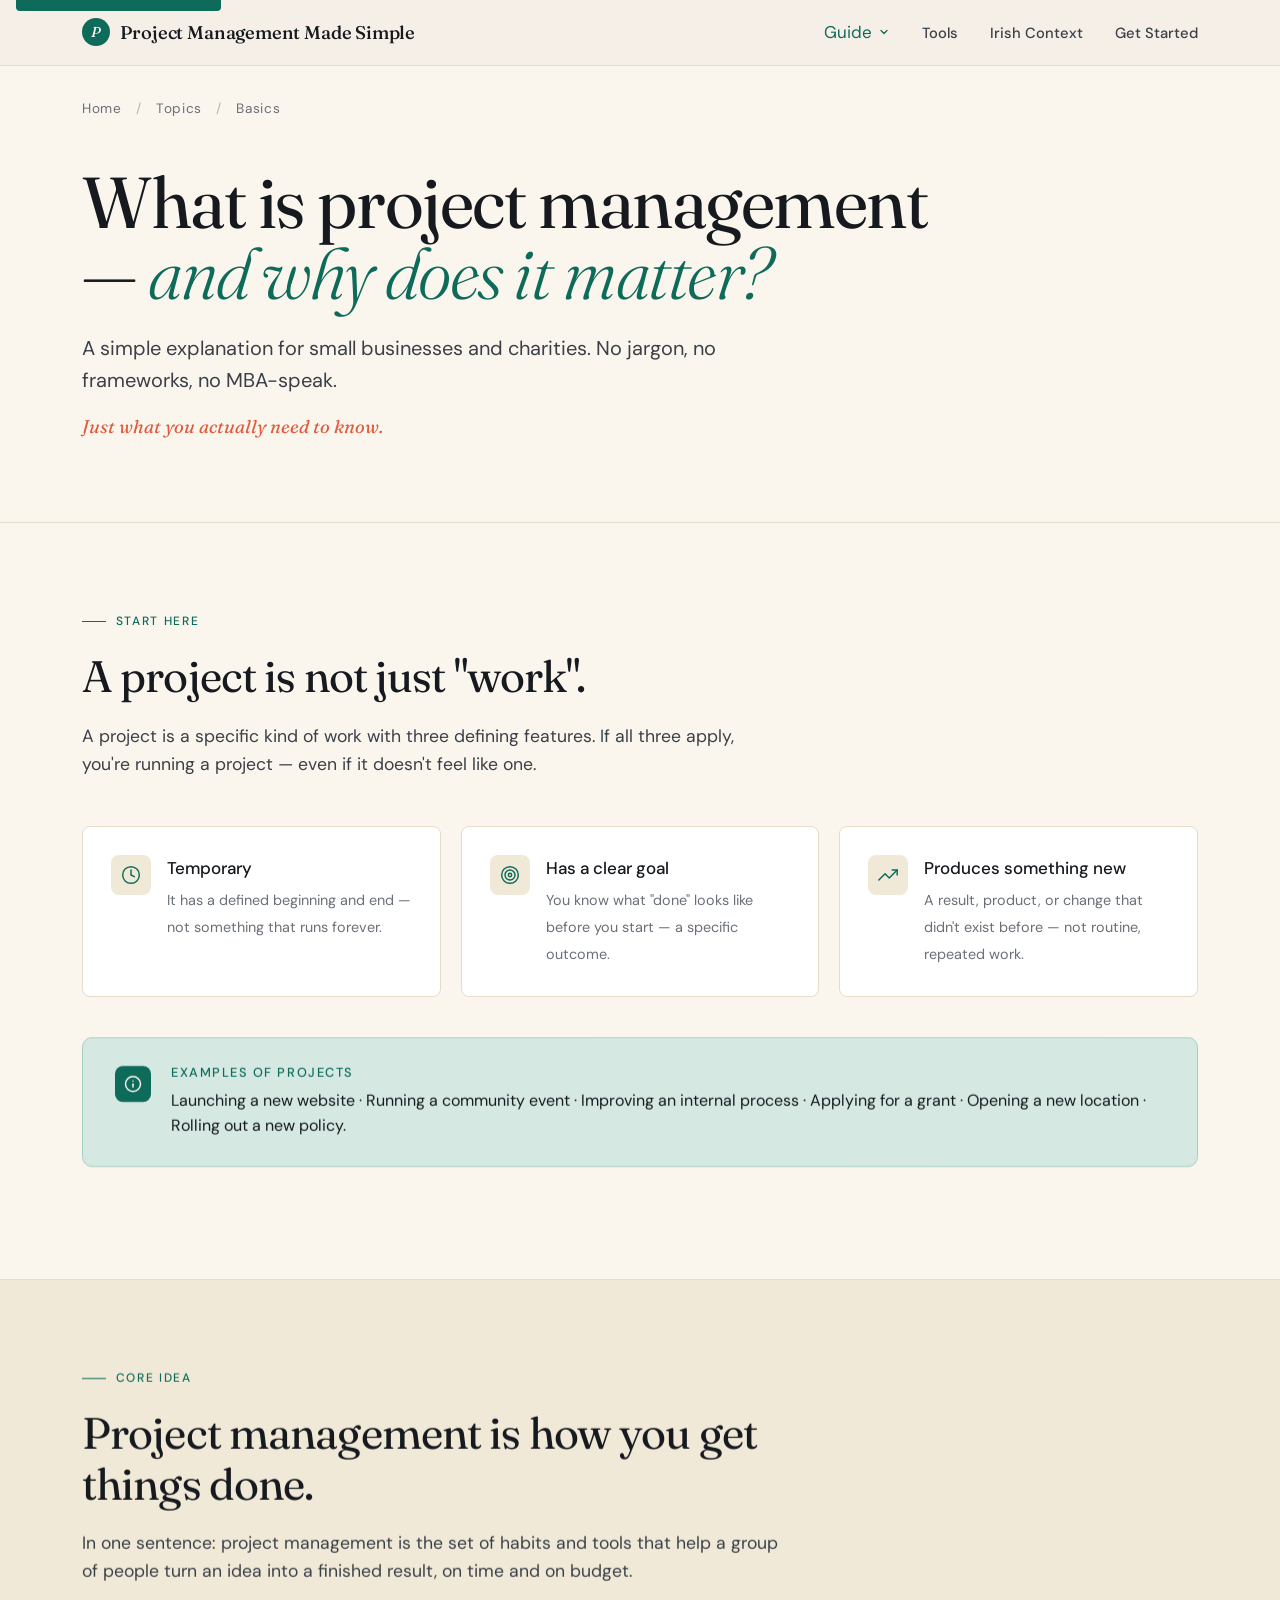
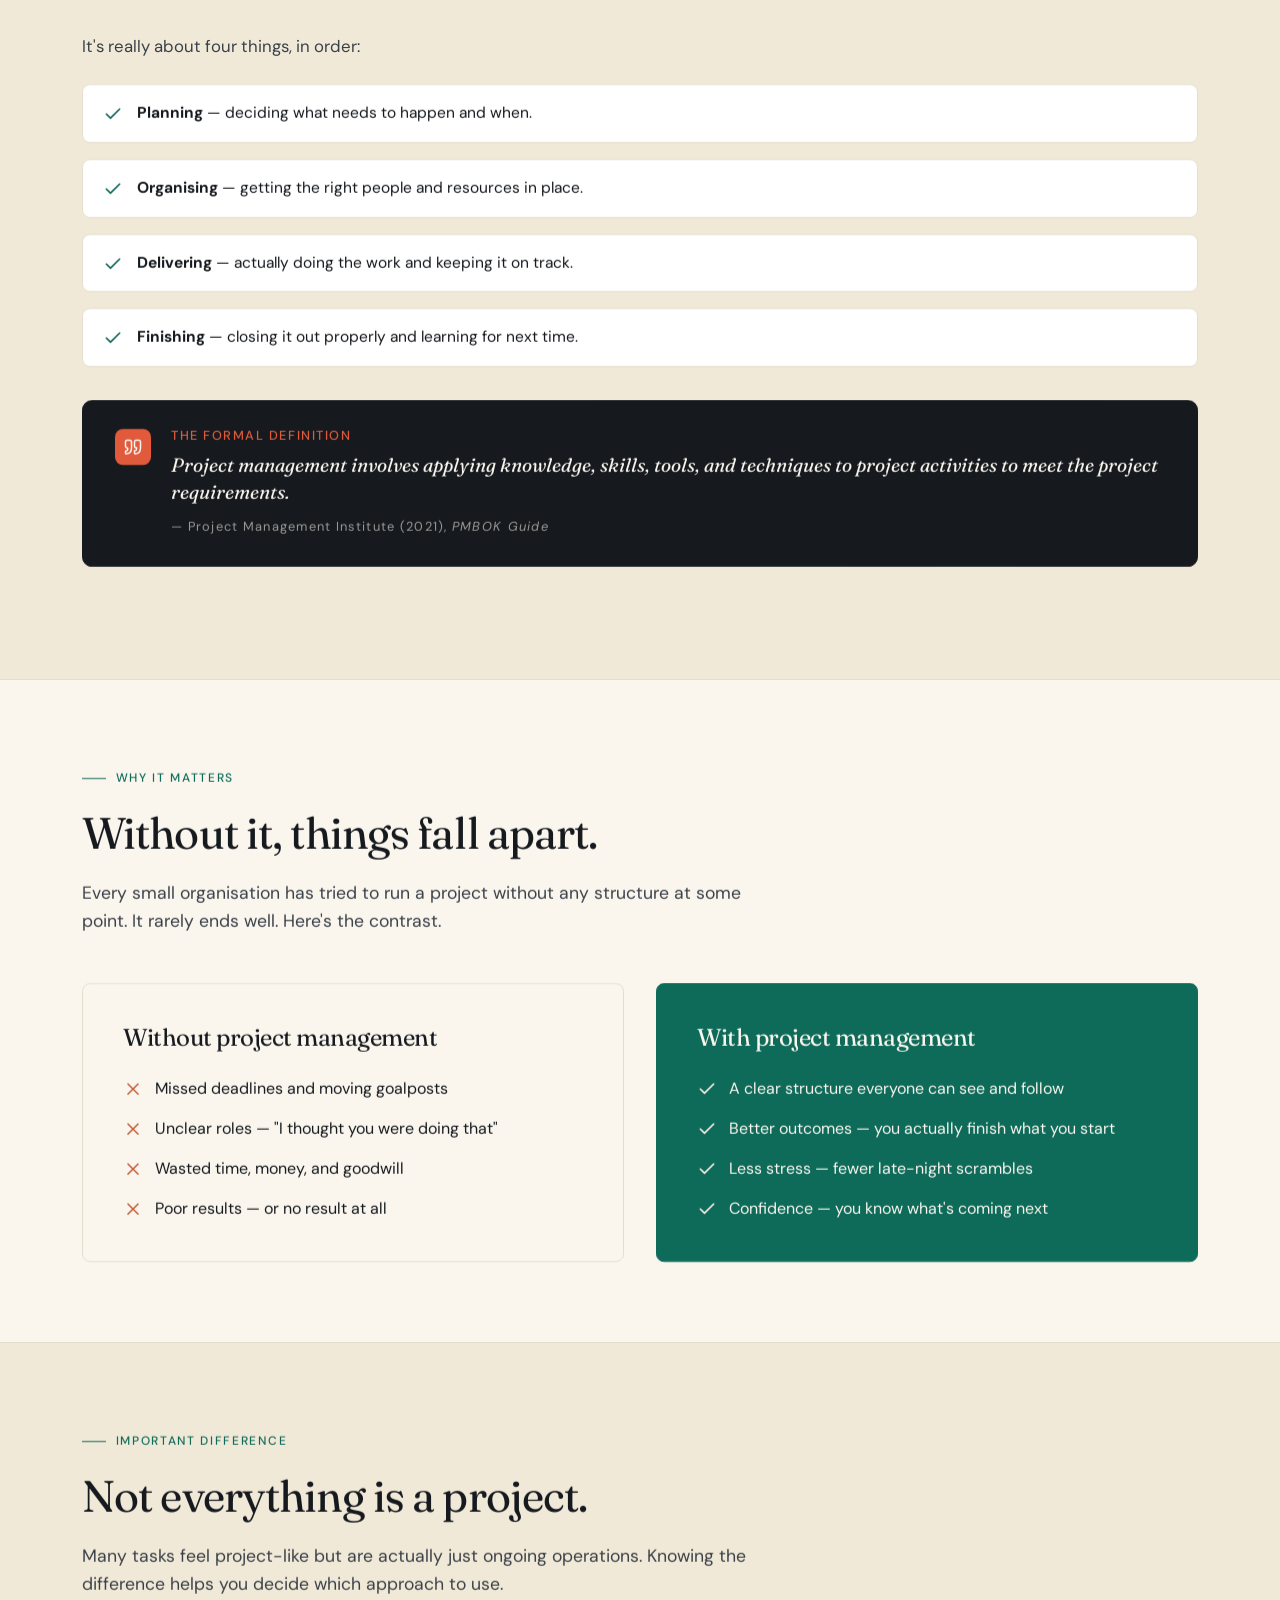
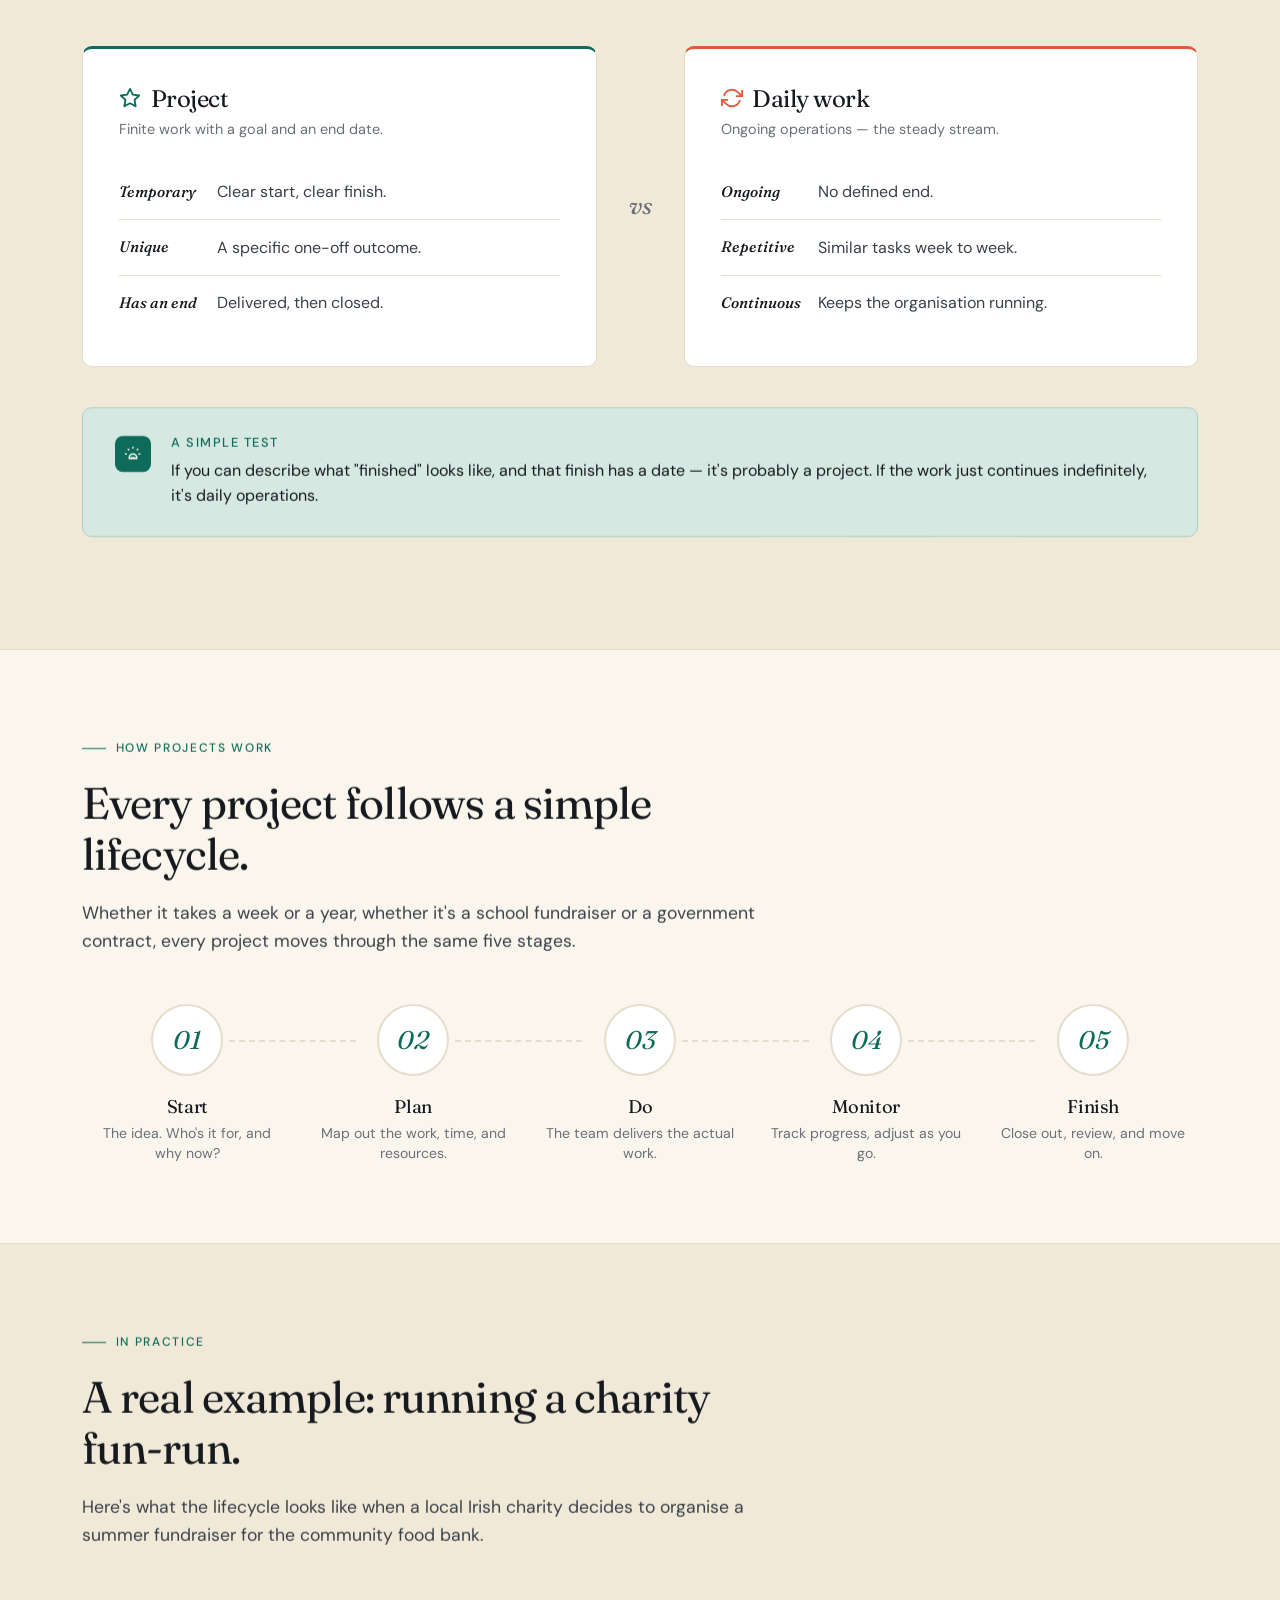
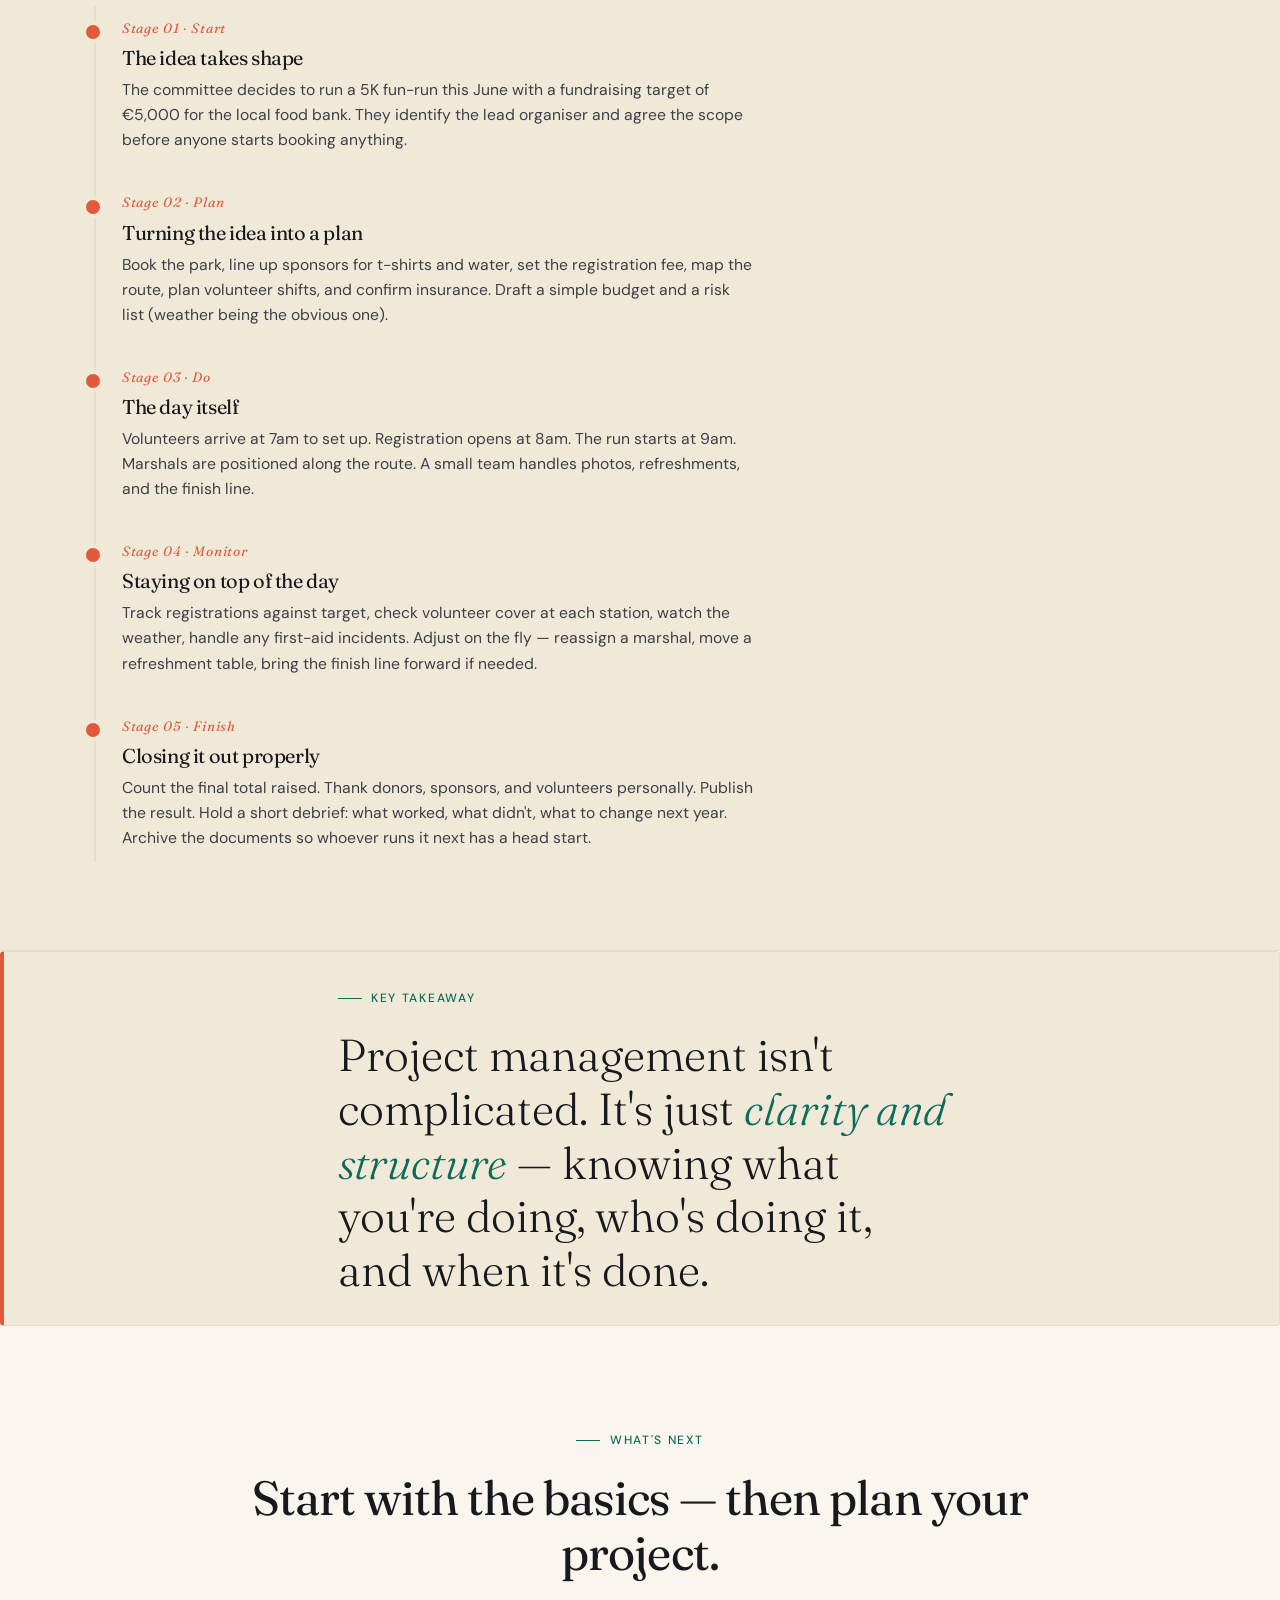
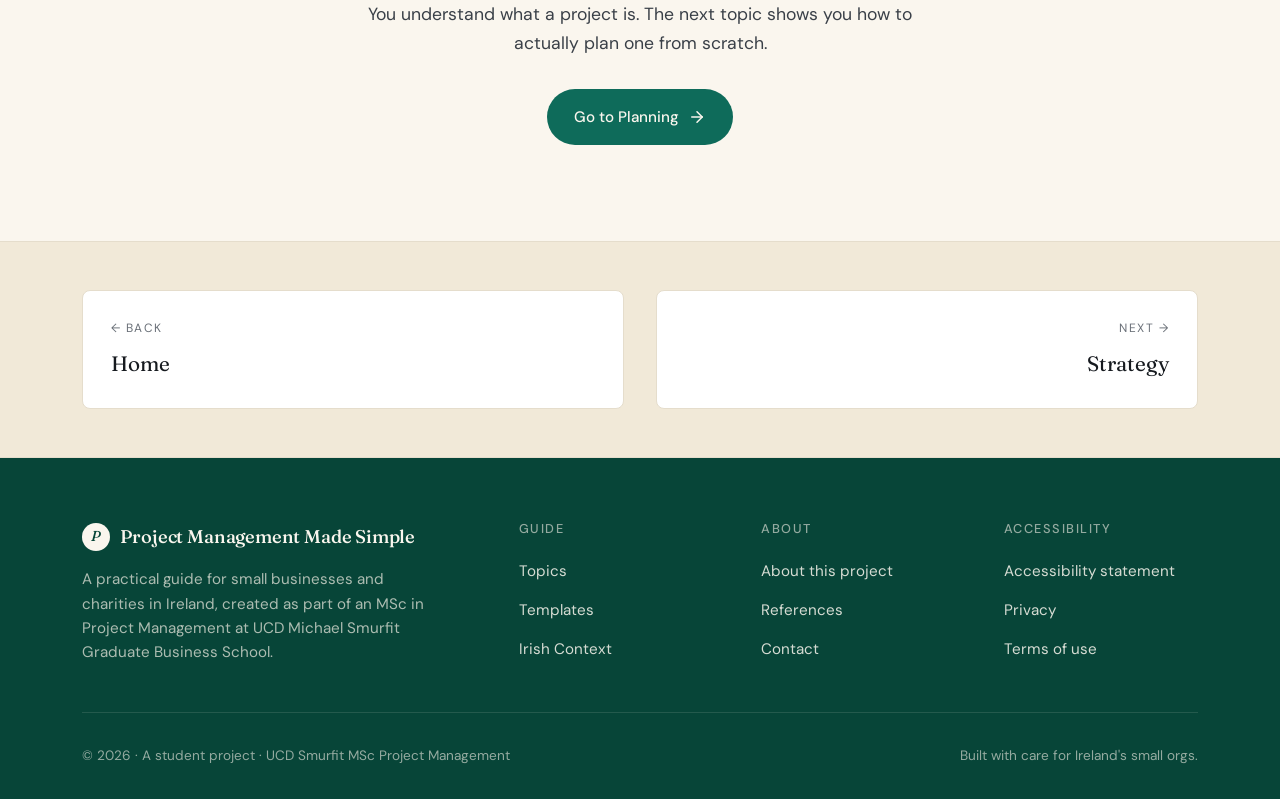
==== commit 776e50d5: "Add files via upload" ====
--- a/basics.html
+++ b/basics.html
@@ -8,7 +8,7 @@
 <link rel="preconnect" href="https://fonts.googleapis.com">
 <link rel="preconnect" href="https://fonts.gstatic.com" crossorigin>
 <link href="https://fonts.googleapis.com/css2?family=Fraunces:ital,opsz,wght@0,9..144,300..900;1,9..144,300..900&family=DM+Sans:ital,opsz,wght@0,9..40,300..700;1,9..40,300..700&display=swap" rel="stylesheet">
-<link rel="stylesheet" href="styles.css?v=6">
+<link rel="stylesheet" href="styles.css?v=7">
 <script>
 /* Page-fade — see styles.css §52, fade-in trigger */
 document.documentElement.classList.remove('no-js');
@@ -33,10 +33,24 @@
       Project Management Made Simple
     </a>
     <ul>
-      <li><a href="index.html#topics" class="active">Topics</a></li>
-      <li><a href="people.html">People</a></li>
-      <li><a href="risk-ethics-governance.html">Risk &amp; Governance</a></li>
+      <li class="nav-dropdown">
+        <button type="button" class="nav-dropdown-trigger is-active" aria-expanded="false" aria-haspopup="true" aria-controls="nav-guide-menu">
+          Guide
+          <svg class="nav-chevron" width="12" height="12" viewBox="0 0 24 24" fill="none" stroke="currentColor" stroke-width="2.5" stroke-linecap="round" stroke-linejoin="round" aria-hidden="true"><polyline points="6 9 12 15 18 9"/></svg>
+        </button>
+        <ul class="nav-dropdown-menu" id="nav-guide-menu" role="menu">
+          <li><a href="basics.html" class="is-active" aria-current="page">Basics</a></li>
+          <li><a href="strategy.html">Strategy</a></li>
+          <li><a href="planning.html">Planning</a></li>
+          <li><a href="people.html">People</a></li>
+          <li><a href="risk-ethics-governance.html">Risk &amp; Governance</a></li>
+          <li><a href="delivery.html">Delivery</a></li>
+          <li><a href="sustainability.html">Sustainability</a></li>
+        </ul>
+      </li>
+      <li><a href="index.html#tools">Tools</a></li>
       <li><a href="index.html#ireland">Irish Context</a></li>
+      <li><a href="index.html#start">Get Started</a></li>
     </ul>
   </div>
 </header>
@@ -534,5 +548,47 @@
   });
 })();
 </script>
+<script>
+/* Nav dropdown — see styles.css §55 */
+(function() {
+  'use strict';
+  var trigger = document.querySelector('.nav-dropdown-trigger');
+  var menu    = document.getElementById('nav-guide-menu');
+  if (!trigger || !menu) return;
+
+  function open() {
+    trigger.setAttribute('aria-expanded', 'true');
+  }
+  function close() {
+    trigger.setAttribute('aria-expanded', 'false');
+  }
+  function isOpen() {
+    return trigger.getAttribute('aria-expanded') === 'true';
+  }
+
+  // Toggle on trigger click
+  trigger.addEventListener('click', function(e) {
+    e.stopPropagation();
+    if (isOpen()) close(); else open();
+  });
+
+  // Close when clicking anywhere outside
+  document.addEventListener('click', function(e) {
+    if (!isOpen()) return;
+    if (e.target === trigger || trigger.contains(e.target)) return;
+    if (menu.contains(e.target)) return;
+    close();
+  });
+
+  // Close on Escape, return focus to trigger
+  document.addEventListener('keydown', function(e) {
+    if (e.key === 'Escape' && isOpen()) {
+      close();
+      trigger.focus();
+    }
+  });
+})();
+</script>
+
 </body>
 </html>
--- a/styles.css
+++ b/styles.css
@@ -3757,3 +3757,124 @@
 @media (prefers-reduced-motion: reduce) {
   .hero.hero-photo .hero-photo-bg img { transition: none; }
 }
+
+
+/* ---------------------------------------------------------------------
+   55. NAV DROPDOWN — Guide menu
+   ---------------------------------------------------------------------
+   The nav <ul> hosts a "Guide" item that opens a dropdown of the 7 topic
+   pages. Click to open, click anywhere outside to close, Esc to close.
+   Mobile: dropdown becomes inline below the trigger (no positioning fuss).
+   --------------------------------------------------------------------- */
+
+.nav-dropdown {
+  position: relative;
+}
+
+/* Trigger button styled to match the other nav links */
+.nav-dropdown-trigger {
+  display: inline-flex;
+  align-items: center;
+  gap: 0.4rem;
+  background: none;
+  border: 0;
+  font-family: inherit;
+  font-size: inherit;
+  font-weight: inherit;
+  color: var(--ink-soft);
+  cursor: pointer;
+  padding: 0;
+  letter-spacing: inherit;
+  transition: color 0.2s ease;
+}
+.nav-dropdown-trigger:hover,
+.nav-dropdown-trigger.is-active,
+.nav-dropdown-trigger[aria-expanded="true"] {
+  color: var(--forest);
+}
+
+/* Chevron rotates when the menu is open */
+.nav-chevron {
+  transition: transform 0.25s ease;
+  margin-top: 1px;  /* tiny optical alignment */
+}
+.nav-dropdown-trigger[aria-expanded="true"] .nav-chevron {
+  transform: rotate(180deg);
+}
+
+/* Dropdown menu — hidden by default */
+.nav-dropdown-menu {
+  position: absolute;
+  top: calc(100% + 0.75rem);
+  left: 50%;
+  transform: translateX(-50%) translateY(-4px);
+  min-width: 240px;
+  margin: 0;
+  padding: 0.5rem 0;
+  background: var(--card);
+  border: 1px solid var(--line);
+  border-radius: 12px;
+  box-shadow: 0 16px 40px -16px rgba(26, 31, 28, 0.22);
+  list-style: none;
+  opacity: 0;
+  pointer-events: none;
+  transition: opacity 0.2s ease, transform 0.2s ease;
+  z-index: 100;
+}
+.nav-dropdown-trigger[aria-expanded="true"] + .nav-dropdown-menu {
+  opacity: 1;
+  pointer-events: auto;
+  transform: translateX(-50%) translateY(0);
+}
+
+/* Menu items */
+.nav-dropdown-menu li { margin: 0; padding: 0; }
+.nav-dropdown-menu a {
+  display: block;
+  padding: 0.6rem 1.25rem;
+  font-family: 'DM Sans', sans-serif;
+  font-size: 0.9rem;
+  font-weight: 500;
+  color: var(--ink-soft);
+  text-decoration: none;
+  letter-spacing: 0;
+  text-transform: none;
+  transition: background 0.15s ease, color 0.15s ease;
+}
+.nav-dropdown-menu a:hover,
+.nav-dropdown-menu a:focus-visible {
+  background: var(--bg-alt);
+  color: var(--forest);
+  outline: none;
+}
+.nav-dropdown-menu a.is-active {
+  color: var(--forest);
+  background: var(--bg-alt);
+  font-weight: 500;
+}
+.nav-dropdown-menu a.is-active::before {
+  content: '';
+  display: inline-block;
+  width: 6px;
+  height: 6px;
+  background: var(--clay);
+  border-radius: 50%;
+  margin-right: 0.6rem;
+  vertical-align: middle;
+}
+
+/* Mobile — dropdown inline beneath trigger, no positioning */
+@media (max-width: 760px) {
+  .nav-dropdown-menu {
+    position: static;
+    transform: none;
+    box-shadow: none;
+    border: 0;
+    background: transparent;
+    padding-left: 1rem;
+    min-width: 0;
+  }
+  .nav-dropdown-trigger[aria-expanded="true"] + .nav-dropdown-menu {
+    transform: none;
+  }
+}
